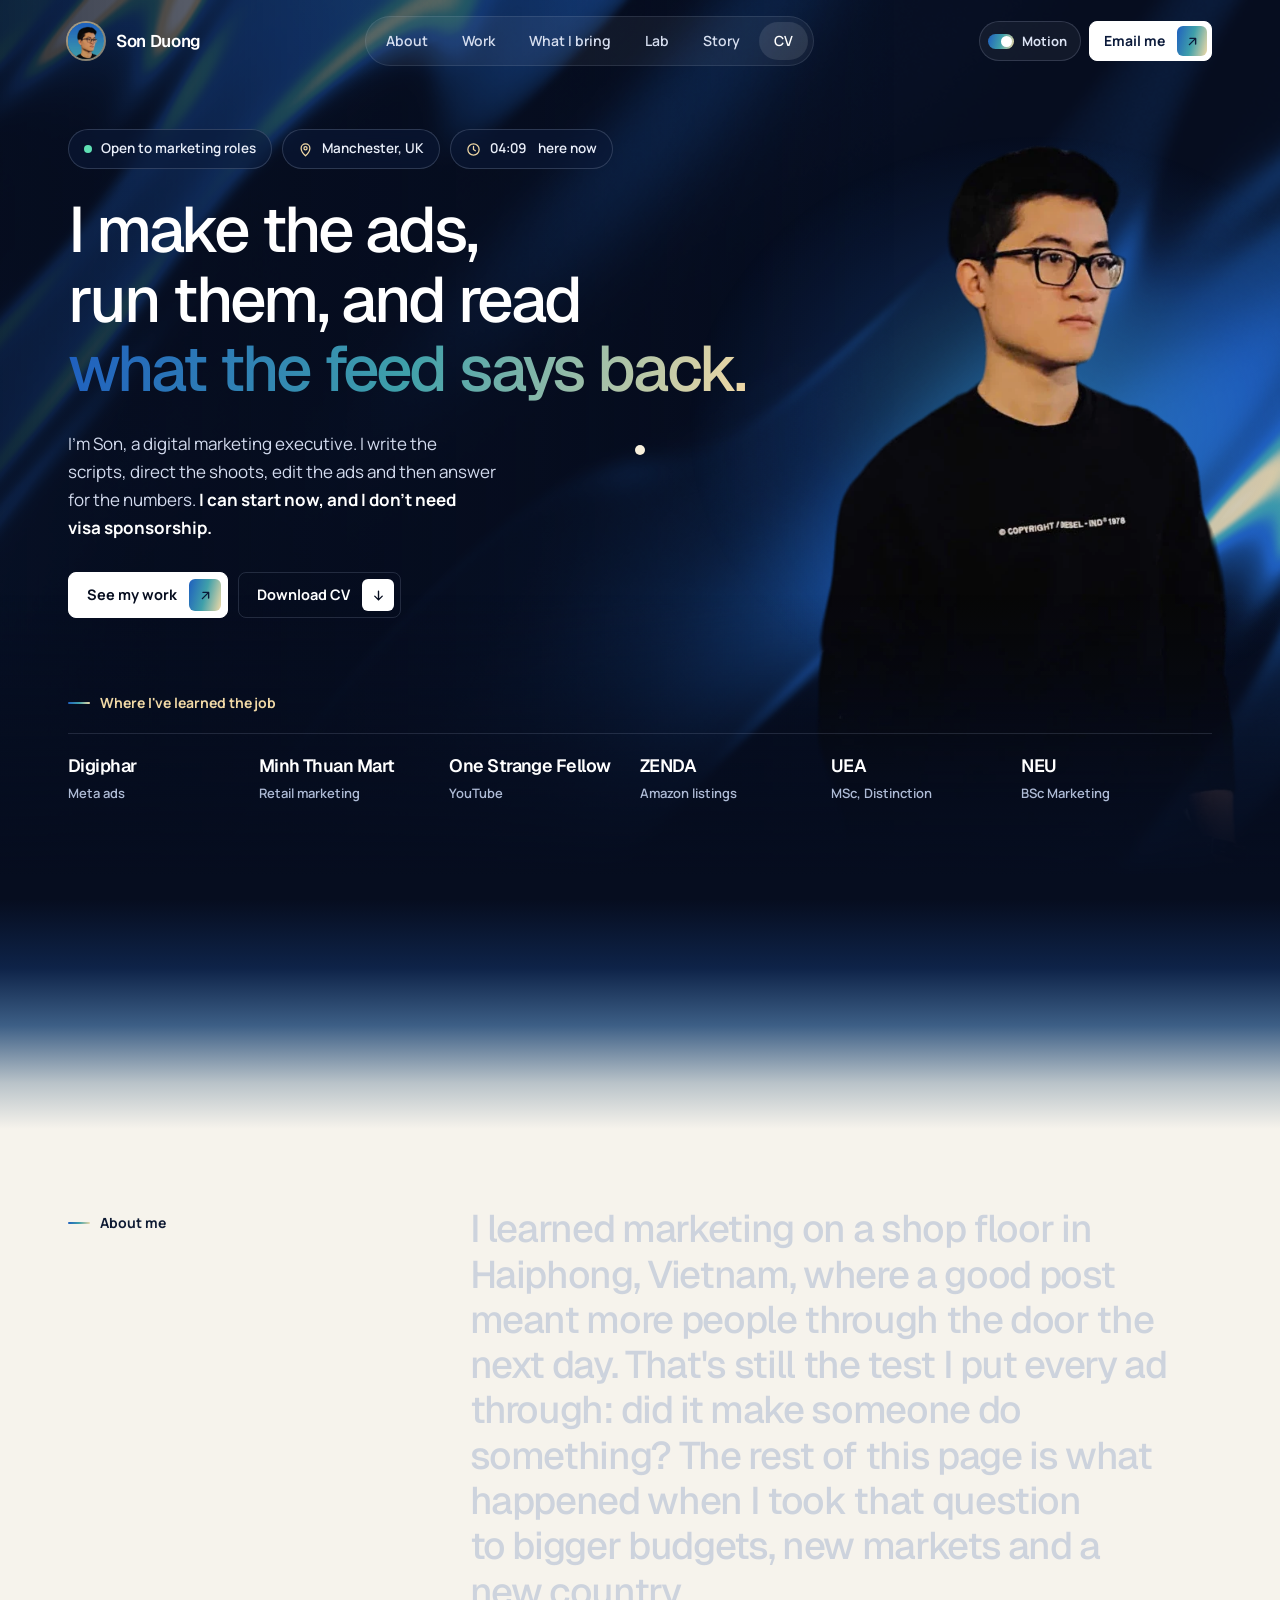
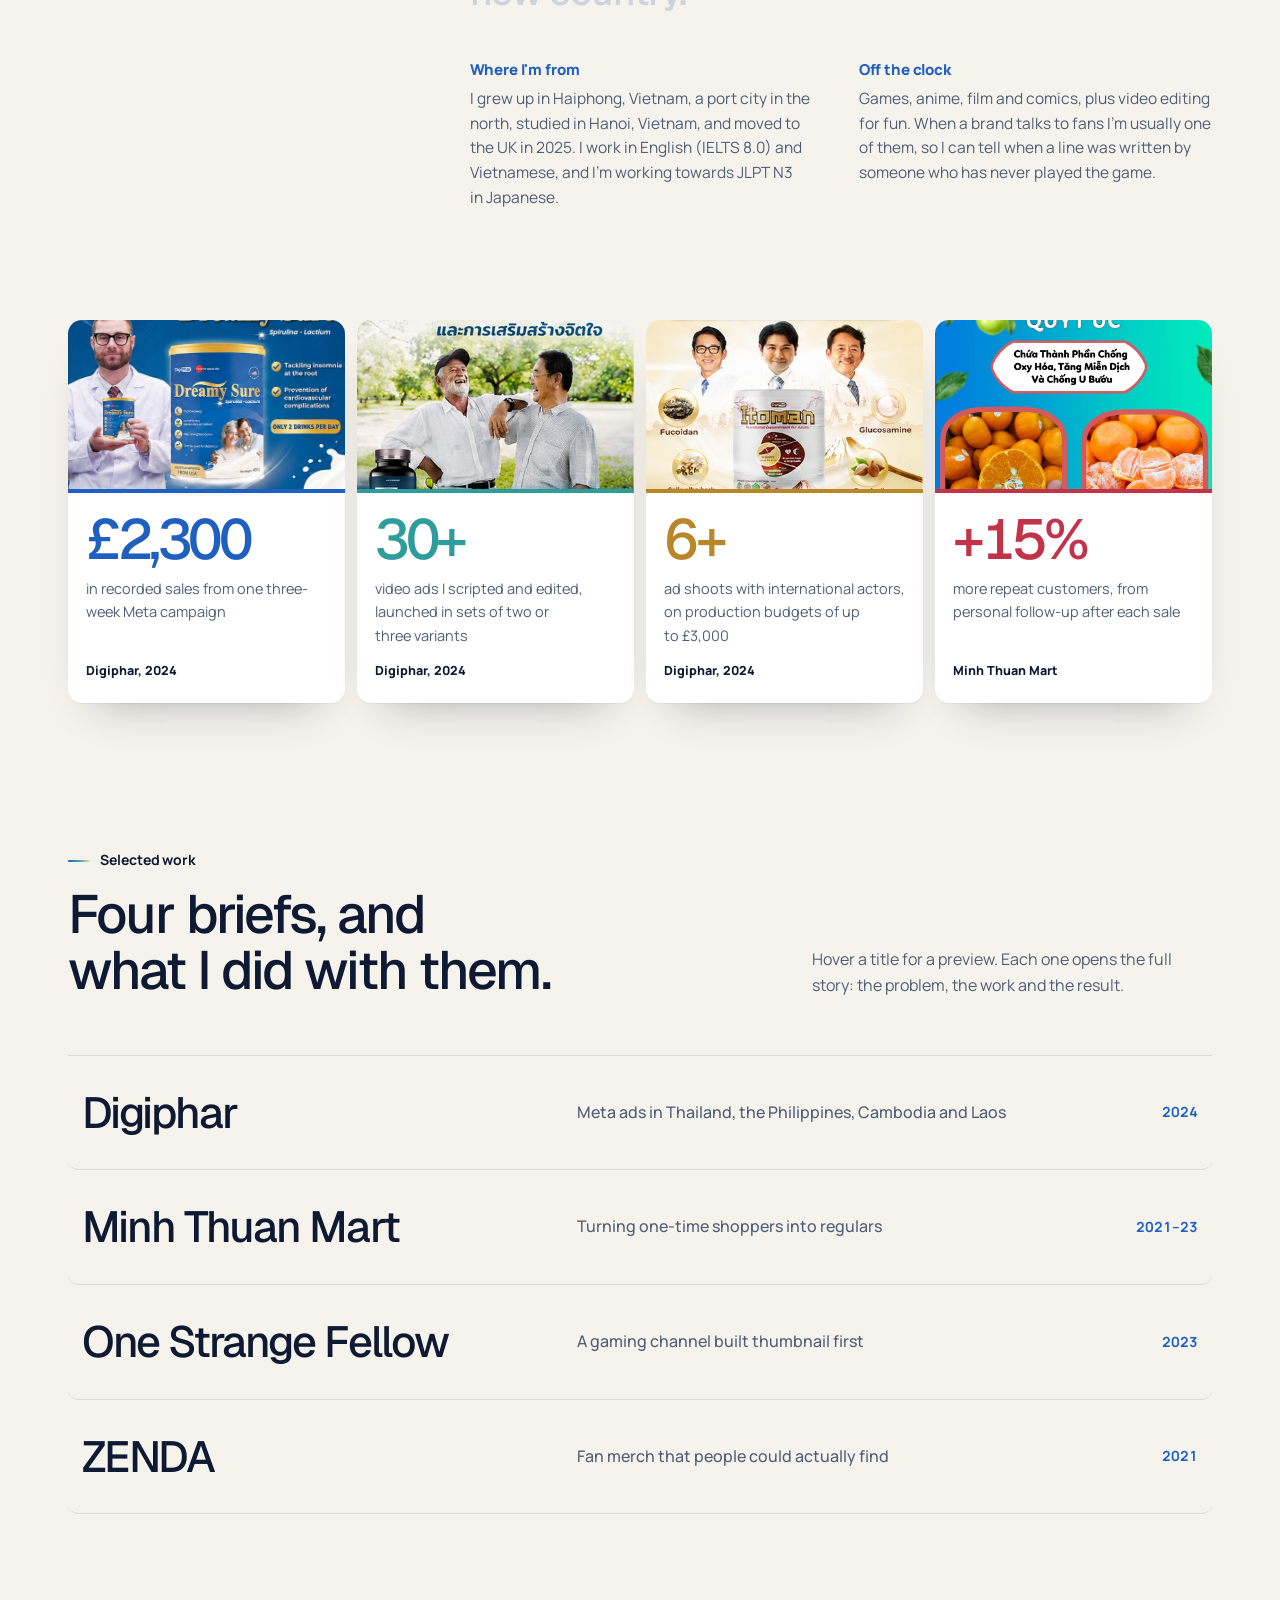
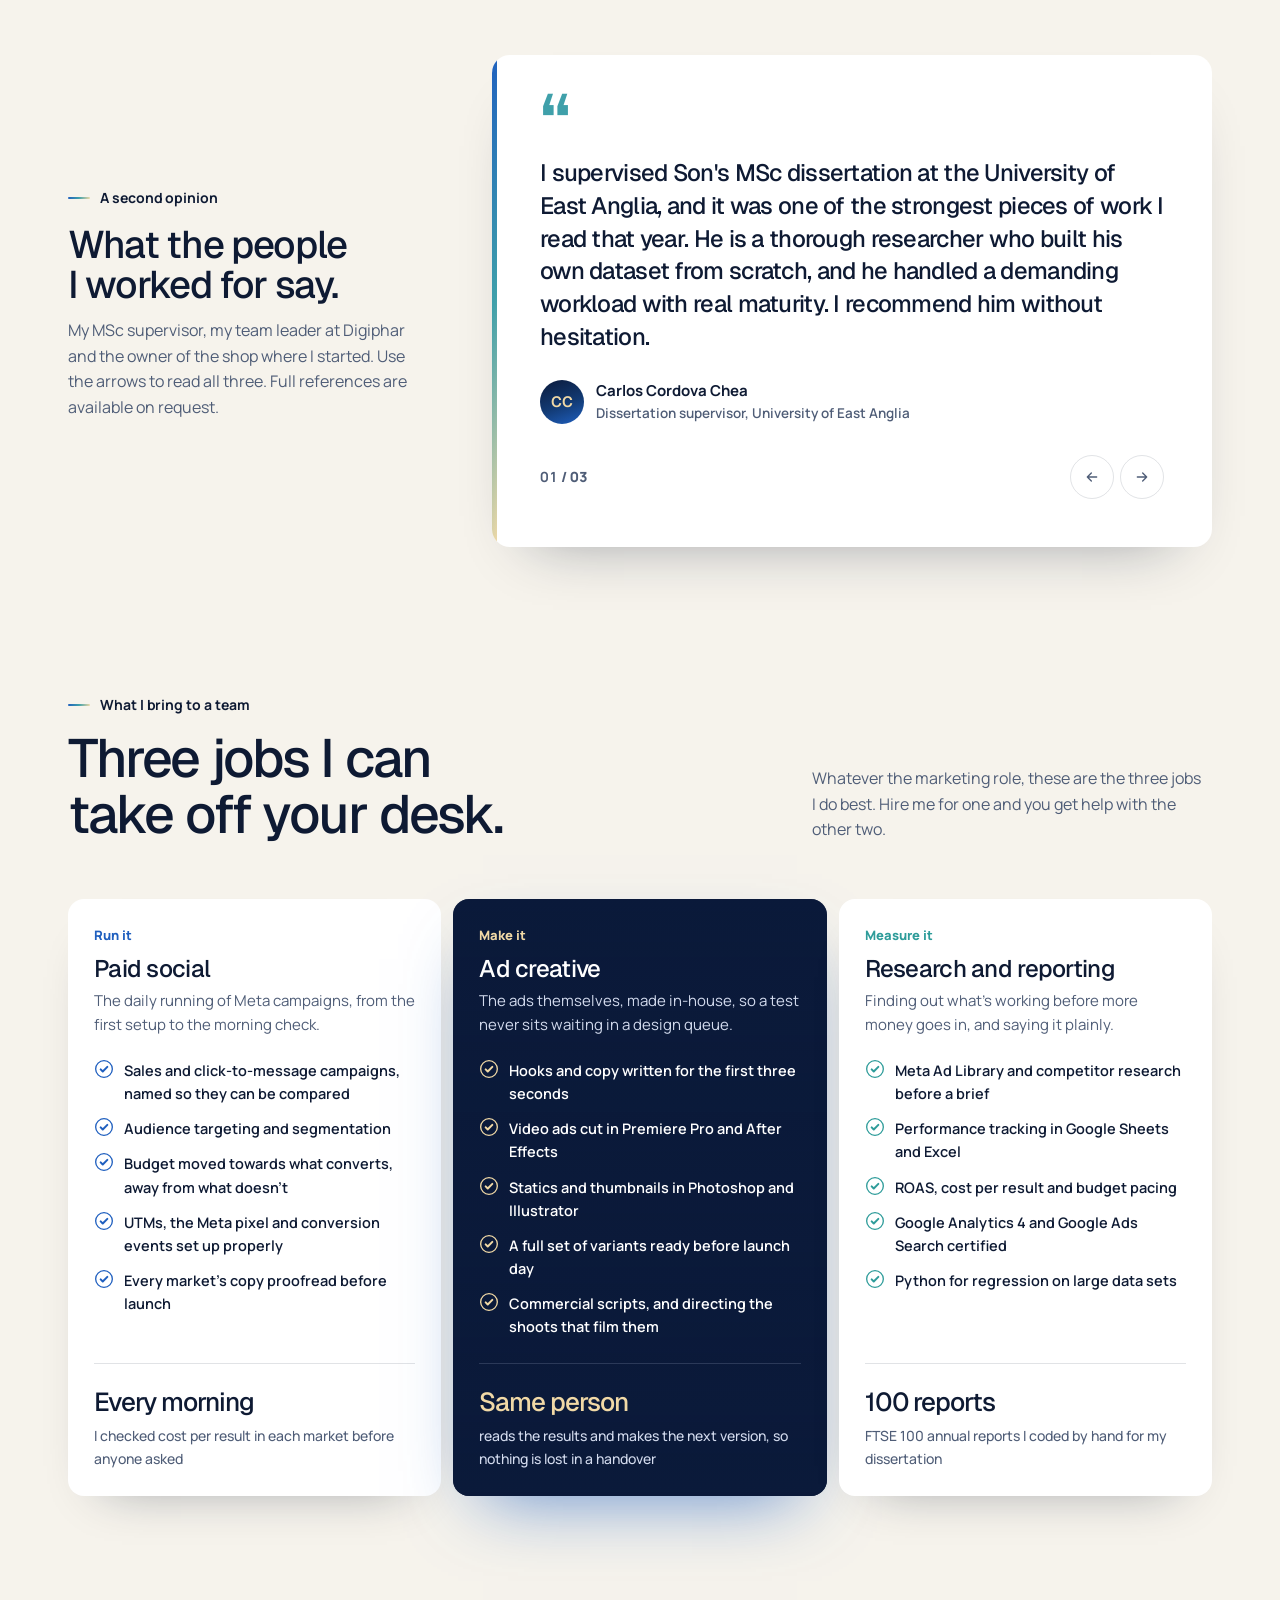
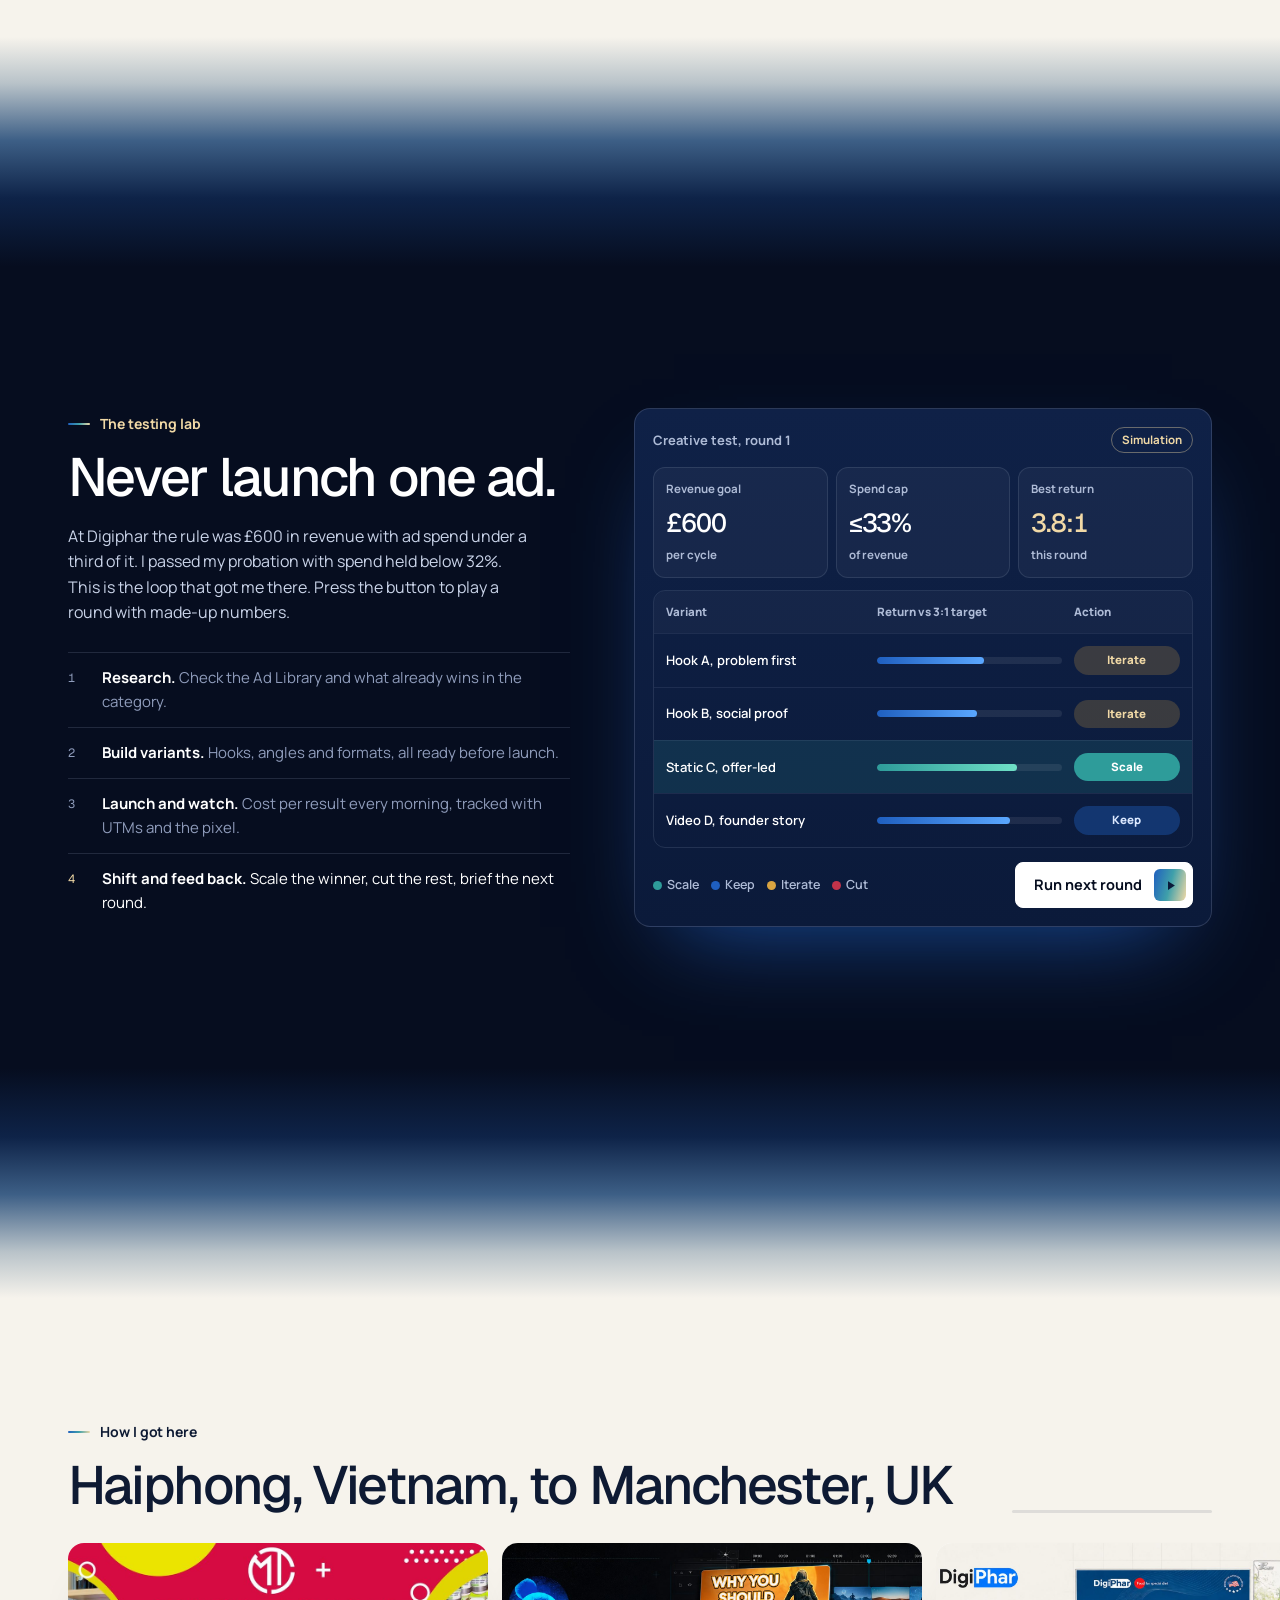
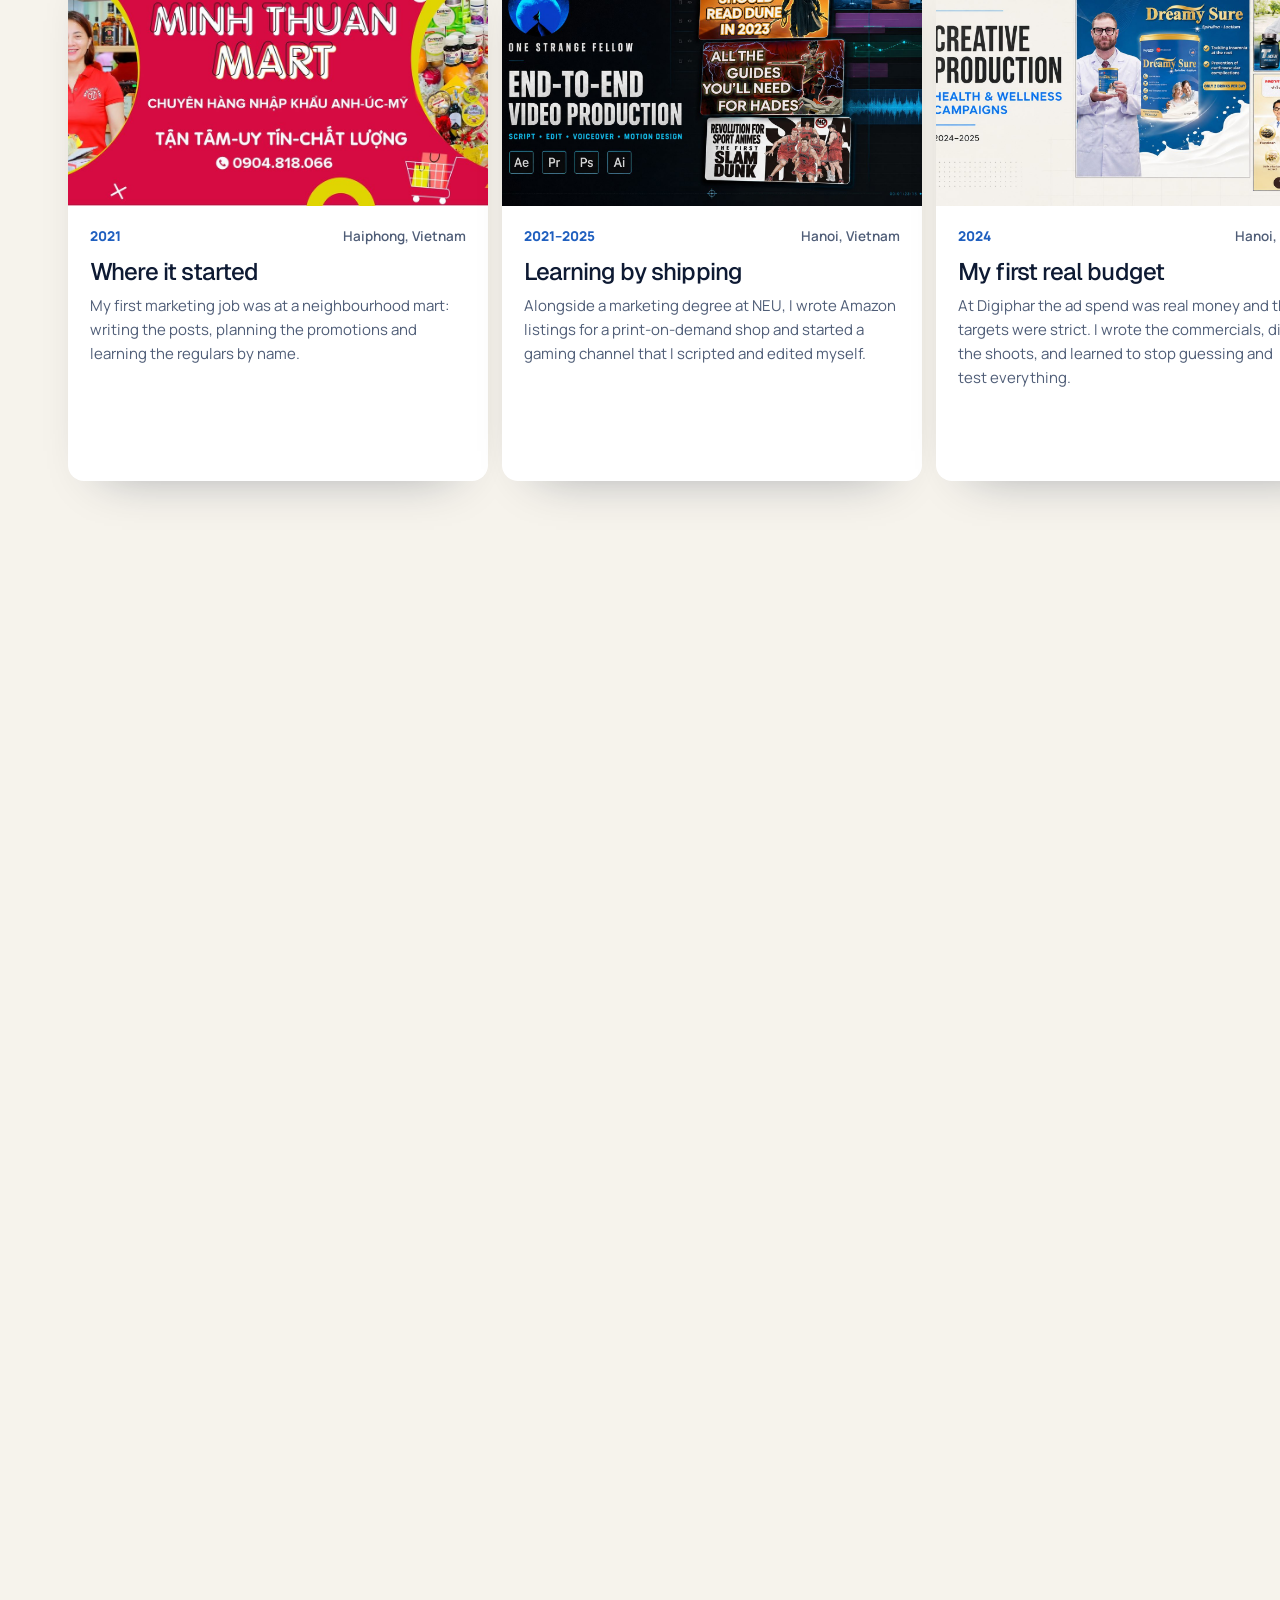
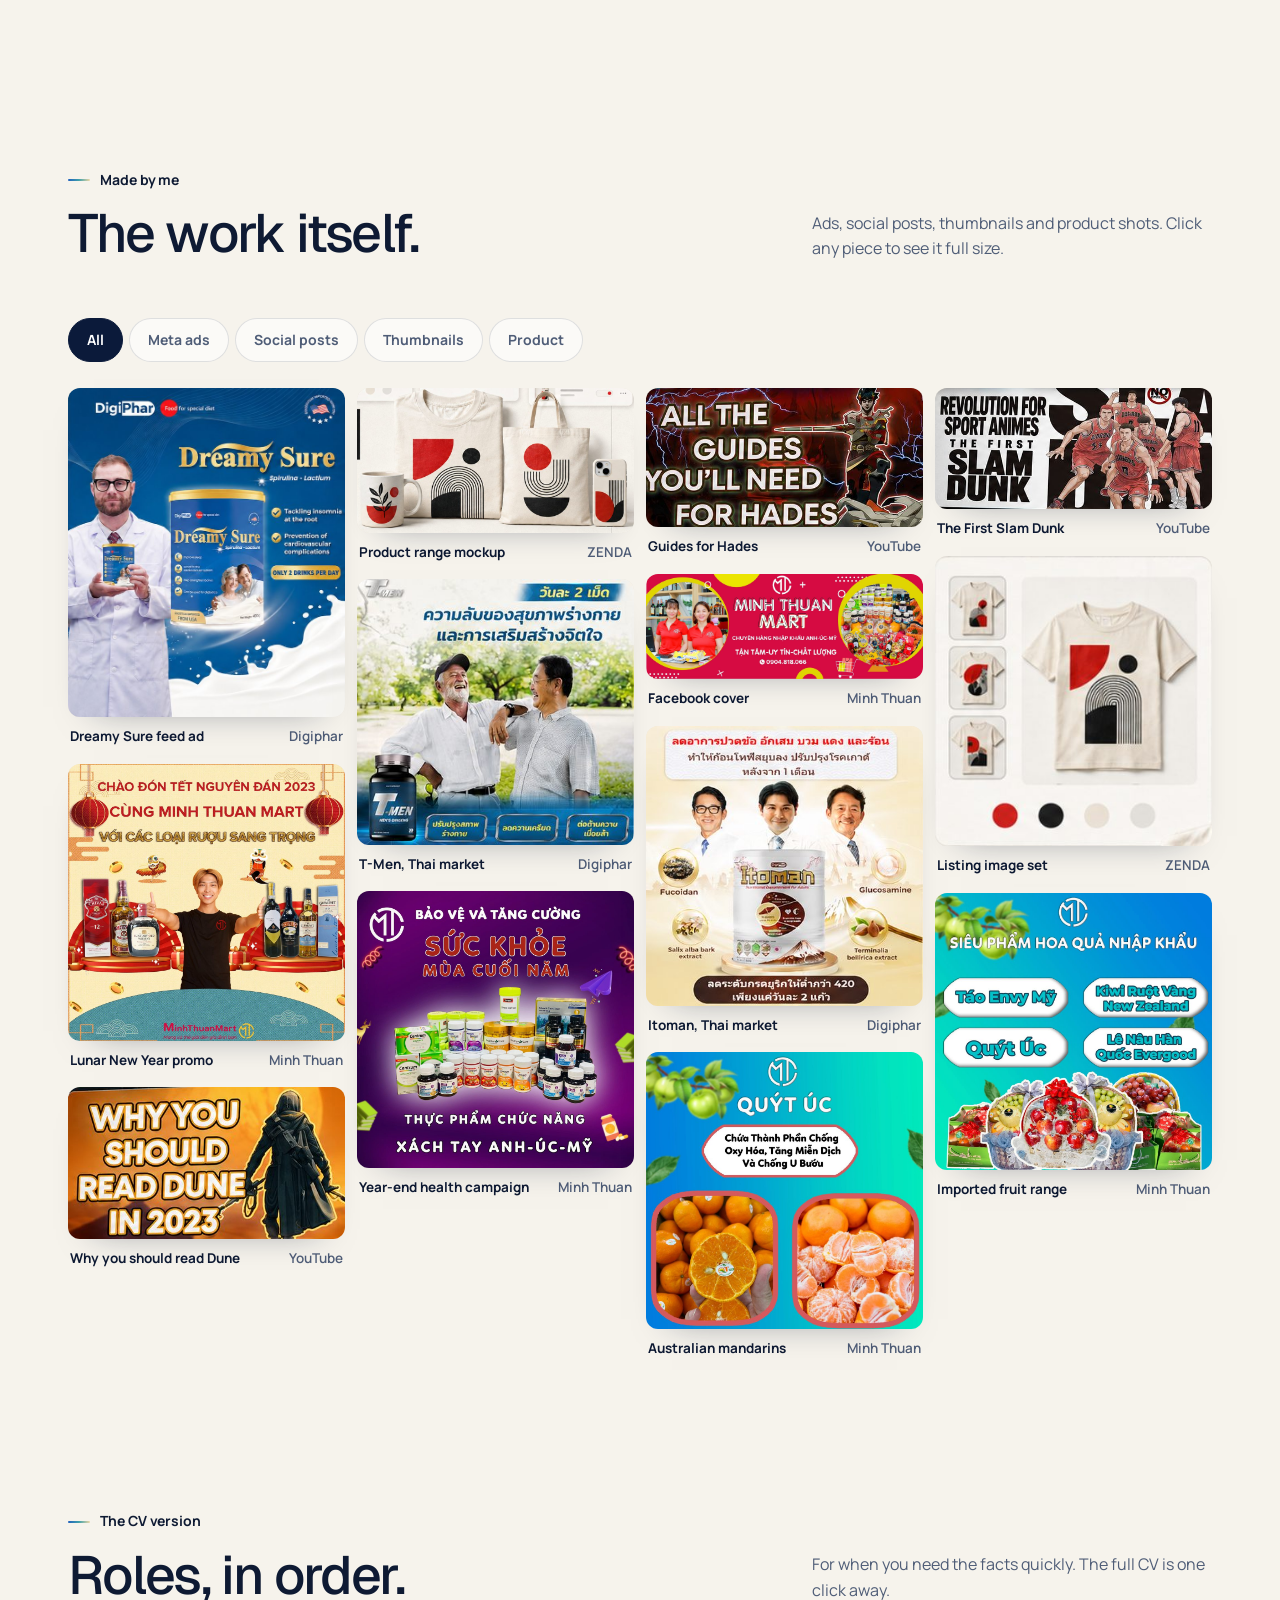
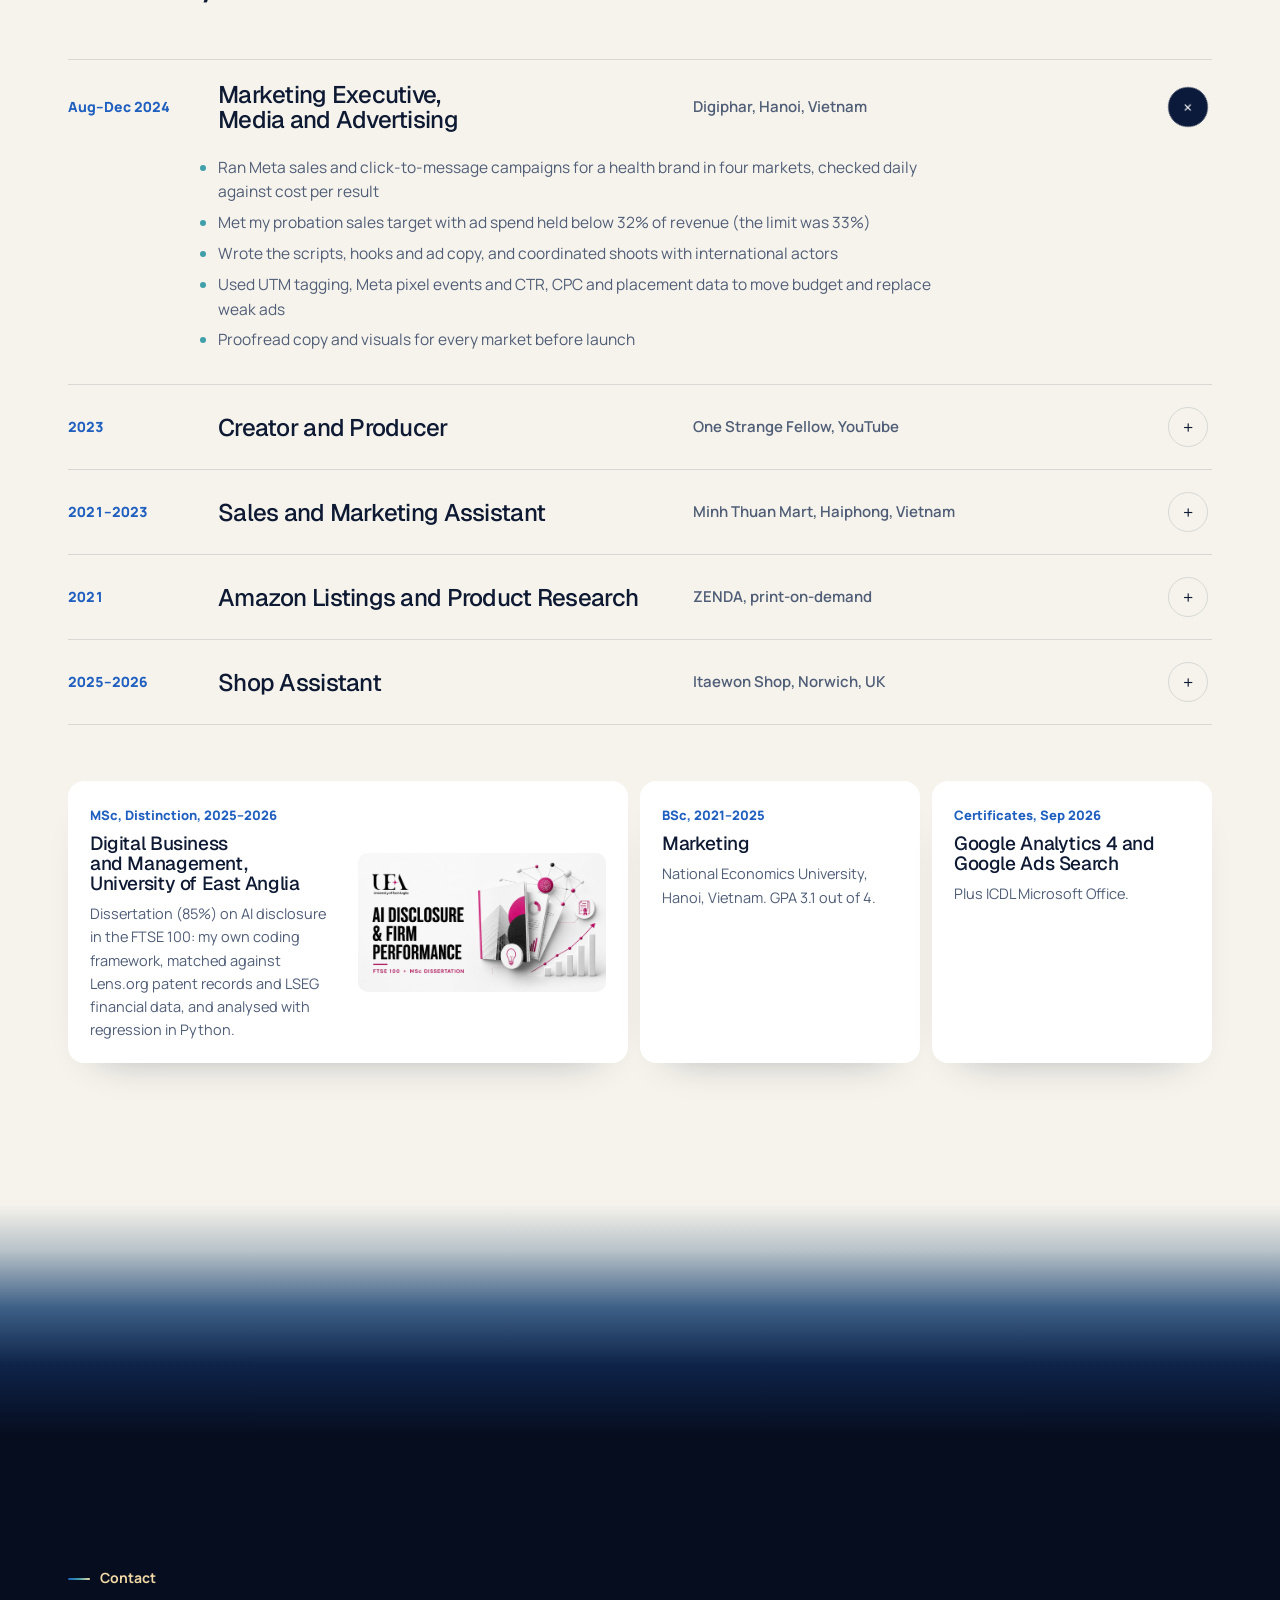
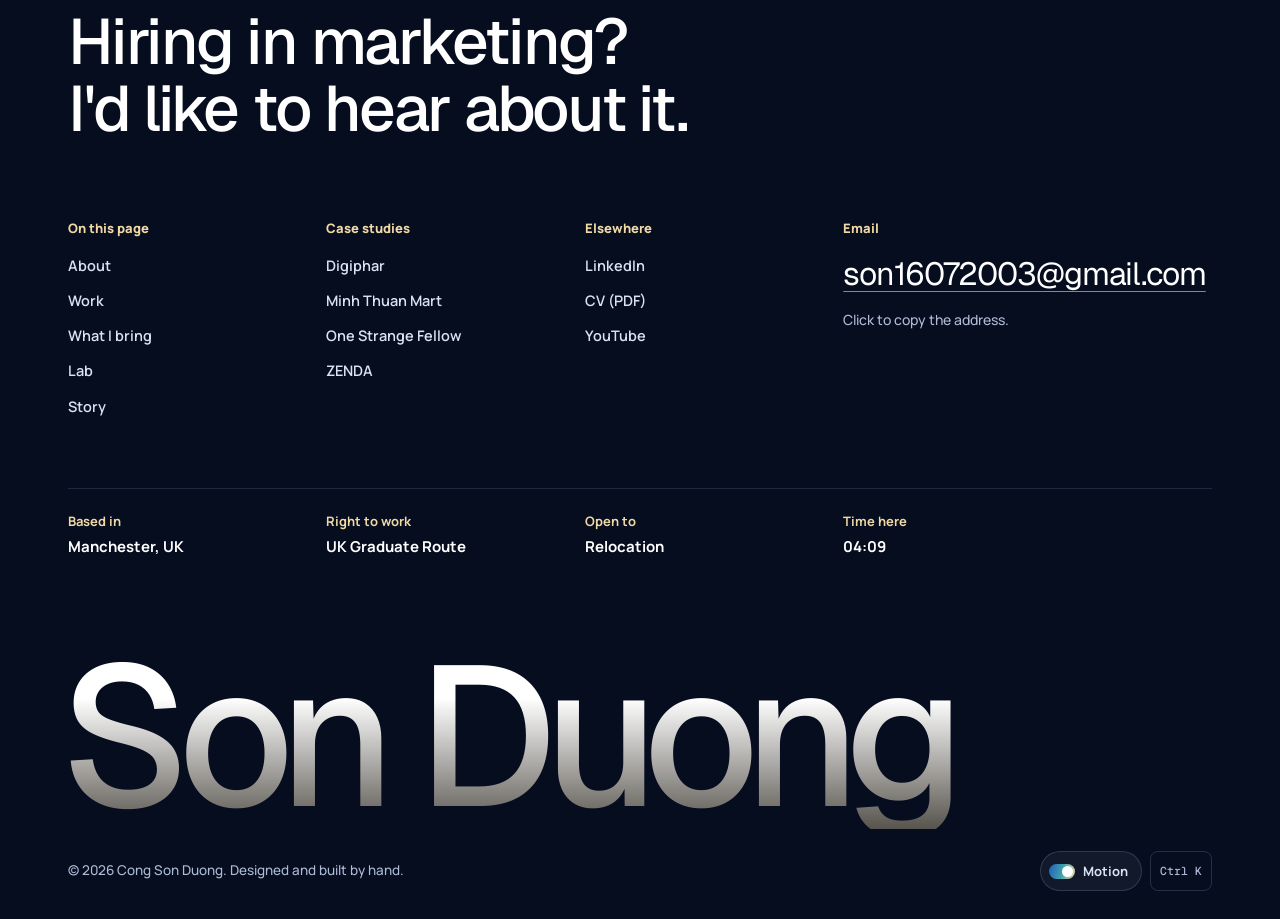
==== index.html @ cede3203 "Publish portfolio site Hand-built portfolio: homepage, four case studies, work gallery and CV.  Co-A" ====
<!doctype html>
<html lang="en">
<head>
  <meta charset="utf-8">
  <meta name="viewport" content="width=device-width, initial-scale=1">
  <title>Son Duong, digital marketing executive</title>
  <meta name="description" content="Son Duong plans Meta campaigns, makes the ad creative and reports on what it earned. Digital marketing executive in Manchester, open to any marketing role and free to work in the UK.">
  <meta name="theme-color" content="#060d1f">
  <meta property="og:type" content="website">
  <meta property="og:title" content="Son Duong, digital marketing executive">
  <meta property="og:description" content="I make the ads, run them, and read what the feed says back. Manchester, UK.">
  <meta name="twitter:card" content="summary_large_image">
  <link rel="icon" href="data:image/svg+xml,%3Csvg xmlns='http://www.w3.org/2000/svg' viewBox='0 0 64 64'%3E%3Cdefs%3E%3ClinearGradient id='g' x1='0' y1='0' x2='1' y2='1'%3E%3Cstop offset='0' stop-color='%231f5fbf'/%3E%3Cstop offset='.55' stop-color='%233fa0aa'/%3E%3Cstop offset='1' stop-color='%23f1d9a6'/%3E%3C/linearGradient%3E%3C/defs%3E%3Crect width='64' height='64' rx='16' fill='url(%23g)'/%3E%3Ctext x='50%25' y='56%25' text-anchor='middle' dominant-baseline='middle' font-family='Arial' font-weight='800' font-size='24' fill='%230b1a3a'%3ESD%3C/text%3E%3C/svg%3E">
  <link rel="preconnect" href="https://fonts.googleapis.com">
  <link rel="preconnect" href="https://fonts.gstatic.com" crossorigin>
  <link href="https://fonts.googleapis.com/css2?family=Geist:wght@400;500;600&family=Geist+Mono:wght@400;500&family=Manrope:wght@400;500;600;700;800&display=swap" rel="stylesheet">
  <link rel="preload" as="image" href="assets/img/me-nobg.webp">
  <link rel="stylesheet" href="css/style.css">
  <script>
    (function () {
      var d = document.documentElement, m = null;
      try { m = localStorage.getItem("motion"); } catch (e) {}
      if (m ? m === "off" : matchMedia("(prefers-reduced-motion: reduce)").matches) d.classList.add("calm");
    })();
  </script>
  <script type="application/ld+json">
  {
    "@context": "https://schema.org",
    "@type": "Person",
    "name": "Cong Son Duong",
    "alternateName": "Dương Công Sơn",
    "jobTitle": "Digital Marketing Executive",
    "address": { "@type": "PostalAddress", "addressLocality": "Manchester", "addressCountry": "UK" },
    "alumniOf": ["University of East Anglia", "National Economics University"],
    "sameAs": ["https://www.linkedin.com/in/cong-son-duong"],
    "knowsAbout": ["Meta Ads", "Paid Social", "A/B Testing", "Google Analytics 4", "Ad Creative"]
  }
  </script>
</head>
<body data-root="" class="loading">
  <a class="skip-link" href="#main">Skip to content</a>
  <div class="progress" aria-hidden="true"></div>
  <div class="cursor" aria-hidden="true"><span>View case</span></div>
  <div class="cursor-dot" aria-hidden="true"></div>

  <div class="preloader" aria-hidden="true">
    <div class="pre-row">
      <div class="pre-name"><span>Son Duong</span></div>
      <div class="pre-count">000</div>
    </div>
    <div class="pre-bar"><i></i></div>
  </div>
  <header class="nav">
    <div class="container nav-inner">
      <a href="#top" class="logo"><span class="logo-mark"><img src="assets/img/avatar.webp" alt="" width="36" height="36"></span>Son Duong</a>
      <nav class="nav-links" aria-label="Main">
        <a href="#about">About</a>
        <a href="#work">Work</a>
        <a href="#bring">What I bring</a>
        <a href="#lab">Lab</a>
        <a href="#story">Story</a>
        <a href="#experience">CV</a>
      </nav>
      <div class="nav-cta">
        <button class="motion-toggle" type="button" aria-pressed="true" title="Turn animations on or off"><i></i>Motion</button>
        <a class="btn magnetic" href="#contact"><span class="btn-label">Email me</span><span class="arr"><svg viewBox="0 0 24 24" fill="none" stroke="currentColor" stroke-width="2.2" stroke-linecap="round" stroke-linejoin="round" aria-hidden="true"><path d="M7 17 17 7M8 7h9v9"/></svg></span></a>
        <button class="menu-toggle" aria-label="Open menu" aria-expanded="false"><svg width="20" height="20" viewBox="0 0 24 24" fill="none" stroke="currentColor" stroke-width="2" stroke-linecap="round" aria-hidden="true"><path d="M4 9h16M4 15h16"/></svg></button>
      </div>
    </div>
  </header>

  <main id="main">
    <section class="hero" id="top">
      <div class="chrome-fallback" aria-hidden="true"></div>
      <canvas class="chrome" data-chrome="hero" aria-hidden="true"></canvas>
      <div class="hero-photo" aria-hidden="true">
        <div class="halo"></div>
        <img src="assets/img/me-nobg.webp" alt="" width="558" height="942">
      </div>

      <div class="container hero-content">
        <div class="hero-meta">
          <span class="chip"><span class="dot" aria-hidden="true"></span>Open to marketing roles</span>
          <span class="chip"><svg viewBox="0 0 24 24" fill="none" stroke="currentColor" stroke-width="2" stroke-linecap="round" stroke-linejoin="round" aria-hidden="true"><path d="M12 22s7-6.1 7-12a7 7 0 1 0-14 0c0 5.9 7 12 7 12z"/><circle cx="12" cy="10" r="2.5"/></svg>Manchester, UK</span>
          <span class="chip"><svg viewBox="0 0 24 24" fill="none" stroke="currentColor" stroke-width="2" stroke-linecap="round" aria-hidden="true"><circle cx="12" cy="12" r="9"/><path d="M12 7v5l3 2"/></svg><span class="clock">--:--</span>&nbsp;here now</span>
        </div>
        <h1 aria-label="I make the ads, run them, and read what the feed says back.">
          <span class="line"><span>I make the ads,</span></span>
          <span class="line"><span>run them, and read</span></span>
          <span class="line"><span class="gt">what the feed says back.</span></span>
        </h1>
        <p class="hero-sub">I'm Son, a digital marketing executive. I write the scripts, direct the shoots, edit the ads and then answer for the numbers. <b>I can start now, and I don't need visa sponsorship.</b></p>
        <div class="hero-actions">
          <a class="btn magnetic" href="#work"><span class="btn-label">See my work</span><span class="arr"><svg viewBox="0 0 24 24" fill="none" stroke="currentColor" stroke-width="2.2" stroke-linecap="round" stroke-linejoin="round" aria-hidden="true"><path d="M7 17 17 7M8 7h9v9"/></svg></span></a>
          <a class="btn ghost magnetic" href="assets/Cong-Son-Duong-CV.pdf" target="_blank" rel="noopener"><span class="btn-label">Download CV</span><span class="arr"><svg viewBox="0 0 24 24" fill="none" stroke="currentColor" stroke-width="2.2" stroke-linecap="round" stroke-linejoin="round" aria-hidden="true"><path d="M12 5v14M6 13l6 6 6-6"/></svg></span></a>
        </div>
      </div>

      <div class="container trusted">
        <span class="label">Where I've learned the job</span>
        <div class="marks">
          <div class="mark"><b>Digiphar</b><span>Meta ads</span></div>
          <div class="mark"><b>Minh Thuan Mart</b><span>Retail marketing</span></div>
          <div class="mark"><b>One Strange Fellow</b><span>YouTube</span></div>
          <div class="mark"><b>ZENDA</b><span>Amazon listings</span></div>
          <div class="mark"><b>UEA</b><span>MSc, Distinction</span></div>
          <div class="mark"><b>NEU</b><span>BSc Marketing</span></div>
        </div>
      </div>
    </section>
    <div class="dissolve" aria-hidden="true"></div>
    <section class="section on-light" id="about" style="padding-top:clamp(40px,6vw,80px)">
      <div class="container">
        <div class="split-head">
          <div><span class="label">About me</span></div>
          <div>
            <p class="statement" data-lit>I learned marketing on a shop floor in Haiphong, Vietnam, where a good post meant more people through the door the next day. That's still the test I put every ad through: did it make someone do something? <span class="soft">The rest of this page is what happened when I took that question to bigger budgets, new markets and a new country.</span></p>
            <div class="about-cols">
              <div>
                <h3>Where I'm from</h3>
                <p>I grew up in Haiphong, Vietnam, a port city in the north, studied in Hanoi, Vietnam, and moved to the UK in 2025. I work in English (IELTS 8.0) and Vietnamese, and I'm working towards JLPT N3 in Japanese.</p>
              </div>
              <div>
                <h3>Off the clock</h3>
                <p>Games, anime, film and comics, plus video editing for fun. When a brand talks to fans I'm usually one of them, so I can tell when a line was written by someone who has never played the game.</p>
              </div>
            </div>
          </div>
        </div>

        <div class="stat-strip" aria-label="Results">
          <div class="stat-card">
            <div class="pic"><img src="assets/work/ad-dreamy-sure.jpg" alt="" loading="lazy"></div>
            <div class="body"><div class="stat-num">£<span data-count="2300">2,300</span></div><p>in recorded sales from one three-week Meta campaign</p><small>Digiphar, 2024</small></div>
          </div>
          <div class="stat-card c-teal">
            <div class="pic"><img src="assets/work/ad-tmen.jpg" alt="" loading="lazy"></div>
            <div class="body"><div class="stat-num"><span data-count="30">30</span>+</div><p>video ads I scripted and edited, launched in sets of two or three variants</p><small>Digiphar, 2024</small></div>
          </div>
          <div class="stat-card c-gold">
            <div class="pic"><img src="assets/work/ad-itoman.jpg" alt="" loading="lazy"></div>
            <div class="body"><div class="stat-num"><span data-count="6">6</span>+</div><p>ad shoots with international actors, on production budgets of up to £3,000</p><small>Digiphar, 2024</small></div>
          </div>
          <div class="stat-card c-red">
            <div class="pic"><img src="assets/work/mtm-quyt-uc.jpg" alt="" loading="lazy"></div>
            <div class="body"><div class="stat-num">+<span data-count="15">15</span>%</div><p>more repeat customers, from personal follow-up after each sale</p><small>Minh Thuan Mart</small></div>
          </div>
        </div>
      </div>
    </section>
    <section class="section on-light" id="work" style="padding-top:0">
      <div class="container">
        <div class="head-row">
          <div>
            <span class="label">Selected work</span>
            <h2>Four briefs, and what I did with them.</h2>
          </div>
          <p>Hover a title for a preview. Each one opens the full story: the problem, the work and the result.</p>
        </div>
        <div class="work-list">
          <a class="work-row" href="work/digiphar.html" data-preview="0" data-cursor="view">
            <div class="thumb-m"><img src="assets/work/cover-digiphar.jpg" alt="" loading="lazy"></div>
            <h3>Digiphar</h3><span class="what">Meta ads in Thailand, the Philippines, Cambodia and Laos</span><span class="yr">2024</span>
          </a>
          <a class="work-row" href="work/minh-thuan-mart.html" data-preview="1" data-cursor="view">
            <div class="thumb-m"><img src="assets/work/cover-minh-thuan.jpg" alt="" loading="lazy"></div>
            <h3>Minh Thuan Mart</h3><span class="what">Turning one-time shoppers into regulars</span><span class="yr">2021–23</span>
          </a>
          <a class="work-row" href="work/one-strange-fellow.html" data-preview="2" data-cursor="view">
            <div class="thumb-m"><img src="assets/work/cover-osf.jpg" alt="" loading="lazy"></div>
            <h3>One Strange Fellow</h3><span class="what">A gaming channel built thumbnail first</span><span class="yr">2023</span>
          </a>
          <a class="work-row" href="work/zenda.html" data-preview="3" data-cursor="view">
            <div class="thumb-m"><img src="assets/work/cover-zenda.jpg" alt="" loading="lazy"></div>
            <h3>ZENDA</h3><span class="what">Fan merch that people could actually find</span><span class="yr">2021</span>
          </a>
        </div>
      </div>
    </section>
    <div class="preview" aria-hidden="true">
      <img src="assets/work/cover-digiphar.jpg" alt=""><img src="assets/work/cover-minh-thuan.jpg" alt=""><img src="assets/work/cover-osf.jpg" alt=""><img src="assets/work/cover-zenda.jpg" alt="">
    </div>
    <section class="section on-light" id="words" style="padding-top:0">
      <div class="container quote-wrap">
        <div class="quote-side">
          <span class="label">A second opinion</span>
          <h2>What the people I worked for say.</h2>
          <p>My MSc supervisor, my team leader at Digiphar and the owner of the shop where I started. Use the arrows to read all three. Full references are available on request.</p>
        </div>
        <div class="quote-card">
          <span class="quote-mark" aria-hidden="true">“</span>
          <div class="slides" aria-live="polite">
            <figure class="slide on">
              <blockquote>I supervised Son's MSc dissertation at the University of East Anglia, and it was one of the strongest pieces of work I read that year. He is a thorough researcher who built his own dataset from scratch, and he handled a demanding workload with real maturity. I recommend him without hesitation.</blockquote>
              <figcaption><cite><span class="ini" aria-hidden="true">CC</span><b>Carlos Cordova Chea<span>Dissertation supervisor, University of East Anglia</span></b></cite></figcaption>
            </figure>
            <figure class="slide">
              <blockquote>Son is smart and catches on to new things quickly, but creative is where he really stands out. He comes to the table with ideas, writes them up and turns them into ads that are ready to test.</blockquote>
              <figcaption><cite><span class="ini" aria-hidden="true">DP</span><b>Team Leader, Media and Advertising<span>Digiphar, Hanoi, Vietnam</span></b></cite></figcaption>
            </figure>
            <figure class="slide">
              <blockquote>Son brought a professionalism our local shop didn't have before. He built us a proper system for our social media, one we could keep running ourselves after he moved on.</blockquote>
              <figcaption><cite><span class="ini" aria-hidden="true">MT</span><b>Owner, Minh Thuan Mart<span>Haiphong, Vietnam. Translated from Vietnamese.</span></b></cite></figcaption>
            </figure>
          </div>
          <div class="quote-nav">
            <span><b class="cur">01</b> / <span class="tot">01</span></span>
            <div class="arrows">
              <button class="icon-btn prev" type="button" aria-label="Previous quote"><svg viewBox="0 0 24 24" fill="none" stroke="currentColor" stroke-width="2" stroke-linecap="round" stroke-linejoin="round" aria-hidden="true"><path d="M19 12H5M11 18l-6-6 6-6"/></svg></button>
              <button class="icon-btn next" type="button" aria-label="Next quote"><svg viewBox="0 0 24 24" fill="none" stroke="currentColor" stroke-width="2" stroke-linecap="round" stroke-linejoin="round" aria-hidden="true"><path d="M5 12h14M13 6l6 6-6 6"/></svg></button>
            </div>
          </div>
        </div>
      </div>
    </section>
    <section class="section on-light" id="bring" style="padding-top:0">
      <div class="container">
        <div class="head-row">
          <div>
            <span class="label">What I bring to a team</span>
            <h2>Three jobs I can take off your desk.</h2>
          </div>
          <p>Whatever the marketing role, these are the three jobs I do best. Hire me for one and you get help with the other two.</p>
        </div>
        <div class="bring">
          <article class="offer">
            <span class="tagline">Run it</span>
            <h3>Paid social</h3>
            <p class="lede">The daily running of Meta campaigns, from the first setup to the morning check.</p>
            <ul>
              <li><svg viewBox="0 0 24 24" fill="none" stroke="currentColor" stroke-width="2.4" stroke-linecap="round" stroke-linejoin="round" aria-hidden="true"><circle cx="12" cy="12" r="10" stroke-width="1.6"/><path d="m8 12.5 2.5 2.5L16 9.5"/></svg>Sales and click-to-message campaigns, named so they can be compared</li>
              <li><svg viewBox="0 0 24 24" fill="none" stroke="currentColor" stroke-width="2.4" stroke-linecap="round" stroke-linejoin="round" aria-hidden="true"><circle cx="12" cy="12" r="10" stroke-width="1.6"/><path d="m8 12.5 2.5 2.5L16 9.5"/></svg>Audience targeting and segmentation</li>
              <li><svg viewBox="0 0 24 24" fill="none" stroke="currentColor" stroke-width="2.4" stroke-linecap="round" stroke-linejoin="round" aria-hidden="true"><circle cx="12" cy="12" r="10" stroke-width="1.6"/><path d="m8 12.5 2.5 2.5L16 9.5"/></svg>Budget moved towards what converts, away from what doesn't</li>
              <li><svg viewBox="0 0 24 24" fill="none" stroke="currentColor" stroke-width="2.4" stroke-linecap="round" stroke-linejoin="round" aria-hidden="true"><circle cx="12" cy="12" r="10" stroke-width="1.6"/><path d="m8 12.5 2.5 2.5L16 9.5"/></svg>UTMs, the Meta pixel and conversion events set up properly</li>
              <li><svg viewBox="0 0 24 24" fill="none" stroke="currentColor" stroke-width="2.4" stroke-linecap="round" stroke-linejoin="round" aria-hidden="true"><circle cx="12" cy="12" r="10" stroke-width="1.6"/><path d="m8 12.5 2.5 2.5L16 9.5"/></svg>Every market's copy proofread before launch</li>
            </ul>
            <div class="proof"><b>Every morning</b>I checked cost per result in each market before anyone asked</div>
          </article>
          <article class="offer feature">
            <canvas class="chrome" data-chrome="card" aria-hidden="true"></canvas>
            <span class="tagline">Make it</span>
            <h3>Ad creative</h3>
            <p class="lede">The ads themselves, made in-house, so a test never sits waiting in a design queue.</p>
            <ul>
              <li><svg viewBox="0 0 24 24" fill="none" stroke="currentColor" stroke-width="2.4" stroke-linecap="round" stroke-linejoin="round" aria-hidden="true"><circle cx="12" cy="12" r="10" stroke-width="1.6"/><path d="m8 12.5 2.5 2.5L16 9.5"/></svg>Hooks and copy written for the first three seconds</li>
              <li><svg viewBox="0 0 24 24" fill="none" stroke="currentColor" stroke-width="2.4" stroke-linecap="round" stroke-linejoin="round" aria-hidden="true"><circle cx="12" cy="12" r="10" stroke-width="1.6"/><path d="m8 12.5 2.5 2.5L16 9.5"/></svg>Video ads cut in Premiere Pro and After Effects</li>
              <li><svg viewBox="0 0 24 24" fill="none" stroke="currentColor" stroke-width="2.4" stroke-linecap="round" stroke-linejoin="round" aria-hidden="true"><circle cx="12" cy="12" r="10" stroke-width="1.6"/><path d="m8 12.5 2.5 2.5L16 9.5"/></svg>Statics and thumbnails in Photoshop and Illustrator</li>
              <li><svg viewBox="0 0 24 24" fill="none" stroke="currentColor" stroke-width="2.4" stroke-linecap="round" stroke-linejoin="round" aria-hidden="true"><circle cx="12" cy="12" r="10" stroke-width="1.6"/><path d="m8 12.5 2.5 2.5L16 9.5"/></svg>A full set of variants ready before launch day</li>
              <li><svg viewBox="0 0 24 24" fill="none" stroke="currentColor" stroke-width="2.4" stroke-linecap="round" stroke-linejoin="round" aria-hidden="true"><circle cx="12" cy="12" r="10" stroke-width="1.6"/><path d="m8 12.5 2.5 2.5L16 9.5"/></svg>Commercial scripts, and directing the shoots that film them</li>
            </ul>
            <div class="proof"><b>Same person</b>reads the results and makes the next version, so nothing is lost in a handover</div>
          </article>
          <article class="offer c-teal">
            <span class="tagline">Measure it</span>
            <h3>Research and reporting</h3>
            <p class="lede">Finding out what's working before more money goes in, and saying it plainly.</p>
            <ul>
              <li><svg viewBox="0 0 24 24" fill="none" stroke="currentColor" stroke-width="2.4" stroke-linecap="round" stroke-linejoin="round" aria-hidden="true"><circle cx="12" cy="12" r="10" stroke-width="1.6"/><path d="m8 12.5 2.5 2.5L16 9.5"/></svg>Meta Ad Library and competitor research before a brief</li>
              <li><svg viewBox="0 0 24 24" fill="none" stroke="currentColor" stroke-width="2.4" stroke-linecap="round" stroke-linejoin="round" aria-hidden="true"><circle cx="12" cy="12" r="10" stroke-width="1.6"/><path d="m8 12.5 2.5 2.5L16 9.5"/></svg>Performance tracking in Google Sheets and Excel</li>
              <li><svg viewBox="0 0 24 24" fill="none" stroke="currentColor" stroke-width="2.4" stroke-linecap="round" stroke-linejoin="round" aria-hidden="true"><circle cx="12" cy="12" r="10" stroke-width="1.6"/><path d="m8 12.5 2.5 2.5L16 9.5"/></svg>ROAS, cost per result and budget pacing</li>
              <li><svg viewBox="0 0 24 24" fill="none" stroke="currentColor" stroke-width="2.4" stroke-linecap="round" stroke-linejoin="round" aria-hidden="true"><circle cx="12" cy="12" r="10" stroke-width="1.6"/><path d="m8 12.5 2.5 2.5L16 9.5"/></svg>Google Analytics 4 and Google Ads Search certified</li>
              <li><svg viewBox="0 0 24 24" fill="none" stroke="currentColor" stroke-width="2.4" stroke-linecap="round" stroke-linejoin="round" aria-hidden="true"><circle cx="12" cy="12" r="10" stroke-width="1.6"/><path d="m8 12.5 2.5 2.5L16 9.5"/></svg>Python for regression on large data sets</li>
            </ul>
            <div class="proof"><b>100 reports</b>FTSE 100 annual reports I coded by hand for my dissertation</div>
          </article>
        </div>
      </div>
    </section>
    <div class="dissolve up" aria-hidden="true"></div>
    <section class="section on-dark" id="lab">
      <div class="container lab">
        <div class="lab-copy">
          <span class="label">The testing lab</span>
          <h2>Never launch one ad.</h2>
          <p>At Digiphar the rule was £600 in revenue with ad spend under a third of it. I passed my probation with spend held below 32%. This is the loop that got me there. Press the button to play a round with made-up numbers.</p>
          <ol class="loop">
            <li><span><b>Research.</b> Check the Ad Library and what already wins in the category.</span></li>
            <li><span><b>Build variants.</b> Hooks, angles and formats, all ready before launch.</span></li>
            <li><span><b>Launch and watch.</b> Cost per result every morning, tracked with UTMs and the pixel.</span></li>
            <li><span><b>Shift and feed back.</b> Scale the winner, cut the rest, brief the next round.</span></li>
          </ol>
        </div>
        <div class="dash" data-tilt>
          <div class="dash-top"><span>Creative test, round <b class="round">1</b></span><span class="dash-tag">Simulation</span></div>
          <div class="dash-kpis">
            <div class="kpi"><span>Revenue goal</span><b>£600</b><small>per cycle</small></div>
            <div class="kpi"><span>Spend cap</span><b>≤33%</b><small>of revenue</small></div>
            <div class="kpi k-gold" aria-live="polite"><span>Best return</span><b class="best">–</b><small>this round</small></div>
          </div>
          <div class="dash-table">
            <div class="dash-row head"><span>Variant</span><span>Return vs 3:1 target</span><span>Action</span></div>
            <div class="dash-row" data-v><span class="name">Hook A, problem first</span><div class="bar"><span></span></div><span class="pill">waiting</span></div>
            <div class="dash-row" data-v><span class="name">Hook B, social proof</span><div class="bar"><span></span></div><span class="pill">waiting</span></div>
            <div class="dash-row" data-v><span class="name">Static C, offer-led</span><div class="bar"><span></span></div><span class="pill">waiting</span></div>
            <div class="dash-row" data-v><span class="name">Video D, founder story</span><div class="bar"><span></span></div><span class="pill">waiting</span></div>
          </div>
          <div class="dash-foot">
            <span class="legend"><span><i style="background:var(--d-teal)"></i>Scale</span><span><i style="background:var(--d-blue)"></i>Keep</span><span><i style="background:var(--d-gold)"></i>Iterate</span><span><i style="background:var(--d-red)"></i>Cut</span></span>
            <button class="btn run-btn magnetic" type="button"><span class="btn-label">Run the test</span><span class="arr"><svg viewBox="0 0 24 24" fill="currentColor" aria-hidden="true"><path d="M8 5v14l11-7z"/></svg></span></button>
          </div>
        </div>
      </div>
    </section>
    <div class="dissolve" aria-hidden="true"></div>
    <section class="story" id="story">
      <div class="story-pin">
        <div class="container story-head">
          <div>
            <span class="label">How I got here</span>
            <h2>Haiphong, Vietnam, to Manchester, UK</h2>
          </div>
          <div class="story-progress" aria-hidden="true"><i></i></div>
        </div>
        <div class="story-track">
          <article class="chapter">
            <div class="pic"><img src="assets/work/mtm-banner.jpg" alt="Minh Thuan Mart Facebook banner" loading="lazy"></div>
            <div class="txt"><div class="when"><span>2021</span><span>Haiphong, Vietnam</span></div>
              <h3>Where it started</h3>
              <p>My first marketing job was at a neighbourhood mart: writing the posts, planning the promotions and learning the regulars by name.</p></div>
          </article>
          <article class="chapter">
            <div class="pic"><img src="assets/work/cover-osf.jpg" alt="One Strange Fellow thumbnails" loading="lazy"></div>
            <div class="txt"><div class="when"><span>2021–2025</span><span>Hanoi, Vietnam</span></div>
              <h3>Learning by shipping</h3>
              <p>Alongside a marketing degree at NEU, I wrote Amazon listings for a print-on-demand shop and started a gaming channel that I scripted and edited myself.</p></div>
          </article>
          <article class="chapter">
            <div class="pic"><img src="assets/work/cover-digiphar.jpg" alt="Digiphar campaign creative" loading="lazy"></div>
            <div class="txt"><div class="when"><span>2024</span><span>Hanoi, Vietnam</span></div>
              <h3>My first real budget</h3>
              <p>At Digiphar the ad spend was real money and the targets were strict. I wrote the commercials, directed the shoots, and learned to stop guessing and test everything.</p></div>
          </article>
          <article class="chapter">
            <div class="pic"><img src="assets/img/me-london.jpg" alt="Son in London at night, Big Ben behind him" loading="lazy" style="object-position:center 38%"></div>
            <div class="txt"><div class="when"><span>2025–2026</span><span>Norwich, UK</span></div>
              <h3>A new country, a harder degree</h3>
              <p>I moved to the UK for an MSc at UEA, finished it with a Distinction, and worked part-time in a busy shop alongside it.</p></div>
          </article>
          <article class="chapter last">
            <div class="pic"><img src="assets/img/me-manchester.jpg" alt="Son at Manchester Cathedral" loading="lazy"></div>
            <div class="txt"><div class="when"><span>Now</span><span>Manchester, UK</span></div>
              <h3>The next chapter needs a marketing team</h3>
              <p>I'm open to any marketing role, and happiest where I can plan campaigns and make the content for them. I can start straight away.</p>
              <a class="btn magnetic" href="#contact"><span class="btn-label">Email me</span><span class="arr"><svg viewBox="0 0 24 24" fill="none" stroke="currentColor" stroke-width="2.2" stroke-linecap="round" stroke-linejoin="round" aria-hidden="true"><path d="M7 17 17 7M8 7h9v9"/></svg></span></a>
            </div>
          </article>
        </div>
      </div>
    </section>
    <section class="section on-light" id="creative">
      <div class="container">
        <div class="head-row">
          <div>
            <span class="label">Made by me</span>
            <h2>The work itself.</h2>
          </div>
          <p>Ads, social posts, thumbnails and product shots. Click any piece to see it full size.</p>
        </div>
        <div class="filters" role="group" aria-label="Filter creative">
          <button class="filter active" data-filter="all" aria-pressed="true">All</button>
          <button class="filter" data-filter="ads" aria-pressed="false">Meta ads</button>
          <button class="filter" data-filter="social" aria-pressed="false">Social posts</button>
          <button class="filter" data-filter="thumbs" aria-pressed="false">Thumbnails</button>
          <button class="filter" data-filter="product" aria-pressed="false">Product</button>
        </div>
        <div class="gallery">
          <figure class="g-item" data-cat="ads"><div class="media"><img src="assets/work/ad-dreamy-sure.jpg" alt="Digiphar Meta ad for Dreamy Sure with a doctor presenting the product" loading="lazy"></div><figcaption><span>Dreamy Sure feed ad</span><span>Digiphar</span></figcaption></figure>
          <figure class="g-item" data-cat="social"><div class="media"><img src="assets/work/mtm-tet.jpg" alt="Minh Thuan Mart Lunar New Year post for premium spirits" loading="lazy"></div><figcaption><span>Lunar New Year promo</span><span>Minh Thuan</span></figcaption></figure>
          <figure class="g-item" data-cat="thumbs"><div class="media"><img src="assets/work/thumb-dune.jpg" alt="YouTube thumbnail: Why you should read Dune in 2023" loading="lazy"></div><figcaption><span>Why you should read Dune</span><span>YouTube</span></figcaption></figure>
          <figure class="g-item" data-cat="product"><div class="media"><img src="assets/work/zenda-range.jpg" alt="ZENDA mockups of a tee, tote, mug and phone case" loading="lazy"></div><figcaption><span>Product range mockup</span><span>ZENDA</span></figcaption></figure>
          <figure class="g-item" data-cat="ads"><div class="media"><img src="assets/work/ad-tmen.jpg" alt="Digiphar Thai-language Meta ad for T-Men" loading="lazy"></div><figcaption><span>T-Men, Thai market</span><span>Digiphar</span></figcaption></figure>
          <figure class="g-item" data-cat="social"><div class="media"><img src="assets/work/mtm-suc-khoe.jpg" alt="Minh Thuan Mart post promoting imported health supplements" loading="lazy"></div><figcaption><span>Year-end health campaign</span><span>Minh Thuan</span></figcaption></figure>
          <figure class="g-item" data-cat="thumbs"><div class="media"><img src="assets/work/thumb-hades.jpg" alt="YouTube thumbnail: All the guides you'll need for Hades" loading="lazy"></div><figcaption><span>Guides for Hades</span><span>YouTube</span></figcaption></figure>
          <figure class="g-item" data-cat="social"><div class="media"><img src="assets/work/mtm-banner.jpg" alt="Minh Thuan Mart Facebook cover banner" loading="lazy"></div><figcaption><span>Facebook cover</span><span>Minh Thuan</span></figcaption></figure>
          <figure class="g-item" data-cat="ads"><div class="media"><img src="assets/work/ad-itoman.jpg" alt="Digiphar Thai-language Meta ad for Itoman" loading="lazy"></div><figcaption><span>Itoman, Thai market</span><span>Digiphar</span></figcaption></figure>
          <figure class="g-item" data-cat="social"><div class="media"><img src="assets/work/mtm-quyt-uc.jpg" alt="Minh Thuan Mart post for imported Australian mandarins" loading="lazy"></div><figcaption><span>Australian mandarins</span><span>Minh Thuan</span></figcaption></figure>
          <figure class="g-item" data-cat="thumbs"><div class="media"><img src="assets/work/thumb-slam-dunk.jpg" alt="YouTube thumbnail: The First Slam Dunk" loading="lazy"></div><figcaption><span>The First Slam Dunk</span><span>YouTube</span></figcaption></figure>
          <figure class="g-item" data-cat="product"><div class="media"><img src="assets/work/zenda-listing.jpg" alt="ZENDA Amazon listing image set" loading="lazy"></div><figcaption><span>Listing image set</span><span>ZENDA</span></figcaption></figure>
          <figure class="g-item" data-cat="social"><div class="media"><img src="assets/work/mtm-hoa-qua.jpg" alt="Minh Thuan Mart post for its imported fruit range" loading="lazy"></div><figcaption><span>Imported fruit range</span><span>Minh Thuan</span></figcaption></figure>
        </div>
      </div>
    </section>
    <section class="section on-light" id="experience" style="padding-top:0">
      <div class="container">
        <div class="head-row">
          <div>
            <span class="label">The CV version</span>
            <h2>Roles, in order.</h2>
          </div>
          <p>For when you need the facts quickly. The full CV is one click away.</p>
        </div>
        <div class="xp">
          <div class="xp-item open">
            <button class="xp-head" aria-expanded="true"><span class="d">Aug–Dec 2024</span><h3>Marketing Executive, Media and Advertising</h3><span class="co">Digiphar, Hanoi, Vietnam</span><span class="plus" aria-hidden="true"></span></button>
            <div class="xp-body"><div><ul>
              <li>Ran Meta sales and click-to-message campaigns for a health brand in four markets, checked daily against cost per result</li>
              <li>Met my probation sales target with ad spend held below 32% of revenue (the limit was 33%)</li>
              <li>Wrote the scripts, hooks and ad copy, and coordinated shoots with international actors</li>
              <li>Used UTM tagging, Meta pixel events and CTR, CPC and placement data to move budget and replace weak ads</li>
              <li>Proofread copy and visuals for every market before launch</li>
            </ul></div></div>
          </div>
          <div class="xp-item">
            <button class="xp-head" aria-expanded="false"><span class="d">2023</span><h3>Creator and Producer</h3><span class="co">One Strange Fellow, YouTube</span><span class="plus" aria-hidden="true"></span></button>
            <div class="xp-body"><div><ul>
              <li>Researched, scripted, voiced and edited around 20 long-form videos, reaching 2,000+ views from a standing start</li>
              <li>Designed every thumbnail in Photoshop and wrote every title, testing hooks against what already worked in the category</li>
              <li><a href="https://www.youtube.com/@OneStrangeFellow" target="_blank" rel="noopener" style="color:var(--royal);font-weight:700">Watch the channel on YouTube</a></li>
            </ul></div></div>
          </div>
          <div class="xp-item">
            <button class="xp-head" aria-expanded="false"><span class="d">2021–2023</span><h3>Sales and Marketing Assistant</h3><span class="co">Minh Thuan Mart, Haiphong, Vietnam</span><span class="plus" aria-hidden="true"></span></button>
            <div class="xp-body"><div><ul>
              <li>Grew the Facebook page by 1,000 followers in six months with a content calendar, Canva visuals and small paid campaigns</li>
              <li>Raised average daily sales by 12% through personalised recommendations, email and direct follow-up</li>
              <li>Worked with the in-store sales team to turn customers' questions into posts and promotions</li>
            </ul></div></div>
          </div>
          <div class="xp-item">
            <button class="xp-head" aria-expanded="false"><span class="d">2021</span><h3>Amazon Listings and Product Research</h3><span class="co">ZENDA, print-on-demand</span><span class="plus" aria-hidden="true"></span></button>
            <div class="xp-body"><div><ul>
              <li>Built keyword research into Amazon titles, bullet points, descriptions and backend search terms</li>
              <li>Turned design-trend research into new product ideas, mock-ups and Seller Central listings</li>
            </ul></div></div>
          </div>
          <div class="xp-item">
            <button class="xp-head" aria-expanded="false"><span class="d">2025–2026</span><h3>Shop Assistant</h3><span class="co">Itaewon Shop, Norwich, UK</span><span class="plus" aria-hidden="true"></span></button>
            <div class="xp-body"><div><ul>
              <li>Customer service and sales, stock intake, supplier orders and in-store promotions, part-time alongside the MSc</li>
            </ul></div></div>
          </div>
        </div>
        <div class="creds">
          <div class="cred wide">
            <div>
              <span class="k">MSc, Distinction, 2025–2026</span>
              <h3>Digital Business and Management, University of East Anglia</h3>
              <p style="margin:0">Dissertation (85%) on AI disclosure in the FTSE 100: my own coding framework, matched against Lens.org patent records and LSEG financial data, and analysed with regression in Python.</p>
            </div>
            <img src="assets/work/cover-dissertation.jpg" alt="Dissertation cover: AI disclosure and firm performance in the FTSE 100" loading="lazy">
          </div>
          <div class="cred"><span class="k">BSc, 2021–2025</span><h3>Marketing</h3><p style="margin:0">National Economics University, Hanoi, Vietnam. GPA 3.1 out of 4.</p></div>
          <div class="cred"><span class="k">Certificates, Sep 2026</span><h3>Google Analytics 4 and Google Ads Search</h3><p style="margin:0">Plus ICDL Microsoft Office.</p></div>
        </div>
      </div>
    </section>
    <div class="dissolve up" aria-hidden="true"></div>
  </main>
  <footer class="footer" id="contact">
    <canvas class="chrome" data-chrome="footer" aria-hidden="true"></canvas>
    <div class="container footer-inner">
      <span class="label">Contact</span>
      <h2 class="foot-cta">Hiring in marketing? I'd like to hear about it.</h2>
      <div class="foot-grid">
        <div><h4>On this page</h4><ul><li><a href="#about">About</a></li><li><a href="#work">Work</a></li><li><a href="#bring">What I bring</a></li><li><a href="#lab">Lab</a></li><li><a href="#story">Story</a></li></ul></div>
        <div><h4>Case studies</h4><ul><li><a href="work/digiphar.html">Digiphar</a></li><li><a href="work/minh-thuan-mart.html">Minh Thuan Mart</a></li><li><a href="work/one-strange-fellow.html">One Strange Fellow</a></li><li><a href="work/zenda.html">ZENDA</a></li></ul></div>
        <div><h4>Elsewhere</h4><ul><li><a href="https://www.linkedin.com/in/cong-son-duong" target="_blank" rel="noopener">LinkedIn</a></li><li><a href="assets/Cong-Son-Duong-CV.pdf" target="_blank" rel="noopener">CV (PDF)</a></li><li><a href="https://www.youtube.com/@OneStrangeFellow" target="_blank" rel="noopener">YouTube</a></li></ul></div>
        <div>
          <h4>Email</h4>
          <button class="big-mail copy-email" type="button"><span class="idle">son16072003@gmail.com</span><span class="done">Copied to your clipboard</span></button>
          <p class="foot-note">Click to copy the address.</p>
        </div>
      </div>
      <div class="foot-meta">
        <div><b>Based in</b>Manchester, UK</div>
        <div><b>Right to work</b>UK Graduate Route</div>
        <div><b>Open to</b>Relocation</div>
        <div><b>Time here</b><span class="clock">--:--</span></div>
      </div>
      <div class="wordmark" aria-hidden="true">Son Duong</div>
      <div class="foot-bottom">
        <span>© <span data-year>2026</span> Cong Son Duong. Designed and built by hand.</span>
        <span class="tools"><button class="motion-toggle" type="button" aria-pressed="true"><i></i>Motion</button><button class="kbd-hint" data-open-palette><span class="kbd-key">Ctrl K</span></button></span>
      </div>
    </div>
  </footer>

  <div class="lightbox" aria-hidden="true"><img alt=""></div>
  <div class="palette" role="dialog" aria-modal="true" aria-label="Quick menu">
    <div class="palette-box">
      <input type="text" placeholder="Jump to… try 'case', 'cv' or 'email'" aria-label="Search">
      <ul role="listbox"></ul>
      <div class="palette-foot"><span>↑↓ move</span><span>↵ open</span><span>esc close</span></div>
    </div>
  </div>

  <script src="js/main.js" defer></script>
</body>
</html>
---- css/style.css ----
/* ==========================================================================
   Son Duong — Portfolio v4 ("harbour" palette)
   Colours pulled from the work itself: Digiphar's ocean blue, the sand and
   champagne of the covers, Minh Thuan's brick red, a sea teal for data.
   Headlines in Geist, everything small in Manrope.
   ========================================================================== */

:root {
  /* Dark ramp */
  --abyss: #060d1f;
  --navy: #0b1a3a;
  --ocean: #123a73;
  --royal: #1f5fbf;
  --teal: #3fa0aa;
  --sand: #f1d9a6;
  --sand-deep: #d9a441;
  --crimson: #c2334a;

  /* Light ramp */
  --paper: #f6f3ec;
  --paper-2: #ece6da;
  --ink: #0e1a33;
  --slate: #4f5d77;
  --mist: #aebbd6;

  /* Signature gradients */
  --grad: linear-gradient(105deg, #1f5fbf 0%, #3fa0aa 50%, #f1d9a6 100%);
  --grad-deep: linear-gradient(160deg, #0b1a3a 0%, #123a73 55%, #1f5fbf 100%);
  --glow-paper: radial-gradient(60% 50% at 85% 0%, rgba(63, 160, 170, 0.14), transparent 70%), radial-gradient(50% 45% at 0% 100%, rgba(241, 217, 166, 0.45), transparent 70%);

  /* Data colours (dashboard, stats) */
  --d-blue: #1f5fbf;
  --d-teal: #2e9c9a;
  --d-gold: #d9a441;
  --d-red: #c2334a;

  --bg: var(--abyss);
  --fg: #fff;
  --muted: var(--mist);
  --line: rgba(174, 187, 214, 0.18);

  --font-display: "Geist", "Helvetica Neue", Arial, sans-serif;
  --font: "Manrope", "Segoe UI", system-ui, sans-serif;
  --mono: "Geist Mono", ui-monospace, Consolas, monospace;

  --container: 1240px;
  --gutter: clamp(16px, 4vw, 48px);
  --radius: 8px;
  --ease: cubic-bezier(0.22, 1, 0.36, 1);
}

*, *::before, *::after { box-sizing: border-box; }
html { -webkit-text-size-adjust: 100%; }
body { margin: 0; background: var(--abyss); color: #fff; font-family: var(--font); font-size: 16px; line-height: 1.6; -webkit-font-smoothing: antialiased; overflow-x: hidden; }
img, video, canvas { max-width: 100%; display: block; }
a { color: inherit; text-decoration: none; }
button { font: inherit; color: inherit; }
::selection { background: var(--sand); color: var(--navy); }
:focus-visible { outline: 2px solid var(--sand); outline-offset: 3px; border-radius: 4px; }
.on-light :focus-visible, .story :focus-visible, .case-page main :focus-visible { outline-color: var(--royal); }
.container { width: 100%; max-width: var(--container); margin: 0 auto; padding: 0 var(--gutter); }
.skip-link { position: absolute; left: -999px; top: 12px; background: var(--sand); color: var(--navy); padding: 8px 14px; z-index: 400; }
.skip-link:focus { left: 12px; }

h1, h2, h3, h4 { font-family: var(--font-display); font-weight: 500; letter-spacing: -0.035em; line-height: 1.05; margin: 0; text-wrap: balance; }
p { margin: 0 0 1em; text-wrap: pretty; }

/* Light sections: sand paper with soft sea and sand glows */
.on-light { background: var(--glow-paper), var(--paper); color: var(--ink); --fg: var(--ink); --bg: var(--paper); --muted: var(--slate); --line: rgba(14, 26, 51, 0.12); }
.on-dark { background: var(--abyss); color: #fff; }

/* Small label: Manrope, a short gradient tick, readable size */
.label { display: inline-flex; align-items: center; gap: 10px; font-size: 14px; font-weight: 700; color: var(--fg); letter-spacing: -0.005em; }
.label::before { content: ""; width: 22px; height: 2px; border-radius: 2px; background: var(--grad); }
.on-dark .label, .hero .label, .footer .label { color: var(--sand); }

/* ---------- Buttons ---------- */

.btn { display: inline-flex; align-items: center; gap: 12px; min-height: 46px; padding: 6px 6px 6px 18px; border-radius: var(--radius); background: var(--fg); color: var(--bg); font-size: 14.5px; font-weight: 700; border: 1px solid var(--fg); cursor: pointer; will-change: transform; transition: box-shadow 0.4s var(--ease); }
.btn .arr { width: 32px; height: 32px; border-radius: 6px; display: grid; place-items: center; background: var(--grad); color: var(--navy); transition: transform 0.4s var(--ease); flex: none; }
.btn .arr svg { width: 15px; height: 15px; }
.btn:hover .arr { transform: rotate(-45deg); }
.btn:hover { box-shadow: 0 10px 30px -10px rgba(63, 160, 170, 0.6); }
.btn.ghost { background: transparent; color: var(--fg); border-color: var(--line); }
.btn.ghost .arr { background: var(--fg); color: var(--bg); }
.btn .btn-label { display: inline-block; }

/* ---------- Cursor ---------- */

.cursor, .cursor-dot { position: fixed; top: 0; left: 0; pointer-events: none; z-index: 500; border-radius: 50%; translate: -50% -50%; }
.cursor-dot { width: 6px; height: 6px; background: var(--teal); }
.cursor { width: 34px; height: 34px; border: 1px solid rgba(63, 160, 170, 0.85); display: grid; place-items: center; transition: width 0.35s var(--ease), height 0.35s var(--ease), background 0.3s, border-color 0.3s; }
.cursor span { font-size: 12px; font-weight: 800; color: var(--navy); opacity: 0; transition: opacity 0.2s; }
.cursor.link { width: 54px; height: 54px; background: rgba(63, 160, 170, 0.16); }
.cursor.view { width: 86px; height: 86px; background: var(--grad); border-color: transparent; }
.cursor.view span { opacity: 1; }
.cursor.hide, .cursor-dot.hide { opacity: 0; }
@media (hover: none), (pointer: coarse) { .cursor, .cursor-dot { display: none; } }
@media (hover: hover) and (pointer: fine) { body.has-cursor, body.has-cursor a, body.has-cursor button { cursor: none; } }

/* ---------- Preloader ---------- */

.preloader { position: fixed; inset: 0; z-index: 450; background: var(--grad-deep); color: #fff; display: flex; flex-direction: column; justify-content: flex-end; padding: var(--gutter); transition: transform 1s cubic-bezier(0.76, 0, 0.24, 1); }
.preloader.done { transform: translateY(-100%); }
.pre-row { display: flex; justify-content: space-between; align-items: flex-end; gap: 20px; }
.pre-name { font-family: var(--font-display); font-size: clamp(44px, 9vw, 140px); font-weight: 500; letter-spacing: -0.055em; line-height: 0.9; overflow: hidden; padding-bottom: 0.05em; }
.pre-name span { display: inline-block; animation: preRise 1s var(--ease) both; }
@keyframes preRise { from { transform: translateY(105%); } }
.pre-count { font-family: var(--mono); font-size: 14px; color: var(--sand); font-variant-numeric: tabular-nums; }
.pre-bar { height: 2px; background: rgba(255, 255, 255, 0.12); margin-top: 24px; border-radius: 2px; overflow: hidden; }
.pre-bar i { display: block; height: 100%; width: 0; background: var(--grad); }

/* ---------- Nav ---------- */

.nav { position: fixed; top: 0; left: 0; right: 0; z-index: 100; color: #fff; transition: transform 0.5s var(--ease), background 0.4s; }
.nav.scrolled { background: rgba(6, 13, 31, 0.72); backdrop-filter: blur(16px) saturate(140%); -webkit-backdrop-filter: blur(16px) saturate(140%); border-bottom: 1px solid rgba(174, 187, 214, 0.12); }
.nav.hidden { transform: translateY(-100%); }
.nav-inner { display: flex; justify-content: space-between; align-items: center; gap: 24px; padding-top: 16px; padding-bottom: 16px; }
.logo { display: flex; align-items: center; gap: 12px; font-family: var(--font-display); font-size: 17px; font-weight: 600; letter-spacing: -0.02em; }
.logo-mark { width: 36px; height: 36px; border-radius: 10px; background: var(--grad); color: var(--navy); display: grid; place-items: center; font-size: 13px; font-weight: 800; letter-spacing: -0.02em; }
.nav-links { display: flex; gap: 4px; padding: 5px; border-radius: 999px; background: rgba(255, 255, 255, 0.05); border: 1px solid rgba(174, 187, 214, 0.14); }
.nav-links a { font-size: 14px; font-weight: 600; color: #d6deef; padding: 8px 15px; border-radius: 999px; transition: color 0.2s, background 0.2s; }
.nav-links a:hover, .nav-links a.active { color: #fff; background: rgba(255, 255, 255, 0.1); }
.nav-cta { display: flex; align-items: center; gap: 8px; }
.nav .btn { min-height: 40px; font-size: 14px; padding: 4px 4px 4px 14px; background: #fff; color: var(--navy); border-color: #fff; }
.nav .btn .arr { width: 30px; height: 30px; }
.menu-toggle { display: none; width: 44px; height: 44px; border-radius: var(--radius); border: 1px solid rgba(174, 187, 214, 0.25); background: transparent; color: #fff; cursor: pointer; }
@media (max-width: 960px) {
  .nav-links, .nav-cta .btn, .nav-cta .motion-toggle { display: none; }
  .menu-toggle { display: grid; place-items: center; }
  .nav.open { background: var(--abyss); }
  .nav-inner { flex-wrap: wrap; }
  .nav.open .nav-links { display: flex; flex-direction: column; width: 100%; border-radius: 12px; padding: 8px; }
  .nav.open .nav-links a { font-family: var(--font-display); font-size: 26px; padding: 12px 14px; }
}

/* ==========================================================================
   HERO — blue-and-gold silk, portrait on the right
   ========================================================================== */

.hero { position: relative; min-height: 100svh; display: flex; flex-direction: column; justify-content: flex-end; overflow: hidden; padding: 120px 0 0; background: var(--abyss); }
.chrome { position: absolute; inset: 0; width: 100%; height: 100%; }
.chrome-fallback { position: absolute; inset: 0; background: radial-gradient(60% 60% at 75% 30%, rgba(31, 95, 191, 0.55), transparent 65%), radial-gradient(40% 40% at 90% 85%, rgba(241, 217, 166, 0.35), transparent 65%), var(--abyss); }
.hero::before { content: ""; position: absolute; inset: 0; z-index: 1; pointer-events: none; background: linear-gradient(90deg, rgba(6, 13, 31, 0.8) 0%, rgba(6, 13, 31, 0.45) 42%, transparent 70%); }
.hero::after { content: ""; position: absolute; left: 0; right: 0; bottom: 0; height: 34%; background: linear-gradient(transparent, var(--abyss) 92%); pointer-events: none; z-index: 3; }

.hero-photo { position: absolute; z-index: 2; bottom: 0; right: max(0px, calc((100vw - var(--container)) / 2 - 10px)); height: min(84svh, 840px); aspect-ratio: 0.62; pointer-events: none; }
.hero-photo .halo { position: absolute; inset: 6% -14% 0 -14%; border-radius: 50% 50% 0 0; background: radial-gradient(closest-side, rgba(63, 160, 170, 0.5), rgba(31, 95, 191, 0.32) 55%, transparent 80%); filter: blur(30px); }
.hero-photo .halo::after { content: ""; position: absolute; inset: 14% 24% 40% 24%; border-radius: 50%; background: radial-gradient(closest-side, rgba(241, 217, 166, 0.5), transparent); filter: blur(24px); }
.hero-photo img { position: absolute; bottom: 0; left: 50%; translate: -50% 0; height: 100%; width: auto; max-width: none; -webkit-mask-image: linear-gradient(#000 72%, transparent 97%); mask-image: linear-gradient(#000 72%, transparent 97%); filter: drop-shadow(-16px 0 36px rgba(31, 95, 191, 0.4)) drop-shadow(14px -6px 26px rgba(241, 217, 166, 0.22)); }

.hero-content { position: relative; z-index: 4; padding-bottom: 32px; }
.hero-meta { display: flex; gap: 10px; flex-wrap: wrap; margin-bottom: 28px; }
.chip { display: inline-flex; align-items: center; gap: 9px; padding: 8px 15px; border-radius: 999px; background: rgba(11, 26, 58, 0.55); border: 1px solid rgba(174, 187, 214, 0.22); backdrop-filter: blur(10px); -webkit-backdrop-filter: blur(10px); font-size: 13.5px; font-weight: 600; color: #e9eef9; }
.chip .dot { width: 8px; height: 8px; border-radius: 50%; background: #5fe0b4; box-shadow: 0 0 0 0 rgba(95, 224, 180, 0.6); animation: pulse 2s infinite; }
@keyframes pulse { 70% { box-shadow: 0 0 0 9px rgba(95, 224, 180, 0); } 100% { box-shadow: 0 0 0 0 rgba(95, 224, 180, 0); } }
.chip svg { width: 15px; height: 15px; color: var(--sand); }
.chip .clock { font-variant-numeric: tabular-nums; }
.hero h1 { font-size: clamp(38px, 5vw, 70px); font-weight: 500; letter-spacing: -0.045em; line-height: 1.02; }
.hero h1 .line { display: block; overflow: hidden; padding-bottom: 0.07em; }
.hero h1 .line > span { display: inline-block; transform: translateY(105%); }
.ready .hero h1 .line > span { transform: none; transition: transform 1.2s var(--ease); }
.ready .hero h1 .line:nth-child(2) > span { transition-delay: 0.08s; }
.ready .hero h1 .line:nth-child(3) > span { transition-delay: 0.16s; }
@media (min-width: 1000px) { .hero h1 .line { white-space: nowrap; } }
.hero h1 .gt { background: var(--grad); -webkit-background-clip: text; background-clip: text; color: transparent; padding-right: 0.04em; }
.hero-sub { font-size: 17px; line-height: 1.65; color: #d3dbee; max-width: 46ch; margin: 24px 0 30px; }
.hero-sub b { color: #fff; font-weight: 700; }
.hero-actions { display: flex; gap: 10px; flex-wrap: wrap; }

.trusted { position: relative; z-index: 4; padding-top: 36px; padding-bottom: 96px; }
.trusted .label { margin-bottom: 18px; }
.marks { display: grid; grid-template-columns: repeat(6, 1fr); border-top: 1px solid rgba(174, 187, 214, 0.16); }
.mark { padding: 18px 16px 0 0; }
.mark b { display: block; font-family: var(--font-display); font-size: clamp(16px, 1.4vw, 20px); font-weight: 600; letter-spacing: -0.03em; color: #fff; }
.mark span { display: block; font-size: 13px; color: var(--mist); margin-top: 3px; font-weight: 600; }

/* Navy dissolving into sand paper */
.dissolve { height: clamp(140px, 18vw, 260px); background: linear-gradient(180deg, var(--abyss) 0%, #0e2348 30%, #3d5f86 55%, #b9c3c9 80%, var(--paper) 100%); margin-top: -1px; }
.dissolve.up { background: linear-gradient(0deg, var(--abyss) 0%, #0e2348 30%, #3d5f86 55%, #b9c3c9 80%, var(--paper) 100%); margin: 0 0 -1px; }

@media (max-width: 1000px) {
  .hero-photo { height: 62svh; right: -6%; top: 80px; bottom: auto; }
  .hero::before { background: linear-gradient(0deg, rgba(6, 13, 31, 0.94) 32%, rgba(6, 13, 31, 0.2) 72%); }
  .marks { grid-template-columns: repeat(3, 1fr); row-gap: 8px; }
}
@media (max-width: 560px) {
  .hero-photo { right: -20%; height: 52svh; }
  .marks { grid-template-columns: repeat(2, 1fr); }
}

/* ==========================================================================
   ABOUT
   ========================================================================== */

.section { padding: clamp(80px, 11vw, 150px) 0; position: relative; }
.split-head { display: grid; grid-template-columns: 1fr 2.2fr; gap: clamp(24px, 5vw, 64px); }
.statement { font-family: var(--font-display); font-size: clamp(26px, 3vw, 42px); font-weight: 500; letter-spacing: -0.035em; line-height: 1.18; margin: 0; }
.statement .soft { color: #6c7a96; }
.statement .lw { transition: color 0.35s; }
.statement .lw.dim { color: #cdd3dd; }
.about-cols { display: grid; grid-template-columns: 1fr 1fr; gap: 36px; margin-top: 48px; max-width: 820px; }
.about-cols h3 { font-family: var(--font); font-size: 15px; font-weight: 800; letter-spacing: -0.01em; margin-bottom: 8px; color: var(--royal); }
.about-cols p { margin: 0; font-size: 15.5px; color: var(--slate); }
@media (max-width: 860px) { .split-head { grid-template-columns: 1fr; } .about-cols { grid-template-columns: 1fr; } }

/* Numbers: each card carries its own colour from the data set */
.stat-strip { display: grid; grid-template-columns: repeat(4, 1fr); gap: 12px; margin-top: clamp(64px, 9vw, 110px); }
.stat-card { border-radius: 14px; overflow: hidden; display: flex; flex-direction: column; background: #fff; box-shadow: 0 1px 0 rgba(14, 26, 51, 0.05), 0 24px 44px -30px rgba(14, 26, 51, 0.4); --c: var(--d-blue); }
.stat-card .pic { aspect-ratio: 16 / 10; overflow: hidden; position: relative; }
.stat-card .pic img { width: 100%; height: 100%; object-fit: cover; transition: transform 0.9s var(--ease); }
.stat-card:hover .pic img { transform: scale(1.05); }
.stat-card .pic::after { content: ""; position: absolute; left: 0; right: 0; bottom: 0; height: 4px; background: var(--c); }
.stat-card .body { padding: 18px 18px 22px; display: flex; flex-direction: column; flex: 1; }
.stat-num { font-family: var(--font-display); font-size: clamp(40px, 4.4vw, 62px); font-weight: 500; letter-spacing: -0.06em; line-height: 1; color: var(--c); font-variant-numeric: tabular-nums; }
.stat-card p { font-size: 14.5px; color: var(--slate); margin: 10px 0 0; }
.stat-card small { display: block; margin-top: auto; padding-top: 14px; font-size: 12.5px; font-weight: 800; color: var(--ink); }
.stat-card.c-teal { --c: var(--d-teal); }
.stat-card.c-gold { --c: #b9862a; }
.stat-card.c-red { --c: var(--d-red); }
@media (max-width: 900px) { .stat-strip { grid-template-columns: 1fr 1fr; } }
@media (max-width: 480px) { .stat-strip { grid-template-columns: 1fr; } }

/* ==========================================================================
   WORK LIST
   ========================================================================== */

.head-row { display: flex; justify-content: space-between; align-items: end; gap: 28px; margin-bottom: clamp(36px, 5vw, 56px); }
.head-row h2 { font-size: clamp(32px, 4.2vw, 58px); max-width: 17ch; margin-top: 14px; }
.head-row p { color: var(--muted); max-width: 40ch; font-size: 16px; margin: 0; }
@media (max-width: 760px) { .head-row { flex-direction: column; align-items: flex-start; } }
.work-list { border-top: 1px solid var(--line); }
.work-row { display: grid; grid-template-columns: 1.3fr 1.4fr 90px; gap: 24px; align-items: center; padding: clamp(22px, 2.8vw, 34px) 14px; border-bottom: 1px solid var(--line); position: relative; border-radius: 10px; transition: background 0.4s var(--ease); }
.work-row::before { content: ""; position: absolute; left: 0; top: 50%; width: 4px; height: 0; border-radius: 4px; background: var(--grad); transform: translateY(-50%); transition: height 0.4s var(--ease); }
.work-row:hover { background: rgba(255, 255, 255, 0.75); }
.work-row:hover::before { height: 60%; }
.work-row h3 { font-size: clamp(26px, 3.4vw, 46px); letter-spacing: -0.045em; }
.work-row .what { color: var(--slate); font-size: 16px; font-weight: 500; }
.work-row .yr { text-align: right; font-size: 14px; font-weight: 700; color: var(--royal); font-variant-numeric: tabular-nums; }
.work-row .thumb-m { display: none; }
.preview { position: fixed; top: 0; left: 0; width: 400px; aspect-ratio: 16 / 9; border-radius: 12px; overflow: hidden; pointer-events: none; z-index: 90; opacity: 0; transform: scale(0.7) rotate(-3deg); transition: opacity 0.3s var(--ease), transform 0.5s var(--ease); box-shadow: 0 40px 80px -25px rgba(11, 26, 58, 0.55); }
.preview.on { opacity: 1; transform: scale(1) rotate(-1.5deg); }
.preview img { position: absolute; inset: 0; width: 100%; height: 100%; object-fit: cover; opacity: 0; transition: opacity 0.3s; }
.preview img.on { opacity: 1; }
@media (hover: none), (max-width: 860px) {
  .preview { display: none; }
  .work-row { grid-template-columns: 1fr; gap: 10px; padding-left: 0; padding-right: 0; }
  .work-row .thumb-m { display: block; aspect-ratio: 16 / 9; border-radius: 10px; overflow: hidden; }
  .work-row .thumb-m img { width: 100%; height: 100%; object-fit: cover; }
  .work-row .yr { text-align: left; }
}

/* ==========================================================================
   TESTIMONIAL
   ========================================================================== */

.quote-wrap { display: grid; grid-template-columns: 1fr 2fr; gap: clamp(28px, 5vw, 72px); align-items: center; }
.quote-card { background: #fff; border-radius: 18px; padding: clamp(26px, 4vw, 48px); box-shadow: 0 30px 60px -40px rgba(14, 26, 51, 0.45); position: relative; overflow: hidden; }
.quote-card::before { content: ""; position: absolute; left: 0; top: 0; bottom: 0; width: 5px; background: var(--grad); }
.quote-mark { font-family: var(--font-display); font-size: 72px; line-height: 0.5; font-weight: 600; color: var(--teal); display: block; margin-bottom: 18px; }
.slide { display: none; margin: 0; }
.slide.on { display: block; animation: slideIn 0.6s var(--ease); }
@keyframes slideIn { from { opacity: 0; transform: translateY(12px); } }
.slide blockquote { margin: 0; font-family: var(--font-display); font-size: clamp(22px, 2.4vw, 32px); letter-spacing: -0.03em; line-height: 1.24; font-weight: 500; color: var(--ink); }
.slide cite { display: flex; align-items: center; gap: 12px; margin-top: 26px; font-style: normal; font-size: 15px; font-weight: 800; color: var(--ink); }
.slide cite .ini { width: 44px; height: 44px; border-radius: 50%; background: var(--grad-deep); color: var(--sand); display: grid; place-items: center; font-weight: 800; flex: none; }
.slide cite span { color: var(--slate); display: block; font-size: 13.5px; font-weight: 600; }
.quote-nav { display: flex; justify-content: space-between; align-items: center; margin-top: 30px; font-size: 14px; font-weight: 800; color: var(--slate); font-variant-numeric: tabular-nums; }
.quote-nav .arrows { display: flex; gap: 6px; }
.icon-btn { width: 44px; height: 44px; border-radius: 50%; border: 1px solid var(--line); background: transparent; display: grid; place-items: center; cursor: pointer; color: inherit; transition: background 0.2s, color 0.2s; }
.icon-btn:hover { background: var(--navy); color: #fff; }
.icon-btn[disabled] { opacity: 0.35; pointer-events: none; }
.icon-btn svg { width: 16px; height: 16px; }
.quote-side h2 { font-size: clamp(28px, 3vw, 40px); margin: 14px 0 14px; }
.quote-side p { color: var(--slate); font-size: 16px; margin: 0; }
@media (max-width: 860px) { .quote-wrap { grid-template-columns: 1fr; } }

/* ==========================================================================
   WHAT I BRING
   ========================================================================== */

.bring { display: grid; grid-template-columns: repeat(3, 1fr); gap: 12px; }
.offer { border-radius: 16px; background: #fff; padding: 26px; display: flex; flex-direction: column; min-height: 480px; position: relative; overflow: hidden; box-shadow: 0 24px 50px -36px rgba(14, 26, 51, 0.45); --tick: var(--royal); }
.offer .tagline { font-size: 13px; font-weight: 800; color: var(--tick); margin-bottom: 10px; display: block; }
.offer h3 { font-size: 24px; letter-spacing: -0.03em; margin-bottom: 8px; }
.offer .lede { font-size: 15px; color: var(--slate); margin: 0 0 22px; }
.offer ul { list-style: none; padding: 0; margin: 0 0 24px; display: grid; gap: 12px; font-size: 14.5px; font-weight: 600; }
.offer li { display: grid; grid-template-columns: 20px 1fr; gap: 10px; align-items: start; }
.offer li svg { width: 20px; height: 20px; color: var(--tick); }
.offer .proof { margin-top: auto; padding-top: 18px; border-top: 1px solid var(--line); font-size: 14px; color: var(--slate); font-weight: 500; }
.offer .proof b { display: block; font-family: var(--font-display); font-size: 26px; color: var(--ink); font-weight: 500; letter-spacing: -0.04em; margin-bottom: 2px; }
.offer.feature { background: var(--navy); color: #fff; --fg: #fff; --bg: var(--navy); --line: rgba(174, 187, 214, 0.2); --tick: var(--sand); box-shadow: 0 30px 70px -30px rgba(31, 95, 191, 0.7); }
.offer.feature .chrome { opacity: 0.8; }
.offer.feature::after { content: ""; position: absolute; inset: 0; background: linear-gradient(180deg, rgba(11, 26, 58, 0.55), rgba(11, 26, 58, 0.85)); }
.offer.feature > *:not(canvas) { position: relative; z-index: 1; }
.offer.feature .lede, .offer.feature .proof { color: #d3dbee; }
.offer.feature .proof b { color: var(--sand); }
.offer.c-teal { --tick: var(--d-teal); }
@media (max-width: 900px) { .bring { grid-template-columns: 1fr; } .offer { min-height: 0; } }

/* ==========================================================================
   LAB (dashboard uses the data palette)
   ========================================================================== */

.lab { display: grid; grid-template-columns: 1fr 1.15fr; gap: clamp(32px, 5vw, 72px); align-items: center; }
.lab h2 { font-size: clamp(32px, 4.2vw, 58px); margin: 14px 0 18px; }
.lab-copy p { color: #c9d3e8; max-width: 46ch; font-size: 16px; }
.loop { list-style: none; padding: 0; margin: 26px 0 0; counter-reset: s; }
.loop li { display: grid; grid-template-columns: 34px 1fr; padding: 13px 0; border-top: 1px solid rgba(174, 187, 214, 0.16); counter-increment: s; color: #8f9cbb; font-size: 15px; transition: color 0.3s; }
.loop li::before { content: counter(s); font-family: var(--mono); font-size: 12px; padding-top: 3px; }
.loop li b { color: #fff; font-weight: 700; }
.loop li.on { color: #fff; }
.loop li.on::before { color: var(--sand); }
.dash { background: linear-gradient(180deg, #0f2147, #0b1a3a); border: 1px solid rgba(174, 187, 214, 0.2); border-radius: 16px; padding: 18px; font-size: 13px; box-shadow: 0 40px 90px -40px rgba(31, 95, 191, 0.8); transform: perspective(1400px) rotateY(var(--ry, 0deg)) rotateX(var(--rx, 0deg)); transition: transform 0.3s var(--ease); }
.dash-top { display: flex; justify-content: space-between; align-items: center; margin-bottom: 14px; color: var(--mist); font-weight: 700; }
.dash-tag { border: 1px solid rgba(241, 217, 166, 0.4); color: var(--sand); padding: 3px 10px; border-radius: 99px; font-size: 11.5px; }
.dash-kpis { display: grid; grid-template-columns: repeat(3, 1fr); gap: 8px; margin-bottom: 12px; }
.kpi { border-radius: 12px; padding: 12px; background: rgba(255, 255, 255, 0.04); border: 1px solid rgba(174, 187, 214, 0.14); }
.kpi span, .kpi small { display: block; color: var(--mist); font-size: 11.5px; font-weight: 700; }
.kpi b { display: block; font-family: var(--font-display); font-size: 26px; font-weight: 500; letter-spacing: -0.04em; margin: 4px 0 2px; font-variant-numeric: tabular-nums; }
.kpi.k-gold b { color: var(--sand); }
.dash-table { border: 1px solid rgba(174, 187, 214, 0.14); border-radius: 12px; overflow: hidden; }
.dash-row { display: grid; grid-template-columns: 1.5fr 1.4fr 0.8fr; gap: 12px; align-items: center; padding: 12px; border-top: 1px solid rgba(174, 187, 214, 0.1); transition: background 0.4s; }
.dash-row:first-child { border-top: 0; }
.dash-row.head { color: var(--mist); font-size: 11.5px; font-weight: 800; background: rgba(255, 255, 255, 0.03); }
.dash-row.winner { background: rgba(46, 156, 154, 0.16); }
.dash-row .name { white-space: nowrap; overflow: hidden; text-overflow: ellipsis; font-weight: 600; }
.bar { height: 7px; background: rgba(255, 255, 255, 0.08); border-radius: 99px; overflow: hidden; }
.bar > span { display: block; height: 100%; width: var(--w, 0%); background: linear-gradient(90deg, var(--d-blue), #5aa7ff); border-radius: inherit; transition: width 1.2s var(--ease); }
.dash-row.winner .bar > span { background: linear-gradient(90deg, var(--d-teal), #6fe0c6); }
.dash-row.lost .bar > span { background: linear-gradient(90deg, #8a2a3b, var(--d-red)); }
.pill { text-align: center; font-size: 11.5px; font-weight: 800; padding: 5px 6px; border-radius: 99px; background: rgba(255, 255, 255, 0.07); color: var(--mist); }
.pill.win { background: var(--d-teal); color: #fff; }
.pill.keep { background: rgba(31, 95, 191, 0.4); color: #dbe8ff; }
.pill.iter { background: rgba(217, 164, 65, 0.22); color: var(--sand); }
.pill.cut { background: rgba(194, 51, 74, 0.28); color: #ffc0ca; }
.dash-foot { display: flex; justify-content: space-between; align-items: center; gap: 10px; margin-top: 14px; color: var(--mist); flex-wrap: wrap; font-size: 12.5px; font-weight: 600; }
.legend { display: flex; gap: 12px; flex-wrap: wrap; }
.legend i { display: inline-block; width: 9px; height: 9px; border-radius: 50%; margin-right: 5px; vertical-align: middle; }
.run-btn[disabled] { opacity: 0.5; pointer-events: none; }
@media (max-width: 900px) { .lab { grid-template-columns: 1fr; } }
@media (max-width: 520px) { .dash-row { grid-template-columns: 1.3fr 1fr 0.8fr; } .kpi b { font-size: 20px; } }

/* ==========================================================================
   STORY (horizontal)
   ========================================================================== */

.story { position: relative; background: var(--glow-paper), var(--paper); color: var(--ink); --fg: var(--ink); --bg: var(--paper); --muted: var(--slate); --line: rgba(14, 26, 51, 0.12); }
.story-pin { position: sticky; top: 0; height: 100vh; overflow: hidden; display: flex; flex-direction: column; justify-content: center; }
.story-head { display: flex; justify-content: space-between; align-items: end; gap: 24px; margin-bottom: 30px; }
.story-head h2 { font-size: clamp(32px, 4.2vw, 58px); margin-top: 14px; }
.story-progress { width: 200px; height: 3px; border-radius: 3px; background: rgba(14, 26, 51, 0.1); flex: none; overflow: hidden; }
.story-progress i { display: block; height: 100%; width: 0; background: var(--grad); }
.story-track { display: flex; gap: 14px; padding-left: max(var(--gutter), calc((100vw - var(--container)) / 2 + var(--gutter))); will-change: transform; }
.chapter { flex: none; width: min(420px, 80vw); background: #fff; border-radius: 16px; overflow: hidden; display: flex; flex-direction: column; box-shadow: 0 24px 50px -36px rgba(14, 26, 51, 0.45); }
.chapter .pic { aspect-ratio: 16 / 10; overflow: hidden; }
.chapter .pic img { width: 100%; height: 100%; object-fit: cover; transition: transform 0.9s var(--ease); }
.chapter:hover .pic img { transform: scale(1.05); }
.chapter .txt { padding: 20px 22px 24px; display: flex; flex-direction: column; flex: 1; }
.chapter .when { display: flex; justify-content: space-between; gap: 10px; margin-bottom: 12px; font-size: 13.5px; font-weight: 800; }
.chapter .when span:first-child { color: var(--royal); }
.chapter .when span:last-child { color: var(--slate); font-weight: 600; }
.chapter h3 { font-size: 24px; letter-spacing: -0.035em; margin-bottom: 10px; }
.chapter p { font-size: 15px; color: var(--slate); margin: 0; }
.chapter.last { background: var(--grad-deep); color: #fff; --fg: #fff; --bg: var(--navy); }
.chapter.last .when span:first-child { color: var(--sand); }
.chapter.last .when span:last-child, .chapter.last p { color: #d3dbee; }
.chapter.last .btn { margin-top: auto; align-self: flex-start; }
.chapter.last .txt p { margin-bottom: 20px; }
.calm .story, .story.static { height: auto !important; }
.calm .story-pin, .story.static .story-pin { position: relative; height: auto; padding: 100px 0; }
.calm .story-track, .story.static .story-track { transform: none !important; overflow-x: auto; scroll-snap-type: x mandatory; padding-right: var(--gutter); padding-bottom: 24px; scrollbar-width: none; }
.calm .chapter, .story.static .chapter { scroll-snap-align: start; }
.calm .story-progress, .story.static .story-progress { display: none; }

/* ==========================================================================
   GALLERY (full colour)
   ========================================================================== */

.filters { display: flex; gap: 6px; flex-wrap: wrap; margin-bottom: 26px; }
.filter { min-height: 44px; font-size: 14px; font-weight: 700; padding: 8px 18px; border-radius: 999px; border: 1px solid var(--line); background: rgba(255, 255, 255, 0.6); color: var(--slate); cursor: pointer; transition: all 0.25s; }
.filter:hover { color: var(--ink); border-color: var(--ink); }
.filter.active { background: var(--navy); color: #fff; border-color: var(--navy); }
.gallery { columns: 4 230px; column-gap: 12px; }
.g-item { break-inside: avoid; margin: 0 0 12px; }
.g-item.hide { display: none; }
.g-item figcaption { display: flex; justify-content: space-between; gap: 10px; font-size: 13.5px; font-weight: 700; color: var(--ink); padding: 9px 2px 4px; }
.g-item figcaption span:last-child { color: var(--slate); font-weight: 600; }
.media { position: relative; margin: 0; border-radius: 12px; overflow: hidden; background: var(--paper-2); box-shadow: 0 16px 34px -26px rgba(14, 26, 51, 0.5); }
.media img { width: 100%; height: auto; transition: transform 0.8s var(--ease); }
.media:hover img { transform: scale(1.03); }
.media.has-img { cursor: zoom-in; }
.lightbox { position: fixed; inset: 0; z-index: 400; background: rgba(6, 13, 31, 0.92); display: none; place-items: center; padding: 24px; cursor: zoom-out; }
.lightbox.open { display: grid; }
.lightbox img { max-height: 88vh; max-width: min(1100px, 92vw); object-fit: contain; border-radius: 8px; }
.media-grid { display: grid; grid-template-columns: repeat(3, 1fr); gap: 12px; margin-top: 28px; align-items: start; }
.media-grid.two { grid-template-columns: repeat(2, 1fr); }
@media (max-width: 720px) { .media-grid, .media-grid.two { grid-template-columns: 1fr 1fr; } }

/* ==========================================================================
   EXPERIENCE
   ========================================================================== */

.xp { border-top: 1px solid var(--line); }
.xp-item { border-bottom: 1px solid var(--line); }
.xp-head { width: 100%; display: grid; grid-template-columns: 130px 1fr 1fr 44px; gap: 20px; align-items: center; padding: 22px 0; background: none; border: 0; text-align: left; cursor: pointer; color: inherit; }
.xp-head .d { font-size: 14px; font-weight: 800; color: var(--royal); font-variant-numeric: tabular-nums; }
.xp-head h3 { font-size: clamp(19px, 1.9vw, 24px); letter-spacing: -0.03em; }
.xp-head .co { color: var(--slate); font-size: 15px; font-weight: 600; }
.xp-head .plus { width: 40px; height: 40px; border: 1px solid var(--line); border-radius: 50%; display: grid; place-items: center; transition: transform 0.45s var(--ease), background 0.3s, color 0.3s; }
.xp-head .plus::before { content: "+"; font-size: 18px; line-height: 1; }
.xp-item.open .plus { transform: rotate(45deg); background: var(--navy); color: #fff; border-color: var(--navy); }
.xp-body { display: grid; grid-template-rows: 0fr; transition: grid-template-rows 0.55s var(--ease); }
.xp-item.open .xp-body { grid-template-rows: 1fr; }
.xp-body > div { overflow: hidden; }
.xp-body ul { margin: 0; padding: 0 0 26px 150px; color: var(--slate); max-width: 900px; font-size: 15.5px; }
.xp-body li { margin-bottom: 6px; }
.xp-body li::marker { color: var(--teal); }
@media (max-width: 760px) {
  .xp-head { grid-template-columns: 1fr 44px; gap: 4px 14px; }
  .xp-head .plus { grid-column: 2; grid-row: 1 / span 3; }
  .xp-body ul { padding-left: 18px; }
}
.creds { display: grid; grid-template-columns: 2fr 1fr 1fr; gap: 12px; margin-top: 56px; }
.cred { background: #fff; border-radius: 16px; padding: 22px; font-size: 14.5px; color: var(--slate); box-shadow: 0 20px 40px -32px rgba(14, 26, 51, 0.45); }
.cred h3 { font-size: 19px; color: var(--ink); letter-spacing: -0.02em; margin: 8px 0 8px; }
.cred .k { font-size: 13px; font-weight: 800; color: var(--royal); }
.cred.wide { display: grid; grid-template-columns: 1fr 1fr; gap: 20px; align-items: center; }
.cred.wide img { border-radius: 10px; }
@media (max-width: 900px) { .creds { grid-template-columns: 1fr; } .cred.wide { grid-template-columns: 1fr; } }

/* ==========================================================================
   FOOTER / CONTACT
   ========================================================================== */

.footer { position: relative; overflow: hidden; background: var(--abyss); color: #fff; padding: clamp(80px, 10vw, 130px) 0 28px; }
.footer .chrome { opacity: 0.6; }
.footer-inner { position: relative; z-index: 2; }
.foot-cta { font-size: clamp(34px, 5vw, 68px); max-width: 17ch; margin: 18px 0 clamp(48px, 7vw, 80px); }
.foot-grid { display: grid; grid-template-columns: repeat(3, 1fr) 1.6fr; gap: 28px; font-size: 14.5px; }
.foot-grid h4 { font-family: var(--font); font-size: 13px; font-weight: 800; color: var(--sand); margin-bottom: 12px; letter-spacing: 0; }
.foot-grid a, .foot-grid li { color: #dbe3f3; display: block; padding: 3px 0; font-weight: 600; }
.foot-grid ul { list-style: none; padding: 0; margin: 0; }
.foot-grid a:hover { color: #fff; }
.big-mail { font-family: var(--font-display); font-size: clamp(22px, 2.5vw, 34px); letter-spacing: -0.035em; text-decoration: underline; text-decoration-color: rgba(241, 217, 166, 0.6); text-underline-offset: 6px; text-decoration-thickness: 1px; background: none; border: 0; color: #fff; cursor: pointer; padding: 0; text-align: left; }
.big-mail .done { display: none; }
.big-mail.copied .done { display: inline; }
.big-mail.copied .idle { display: none; }
.foot-note { color: var(--mist); font-size: 14px; margin-top: 10px; font-weight: 500; }
.foot-meta { display: grid; grid-template-columns: repeat(3, 1fr) 1.6fr; gap: 28px; margin-top: 64px; padding-top: 22px; border-top: 1px solid rgba(174, 187, 214, 0.16); font-size: 15px; font-weight: 700; color: #fff; }
.foot-meta b { font-weight: 700; color: var(--sand); display: block; font-size: 13px; margin-bottom: 3px; }
.wordmark { font-family: var(--font-display); font-size: clamp(64px, 15.5vw, 240px); font-weight: 500; letter-spacing: -0.07em; line-height: 0.82; margin: clamp(56px, 8vw, 96px) 0 22px -0.04em; white-space: nowrap; background: linear-gradient(180deg, #fff 25%, rgba(241, 217, 166, 0.35) 100%); -webkit-background-clip: text; background-clip: text; color: transparent; padding-bottom: 0.06em; }
.foot-bottom { display: flex; justify-content: space-between; gap: 16px; flex-wrap: wrap; font-size: 13.5px; font-weight: 500; color: var(--mist); align-items: center; }
.foot-bottom .tools { display: flex; gap: 8px; align-items: center; }
@media (max-width: 860px) { .foot-grid, .foot-meta { grid-template-columns: 1fr 1fr; } }

/* ---------- Motion switch, palette, progress ---------- */

.motion-toggle { display: inline-flex; align-items: center; gap: 8px; min-height: 40px; background: rgba(255, 255, 255, 0.05); border: 1px solid rgba(174, 187, 214, 0.2); border-radius: 999px; padding: 4px 13px 4px 8px; color: #dbe3f3; font-size: 13px; font-weight: 700; cursor: pointer; }
.motion-toggle:hover { color: #fff; border-color: rgba(255, 255, 255, 0.5); }
.motion-toggle i { width: 26px; height: 15px; border-radius: 99px; background: #2a3a5e; position: relative; }
.motion-toggle i::after { content: ""; position: absolute; top: 2px; left: 2px; width: 11px; height: 11px; border-radius: 50%; background: #fff; transition: transform 0.3s var(--ease); }
.motion-toggle[aria-pressed="true"] i { background: var(--grad); }
.motion-toggle[aria-pressed="true"] i::after { transform: translateX(11px); }
.kbd-hint { font-family: var(--mono); font-size: 11.5px; color: var(--mist); border: 1px solid rgba(174, 187, 214, 0.2); border-radius: 8px; padding: 5px 9px; background: transparent; cursor: pointer; min-height: 40px; }

.palette { position: fixed; inset: 0; z-index: 420; background: rgba(6, 13, 31, 0.55); backdrop-filter: blur(6px); -webkit-backdrop-filter: blur(6px); display: none; justify-content: center; align-items: flex-start; padding: 14vh 16px 16px; }
.palette.open { display: flex; }
.palette-box { width: 100%; max-width: 540px; background: var(--navy); border: 1px solid rgba(174, 187, 214, 0.2); border-radius: 16px; overflow: hidden; color: #fff; }
.palette input { width: 100%; background: transparent; border: 0; border-bottom: 1px solid rgba(174, 187, 214, 0.16); padding: 16px 18px; font-size: 16px; color: #fff; font-family: inherit; outline: none; }
.palette ul { list-style: none; margin: 0; padding: 6px; max-height: 50vh; overflow-y: auto; }
.palette li { display: flex; justify-content: space-between; padding: 11px 12px; border-radius: 8px; cursor: pointer; font-size: 14.5px; font-weight: 600; color: #cfd8ec; }
.palette li.sel { background: rgba(255, 255, 255, 0.08); color: #fff; }
.palette li small { color: var(--mist); font-weight: 500; }
.palette-foot { display: flex; gap: 16px; padding: 9px 14px; border-top: 1px solid rgba(174, 187, 214, 0.16); font-family: var(--mono); font-size: 11px; color: var(--mist); }
.progress { position: fixed; top: 0; left: 0; height: 3px; background: var(--grad); width: 0; z-index: 110; }

/* ==========================================================================
   CASE STUDY PAGES
   ========================================================================== */

.case-page { background: var(--glow-paper), var(--paper); color: var(--ink); }
.case-page main { --fg: var(--ink); --bg: var(--paper); --muted: var(--slate); --line: rgba(14, 26, 51, 0.12); }
.case-hero { position: relative; overflow: hidden; background: var(--abyss); color: #fff; padding: 160px 0 80px; }
.case-hero::before { content: ""; position: absolute; inset: 0; z-index: 1; background: linear-gradient(90deg, rgba(6, 13, 31, 0.78), rgba(6, 13, 31, 0.2) 72%); }
.case-hero .container { position: relative; z-index: 2; }
.hero-grid-bg { display: none; }
.back { display: flex; width: fit-content; align-items: center; gap: 8px; color: #dbe3f3; font-size: 14px; font-weight: 700; margin-bottom: 36px; transition: gap 0.3s var(--ease); }
.back:hover { gap: 12px; color: #fff; }
.back svg { width: 16px; height: 16px; }
.case-hero .eyebrow { font-size: 14px; font-weight: 800; color: var(--sand) !important; }
.case-hero h1 { font-size: clamp(42px, 6.4vw, 92px); font-weight: 500; letter-spacing: -0.055em; line-height: 0.98; max-width: 16ch; margin: 16px 0 24px; }
.case-hero h1 .accent { color: var(--sand); }
.case-hero .lede { font-size: clamp(17px, 1.4vw, 19px); color: #d3dbee; max-width: 56ch; }
.case-facts { display: grid; grid-template-columns: repeat(4, 1fr); margin-top: 52px; border-top: 1px solid rgba(174, 187, 214, 0.2); }
.case-facts div { padding: 18px 18px 0 0; }
.case-facts span { display: block; font-size: 13px; font-weight: 800; color: var(--sand); margin-bottom: 6px; }
.case-facts b { font-weight: 700; font-size: 15px; }
@media (max-width: 720px) { .case-facts { grid-template-columns: 1fr 1fr; row-gap: 8px; } }
.case-cover { border-radius: 16px; overflow: hidden; aspect-ratio: 16 / 9; position: relative; background: var(--paper-2); margin-top: clamp(48px, 7vw, 80px); box-shadow: 0 40px 80px -50px rgba(14, 26, 51, 0.6); }
.case-cover .mini { display: none; }
.cover-img { position: absolute; inset: 0; width: 100%; height: 100%; object-fit: cover; }
.case-body { display: grid; grid-template-columns: 220px 1fr; gap: clamp(28px, 6vw, 96px); padding: clamp(56px, 8vw, 100px) 0; border-bottom: 1px solid rgba(14, 26, 51, 0.1); }
.case-body h2 { font-family: var(--font); font-size: 14px; font-weight: 800; color: var(--slate); position: sticky; top: 100px; align-self: start; letter-spacing: 0; }
.case-body h2 b { color: var(--royal); font-weight: 800; margin-right: 8px; font-variant-numeric: tabular-nums; }
.case-content { max-width: 720px; }
.case-content .big-text { font-family: var(--font-display); font-size: clamp(24px, 2.6vw, 34px); font-weight: 500; letter-spacing: -0.035em; line-height: 1.2; margin-bottom: 24px; color: var(--ink); }
.case-content .big-text .accent { color: var(--royal); }
.case-content p { color: var(--slate); font-size: 17px; }
.case-content p strong { color: var(--ink); font-weight: 800; }
@media (max-width: 880px) { .case-body { grid-template-columns: 1fr; gap: 16px; } .case-body h2 { position: static; } }
.steps-list { display: grid; gap: 10px; margin-top: 26px; }
.card { background: #fff; border-radius: 14px; box-shadow: 0 18px 40px -32px rgba(14, 26, 51, 0.45); }
.steps-list .card { padding: 20px 22px; display: grid; grid-template-columns: 36px 1fr; gap: 14px; }
.steps-list .i { font-family: var(--mono); font-size: 12px; font-weight: 500; color: var(--royal); padding-top: 4px; }
.steps-list h4 { font-size: 19px; margin-bottom: 4px; letter-spacing: -0.02em; color: var(--ink); }
.steps-list p { font-size: 15.5px; margin: 0; }
.metric-row { display: grid; grid-template-columns: repeat(3, 1fr); gap: 10px; }
.metric { padding: 22px; }
.metric b { display: block; font-family: var(--font-display); font-size: clamp(36px, 4.4vw, 56px); font-weight: 500; letter-spacing: -0.06em; line-height: 1; margin-bottom: 8px; color: var(--royal); }
.metric:nth-child(2) b { color: var(--d-teal); }
.metric:nth-child(3) b { color: #b9862a; }
.metric span { color: var(--slate); font-size: 14.5px; }
@media (max-width: 720px) { .metric-row { grid-template-columns: 1fr; } }
.callout { border-left: 3px solid var(--teal); padding: 4px 0 4px 22px; margin: 30px 0; font-family: var(--font-display); font-size: clamp(21px, 2.2vw, 27px); letter-spacing: -0.03em; line-height: 1.3; color: var(--ink); }
.tags { display: flex; flex-wrap: wrap; gap: 6px; margin-top: 18px; }
.tag { font-size: 12.5px; font-weight: 700; padding: 4px 10px; border-radius: 99px; border: 1px solid rgba(14, 26, 51, 0.15); color: var(--slate); }
.next-case { display: block; background: var(--abyss); color: #fff; padding: clamp(70px, 10vw, 130px) 0; position: relative; overflow: hidden; }
.next-case .container { position: relative; z-index: 2; }
.next-case span { font-size: 14px; font-weight: 800; color: var(--sand); }
.next-case h2 { font-size: clamp(44px, 8vw, 120px); font-weight: 500; letter-spacing: -0.06em; margin-top: 12px; transition: transform 0.6s var(--ease); }
.next-case:hover h2 { transform: translateX(16px); }
.footer-mini { background: var(--abyss); color: var(--mist); padding: 24px 0; font-size: 13.5px; font-weight: 500; border-top: 1px solid rgba(174, 187, 214, 0.14); }
.footer-mini .container { display: flex; justify-content: space-between; gap: 16px; flex-wrap: wrap; align-items: center; }
.footer-mini a { color: #dbe3f3; margin-left: 18px; font-weight: 700; }

/* ---------- Motion off ---------- */

.calm *, .calm *::before, .calm *::after { animation-duration: 0.001ms !important; animation-iteration-count: 1 !important; transition-duration: 0.001ms !important; }
.calm .hero h1 .line > span { transform: none; }
.calm .statement .lw.dim { color: inherit; }

/* One continuous glow across stacked light sections (no seams where a section restarts its background) */
.on-light, .story, .case-page { background-attachment: fixed, scroll; }
@media (max-width: 1000px) { .hero-photo .halo { display: none; } .hero-photo img { filter: none; } }

/* Portrait glow: a pure gradient (no blur filter), so it can't be clipped into a visible box */
.hero-photo .halo { inset: -12% -45% -6% -45%; filter: none; border-radius: 0; background: radial-gradient(closest-side at 50% 42%, rgba(63, 160, 170, 0.34), rgba(31, 95, 191, 0.16) 50%, rgba(31, 95, 191, 0) 78%); }
.hero-photo .halo::after { display: none; }
.hero-photo img { filter: none; }

/* ---------- Cursor v2: one dot that inverts what's under it, a ring on links, a pill on case studies ---------- */
.cursor-dot { display: none !important; }
.cursor { width: 10px; height: 10px; border: 0; border-radius: 999px; background: #fff; mix-blend-mode: difference; display: flex; align-items: center; justify-content: center; white-space: nowrap; transition: width 0.4s var(--ease), height 0.4s var(--ease), padding 0.4s var(--ease), background 0.3s, opacity 0.3s; }
.cursor span { font-family: var(--font); font-size: 13px; font-weight: 700; color: var(--navy); opacity: 0; transition: opacity 0.2s; }
.cursor.link { width: 40px; height: 40px; background: #fff; }
.cursor.view { width: 116px; height: 38px; background: var(--sand); mix-blend-mode: normal; box-shadow: 0 10px 30px -10px rgba(6, 13, 31, 0.5); }
.cursor.view span { opacity: 1; }
.cursor.press { width: 7px; height: 7px; }
.cursor.link.press { width: 32px; height: 32px; }

/* Logo: your face instead of initials */
.logo-mark { overflow: hidden; border-radius: 50%; box-shadow: 0 0 0 2px rgba(241, 217, 166, 0.55); }
.logo-mark img { width: 100%; height: 100%; object-fit: cover; }

/* Testimonial initials in the display face, capitals */
.slide cite .ini { font-family: var(--font-display); font-size: 15px; font-weight: 600; letter-spacing: 0.02em; }
.slide blockquote { font-size: clamp(19px, 1.85vw, 25px); line-height: 1.38; }

/* Seamless light sections: the sand-and-glow surface is painted once, fixed behind the page,
   and the light sections let it show through. Dark sections keep their own backgrounds. */
body:not(.case-page) { background: var(--glow-paper), var(--paper); background-attachment: fixed; }
.on-light, .story { background: transparent; }
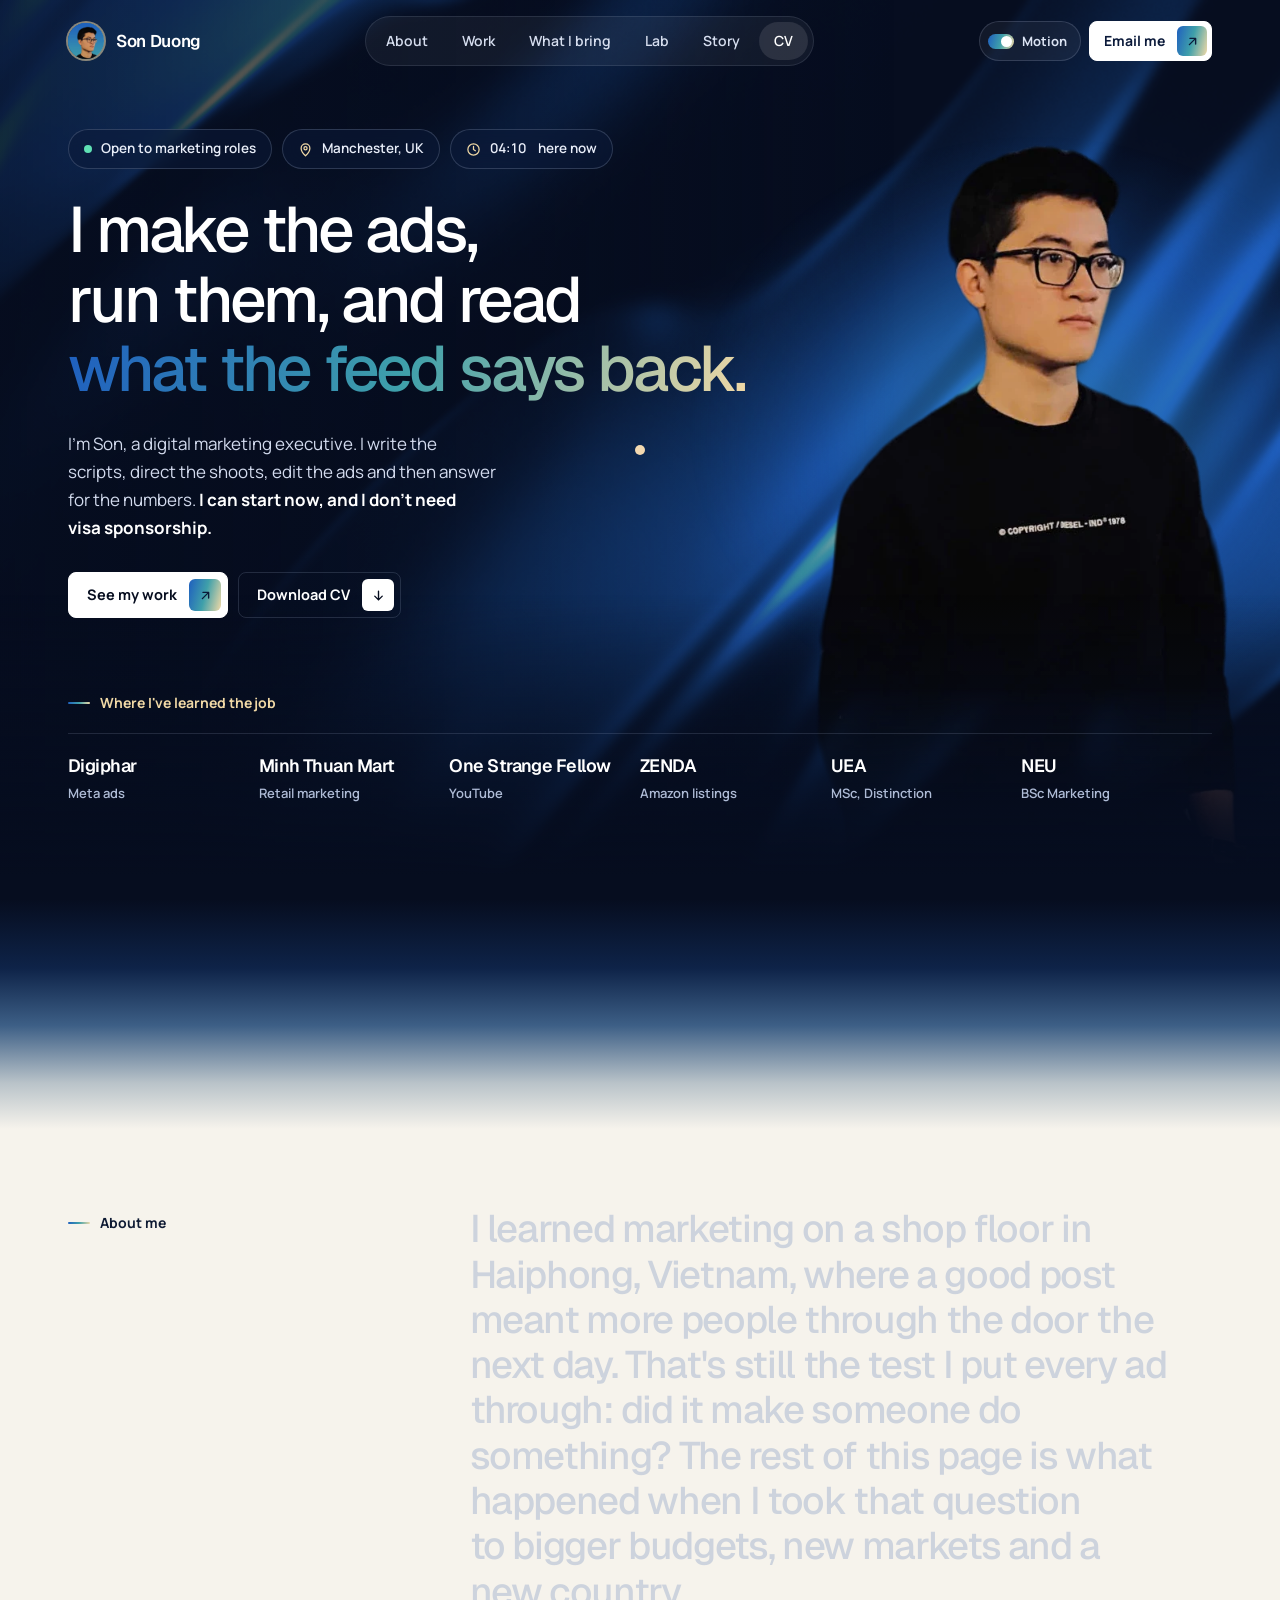
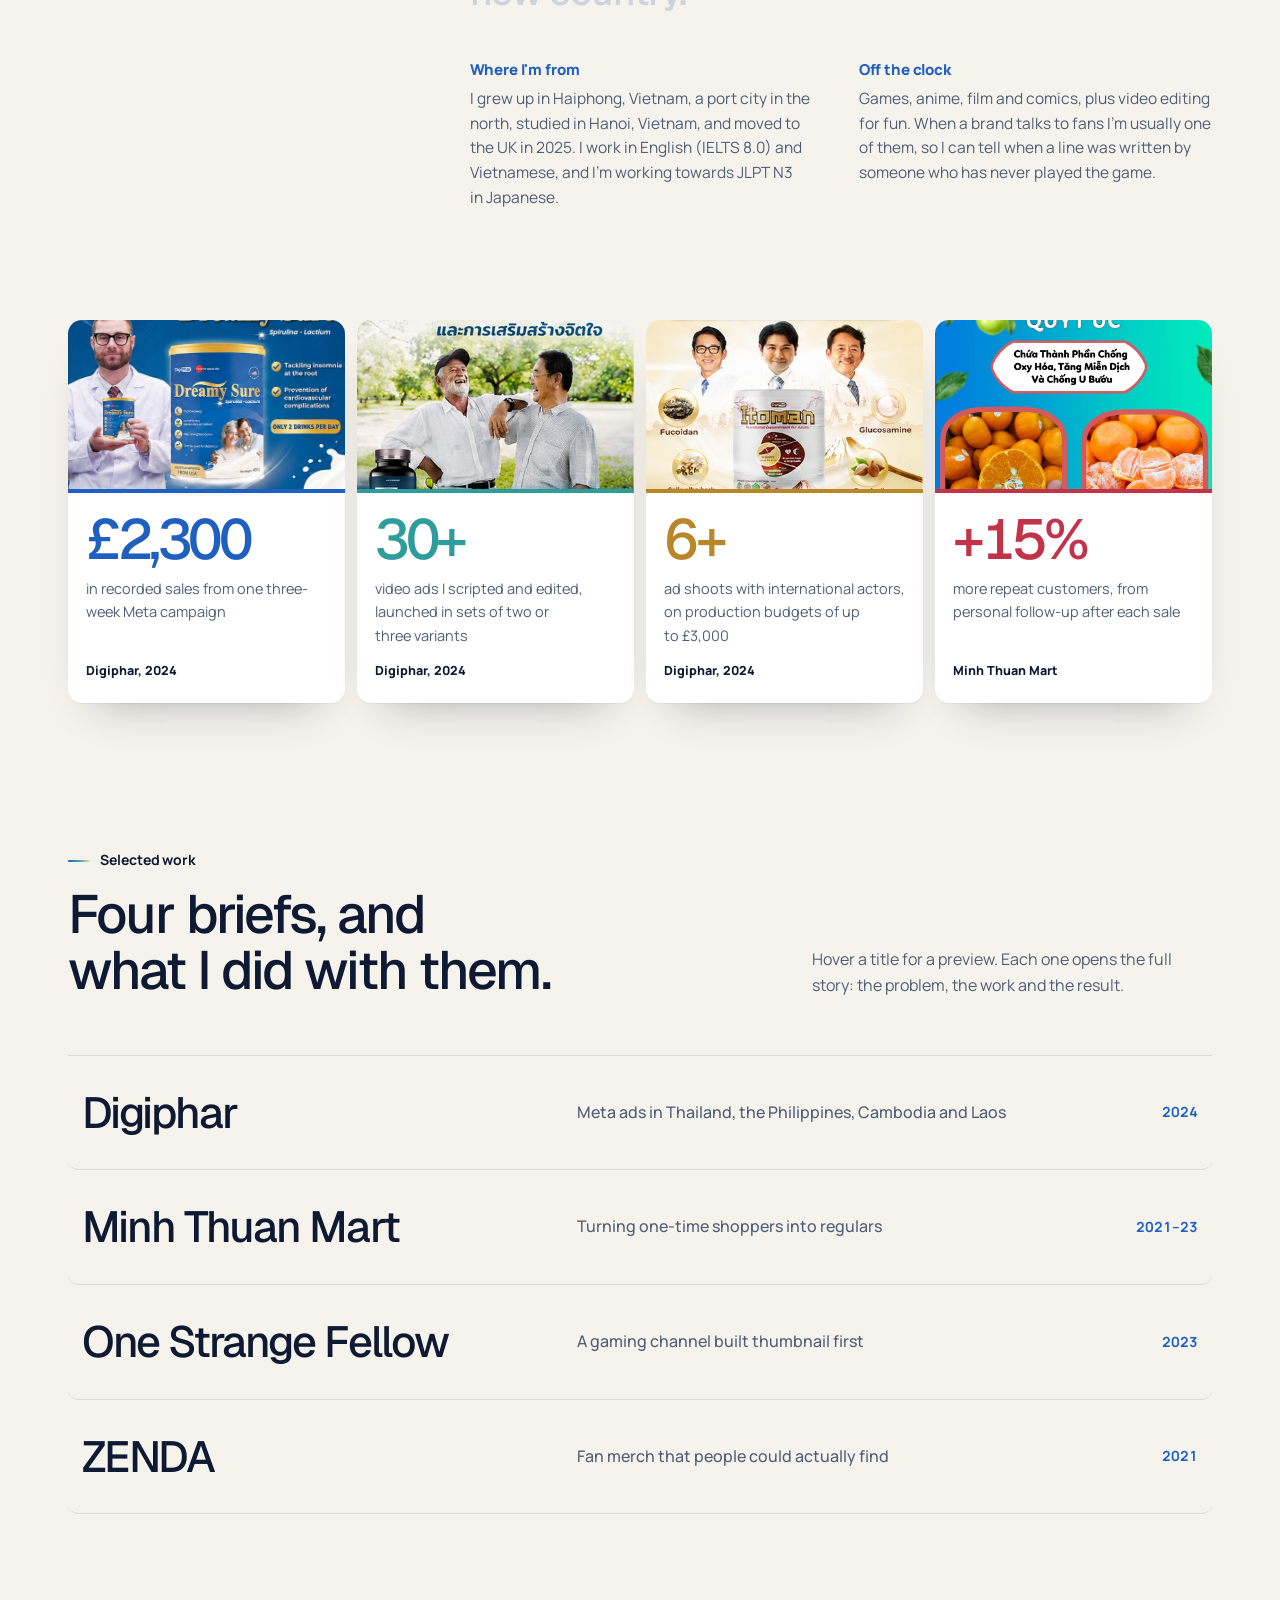
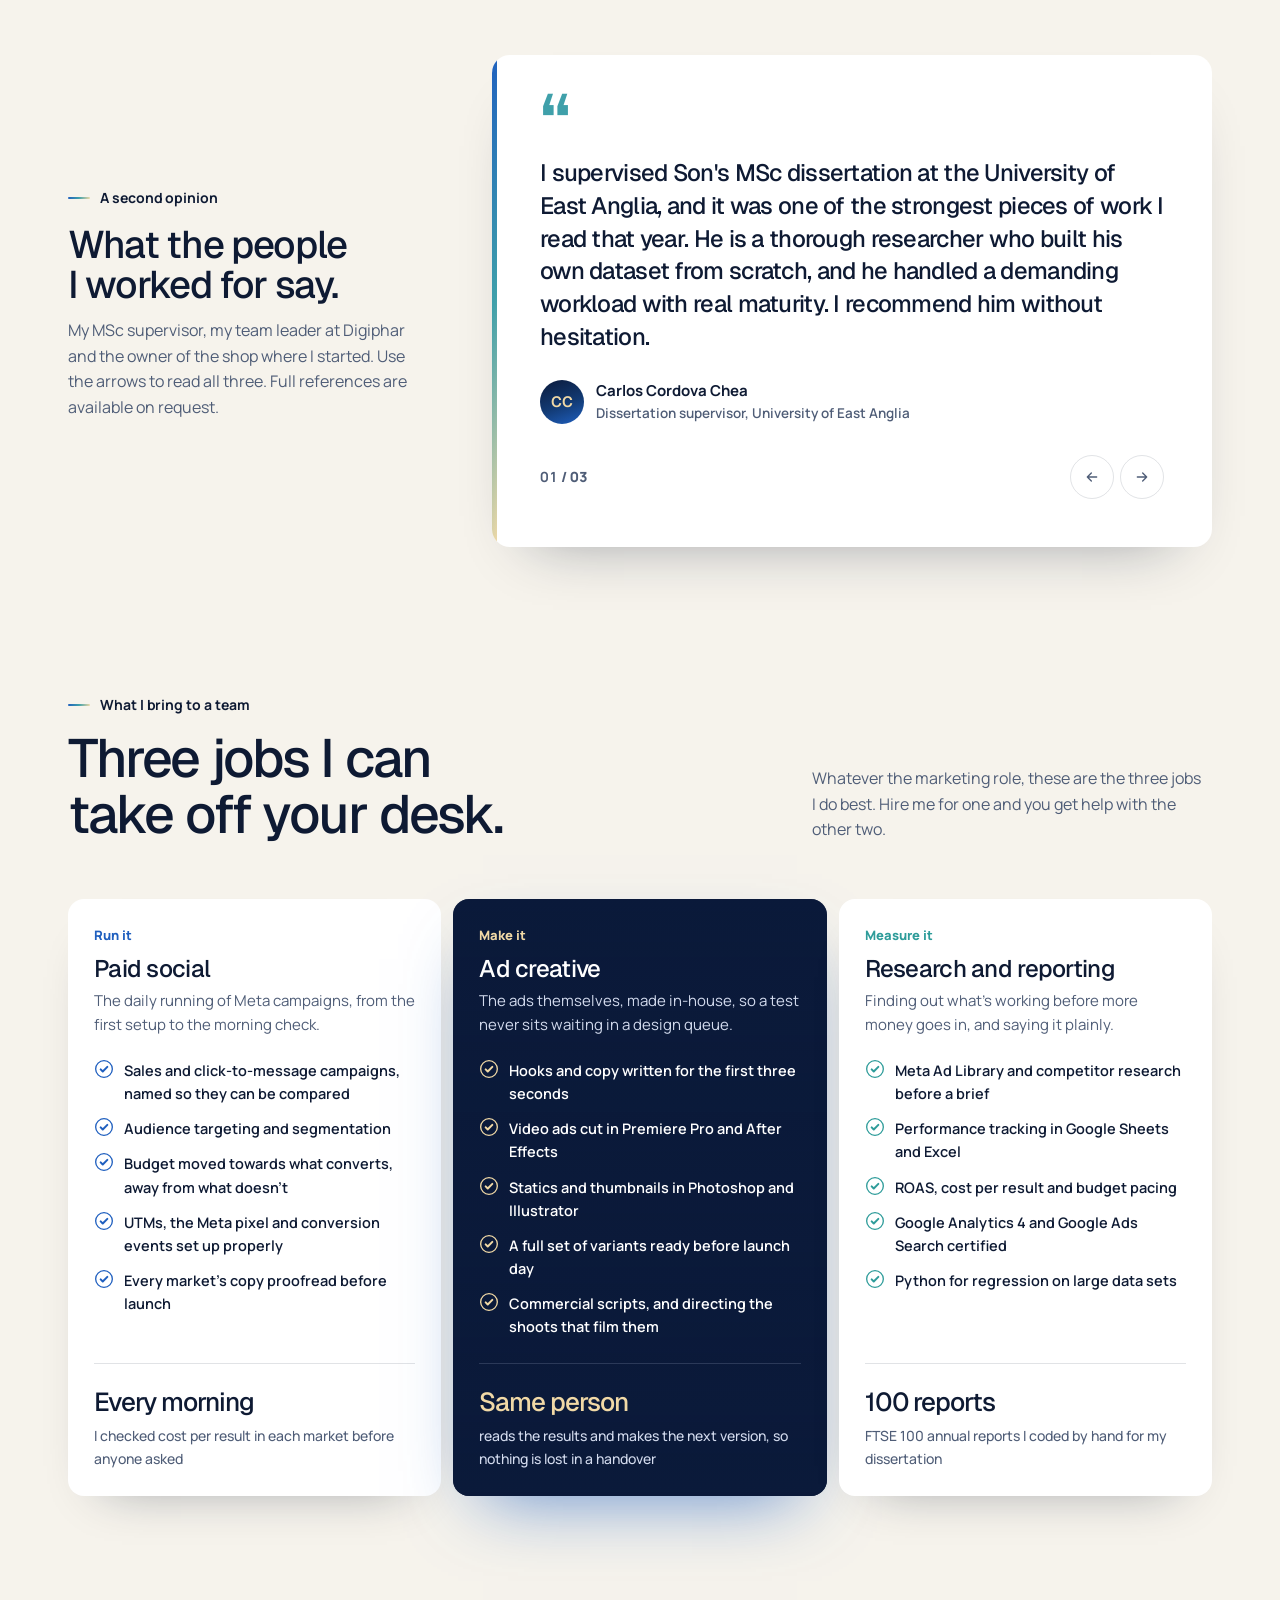
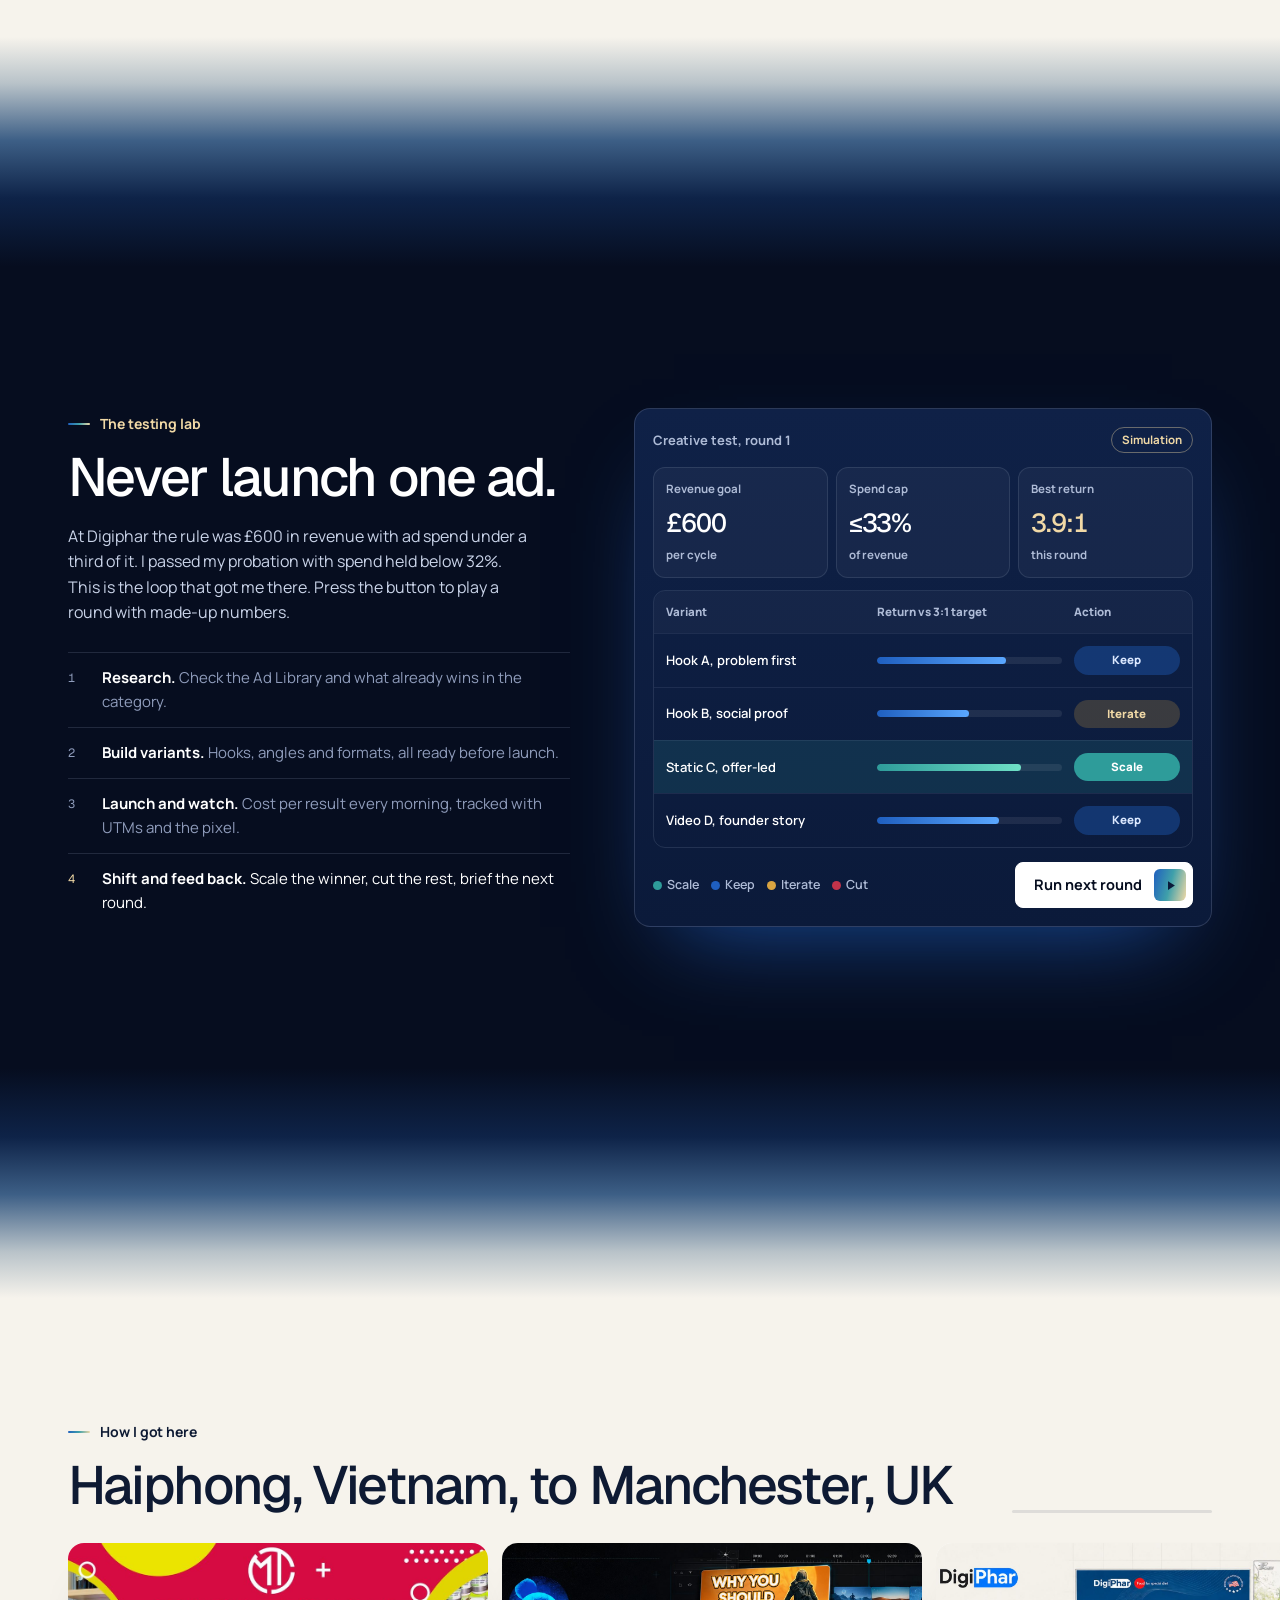
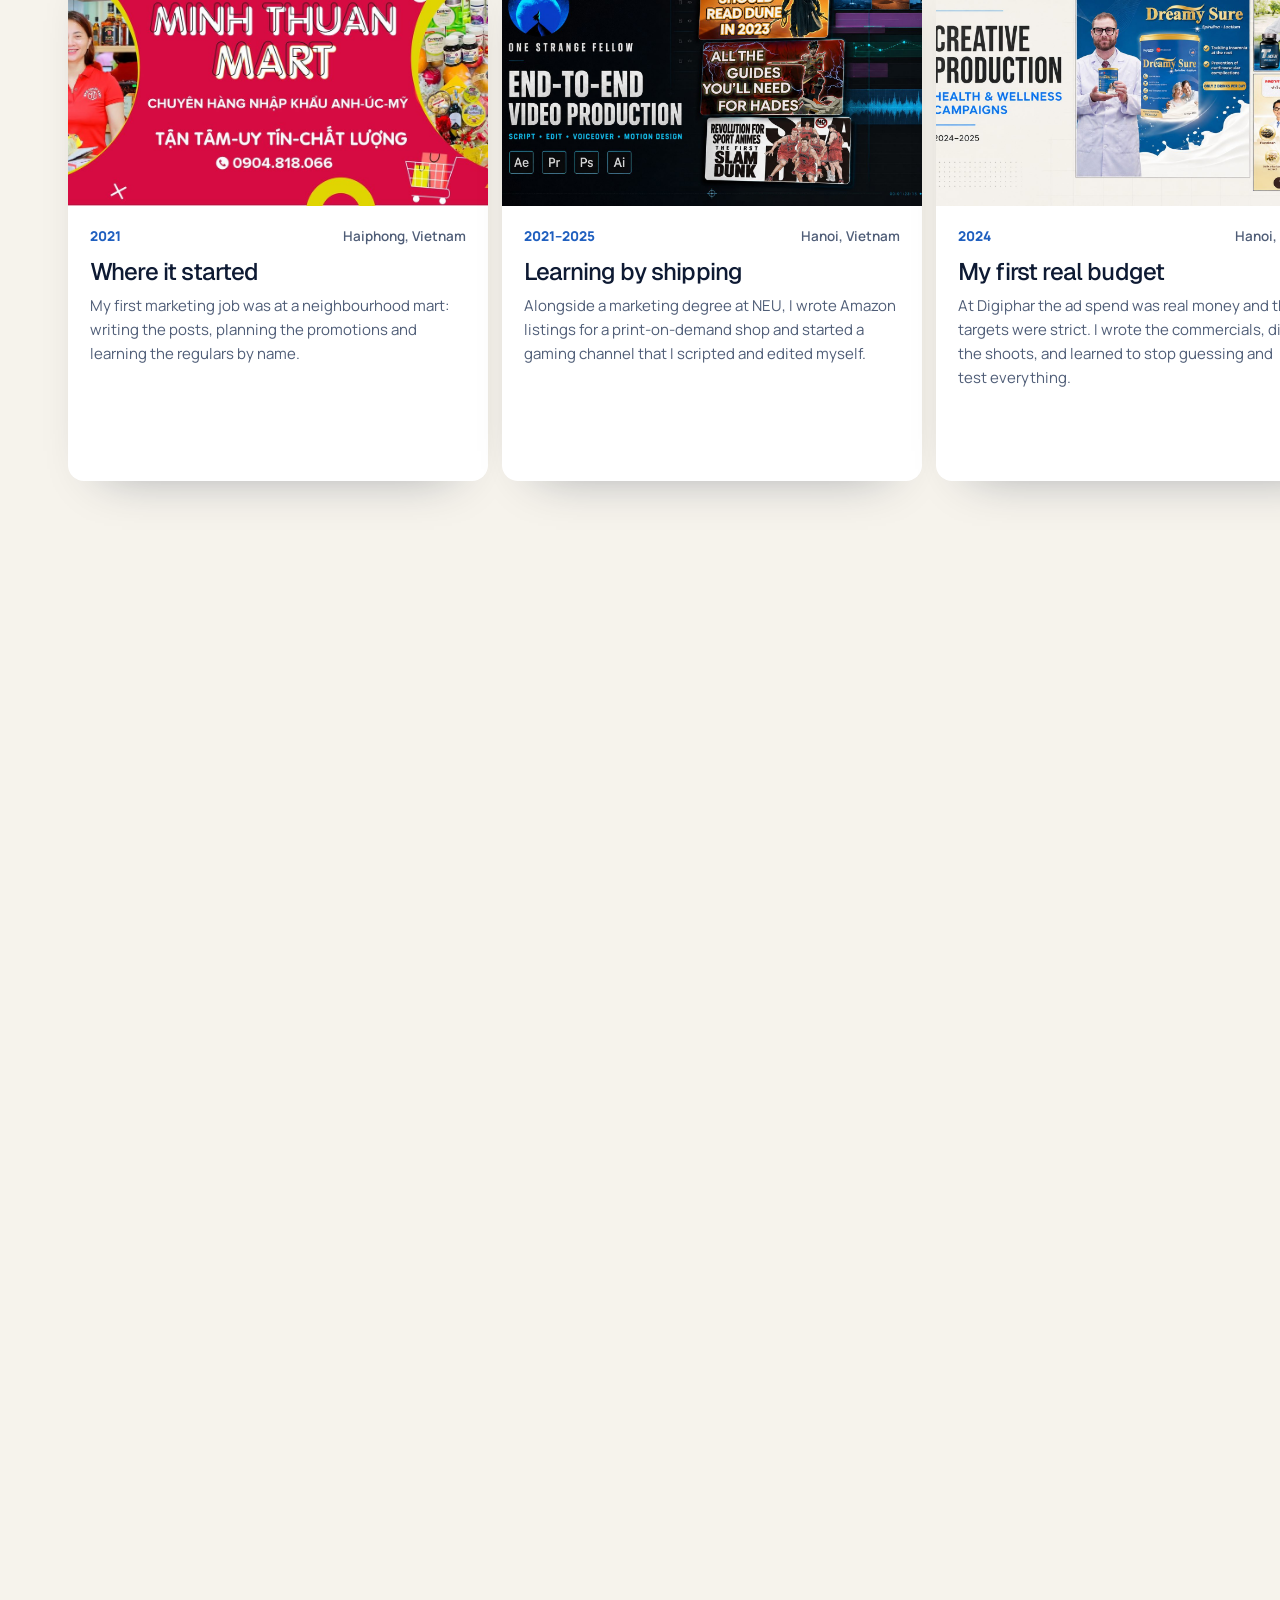
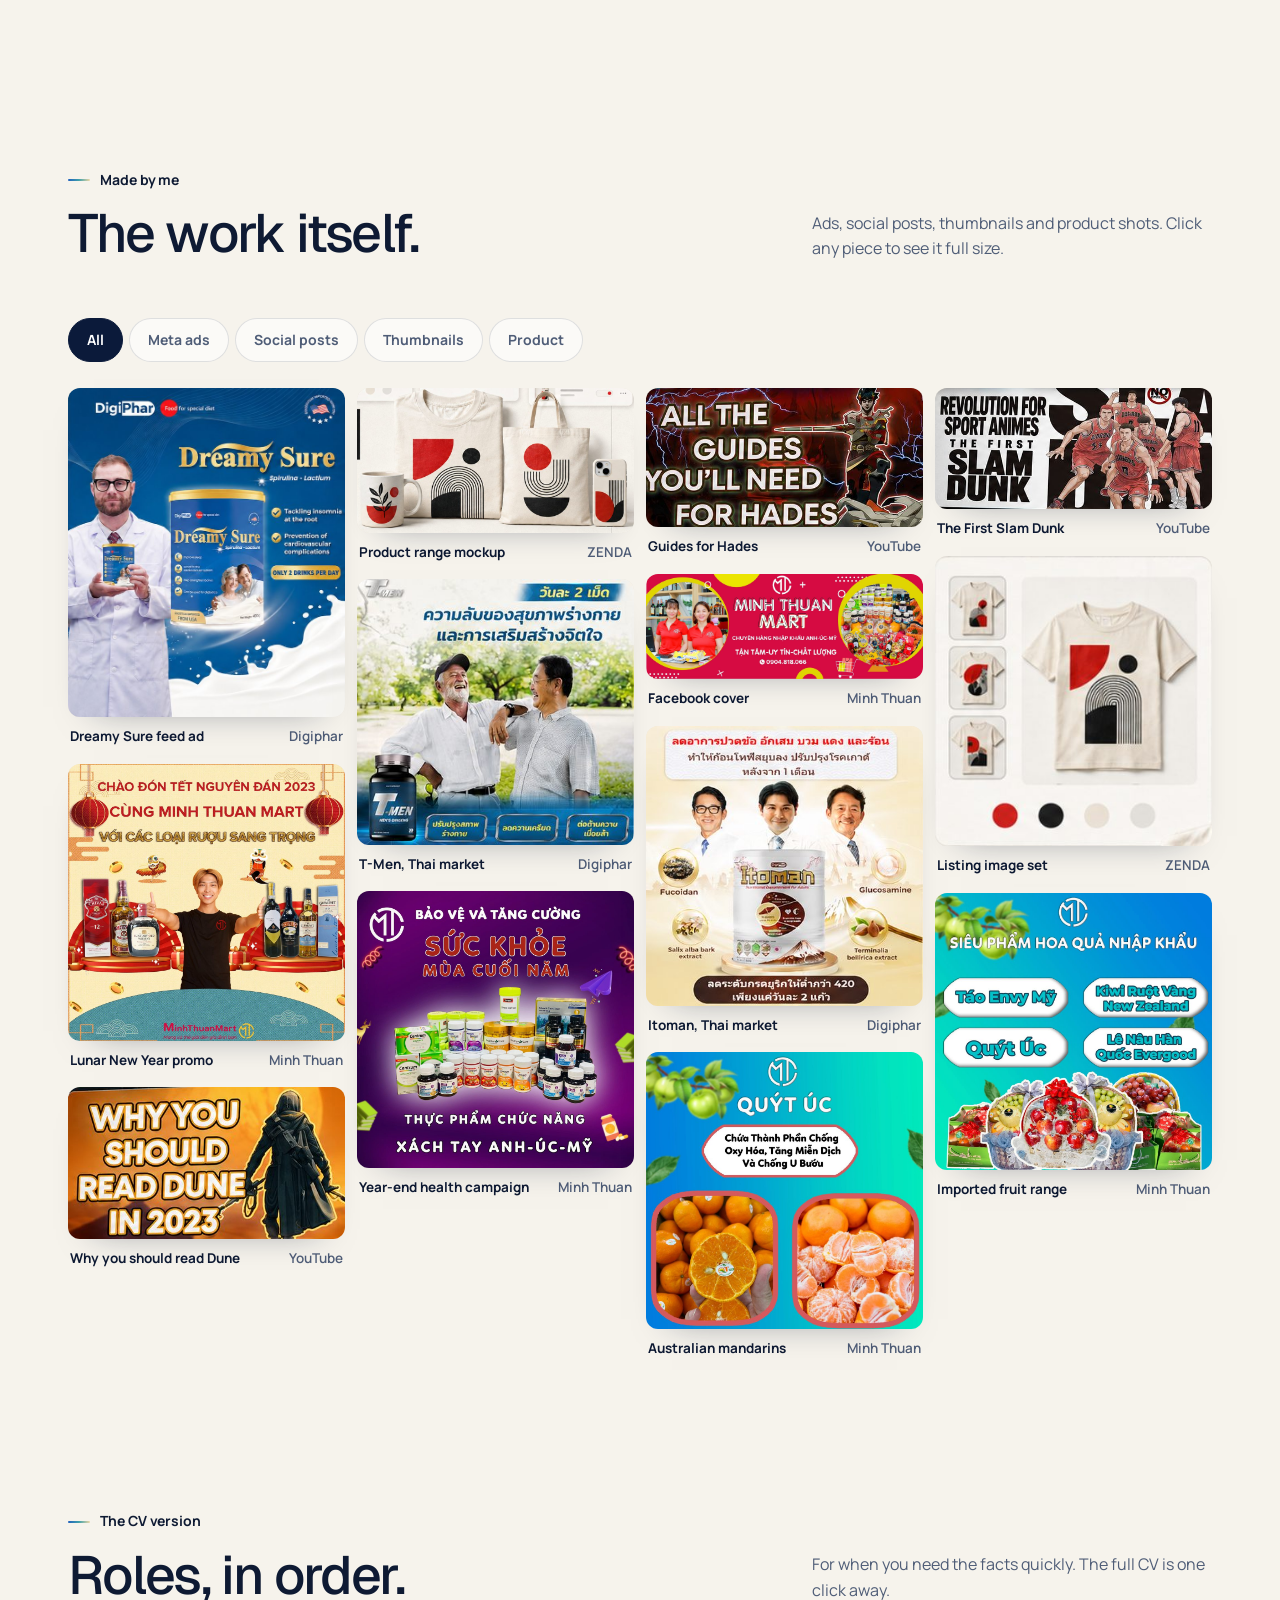
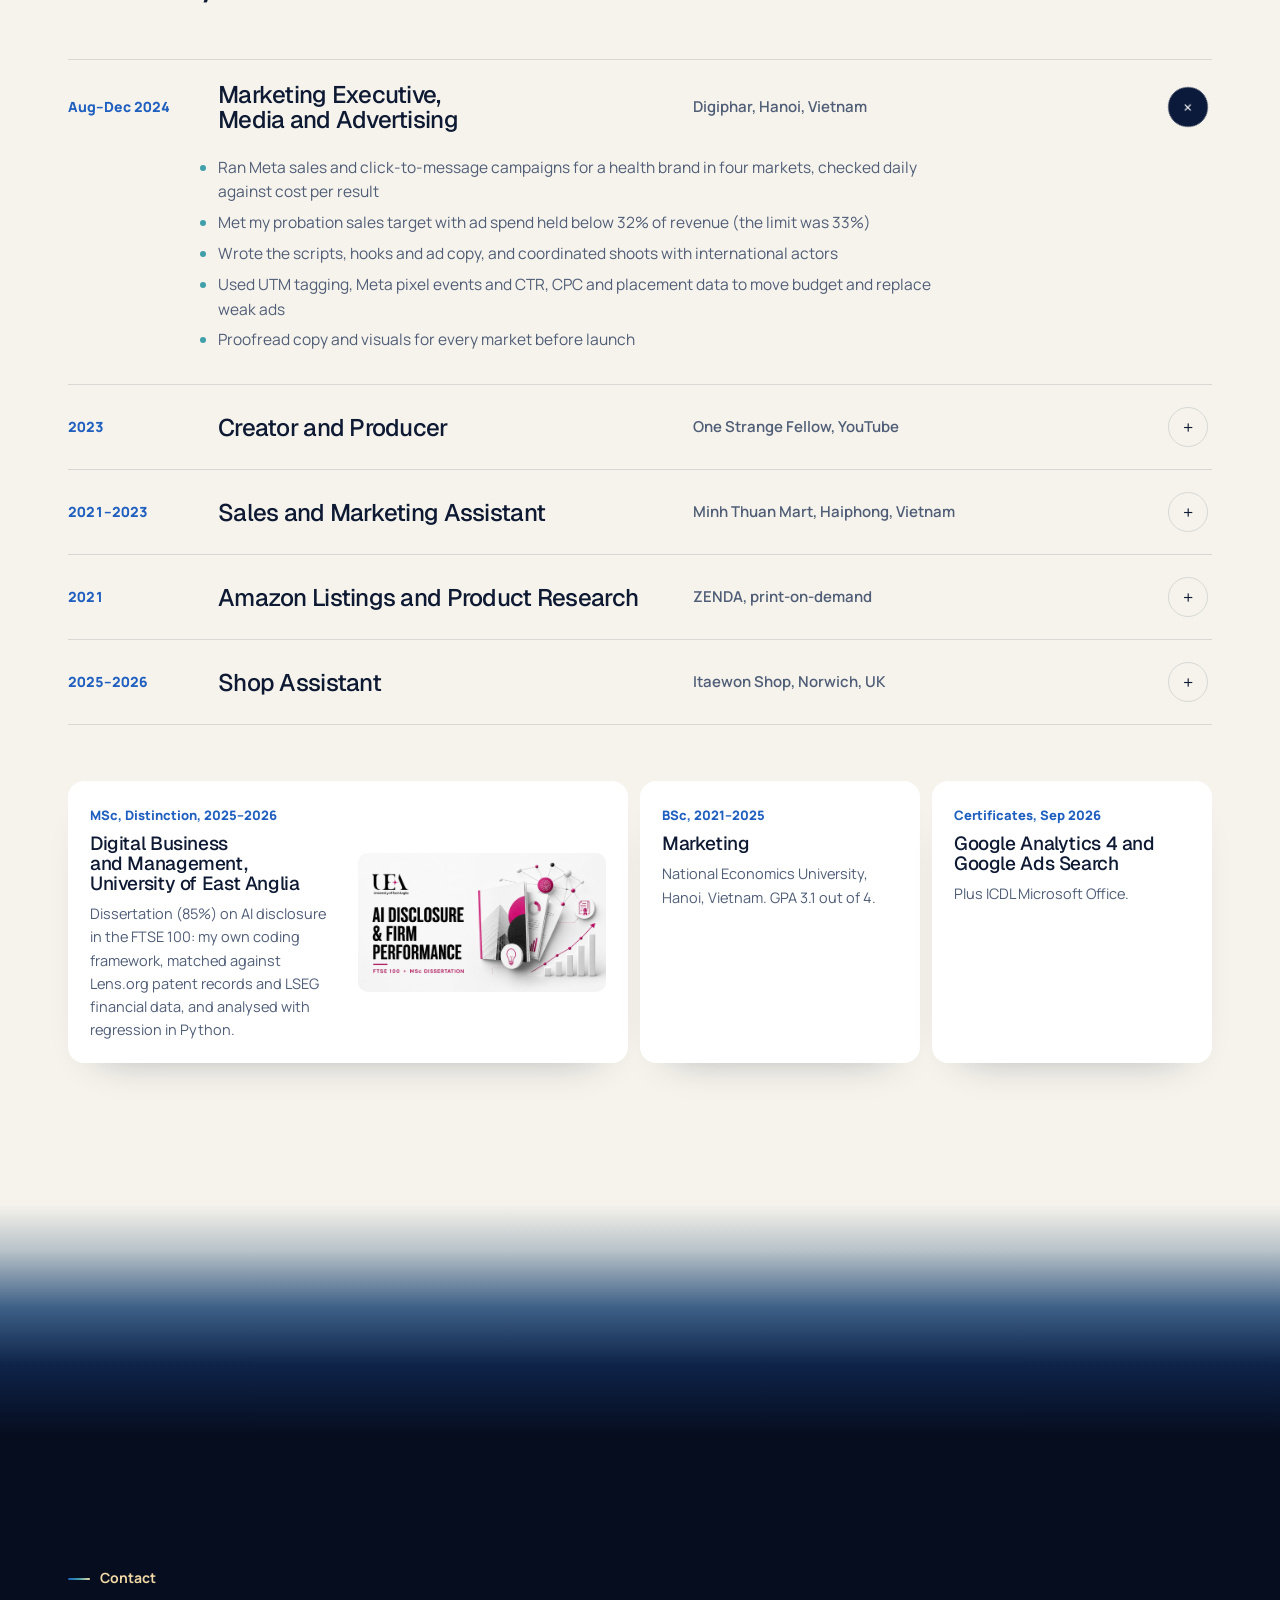
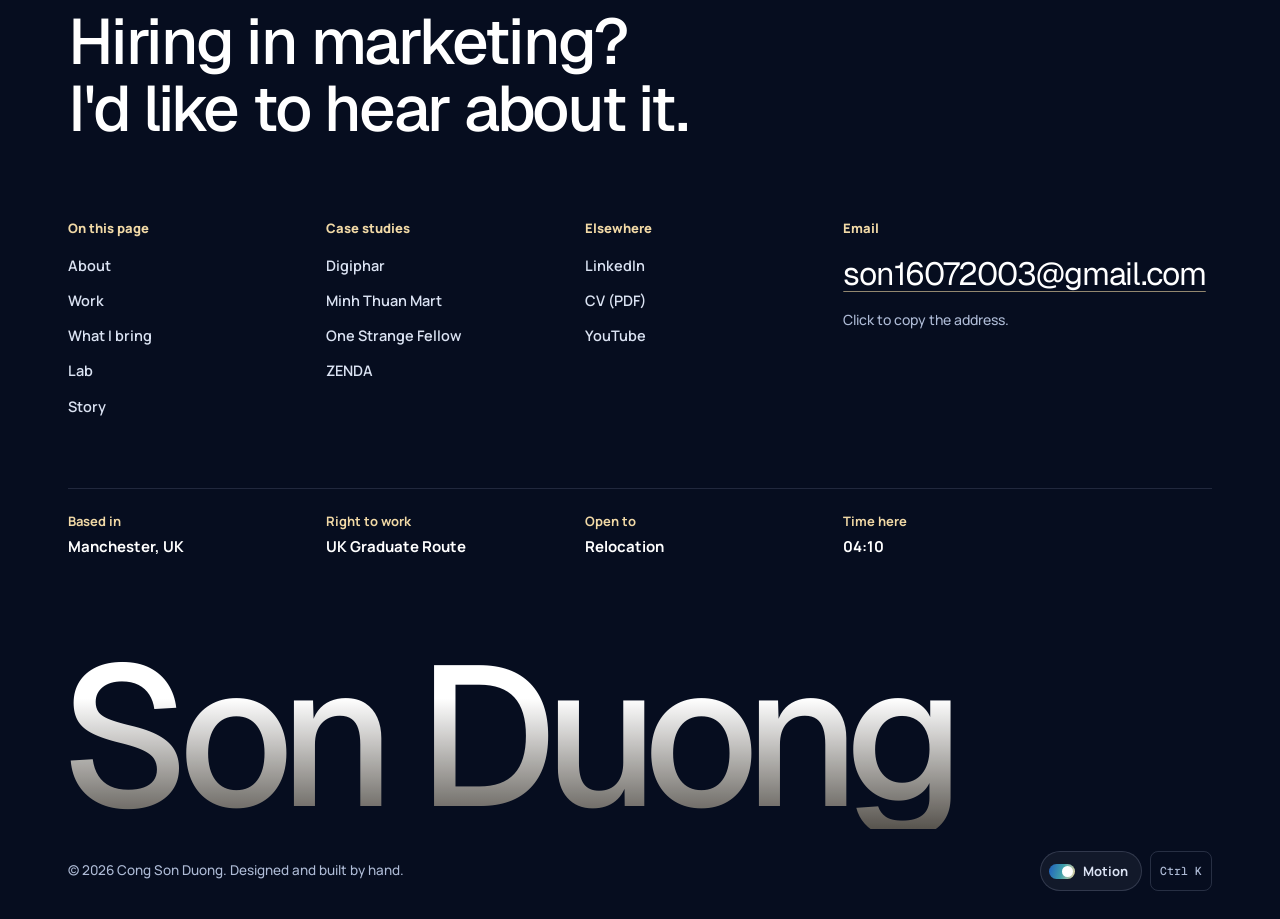
==== commit 4228898b: "Turn motion on by default" ====
--- a/index.html
+++ b/index.html
@@ -20,7 +20,8 @@
     (function () {
       var d = document.documentElement, m = null;
       try { m = localStorage.getItem("motion"); } catch (e) {}
-      if (m ? m === "off" : matchMedia("(prefers-reduced-motion: reduce)").matches) d.classList.add("calm");
+      // Motion is on by default; the Motion switch lets a visitor turn it off (remembered on their browser)
+      if (m === "off") d.classList.add("calm");
     })();
   </script>
   <script type="application/ld+json">
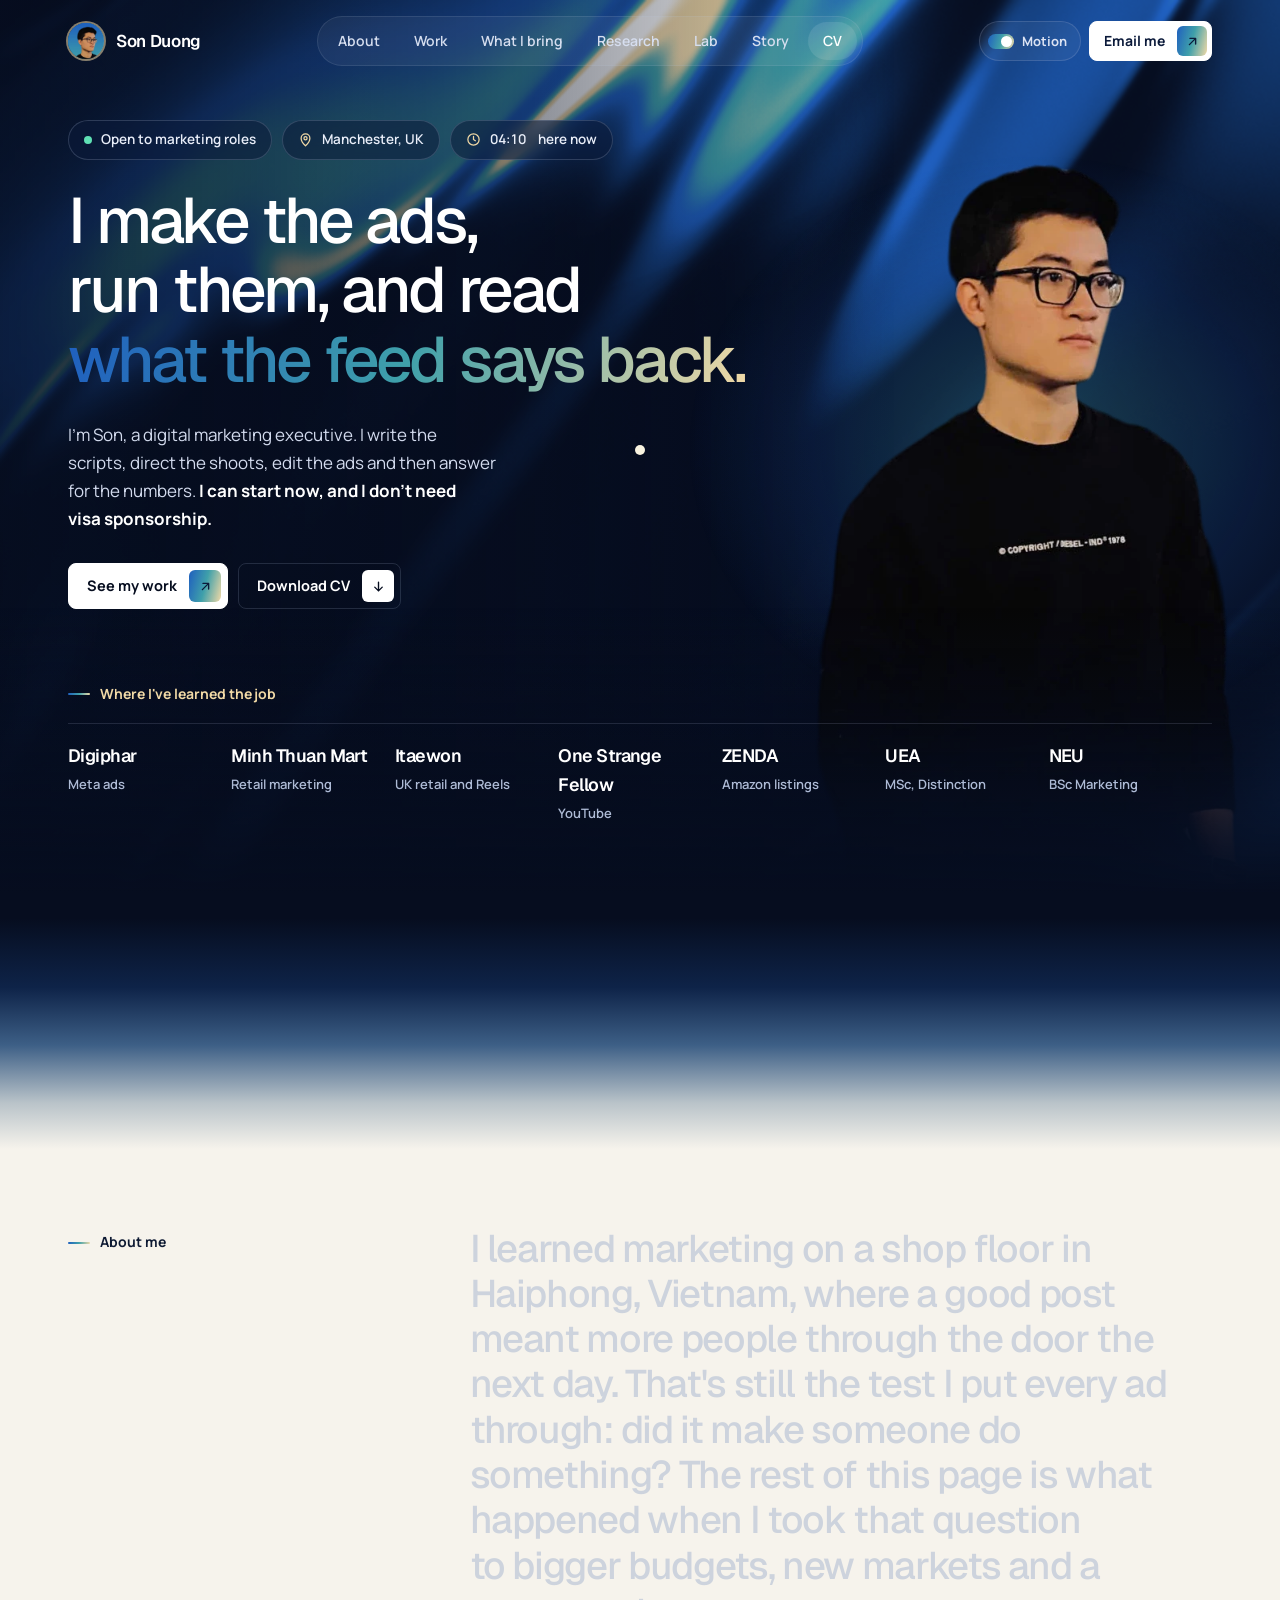
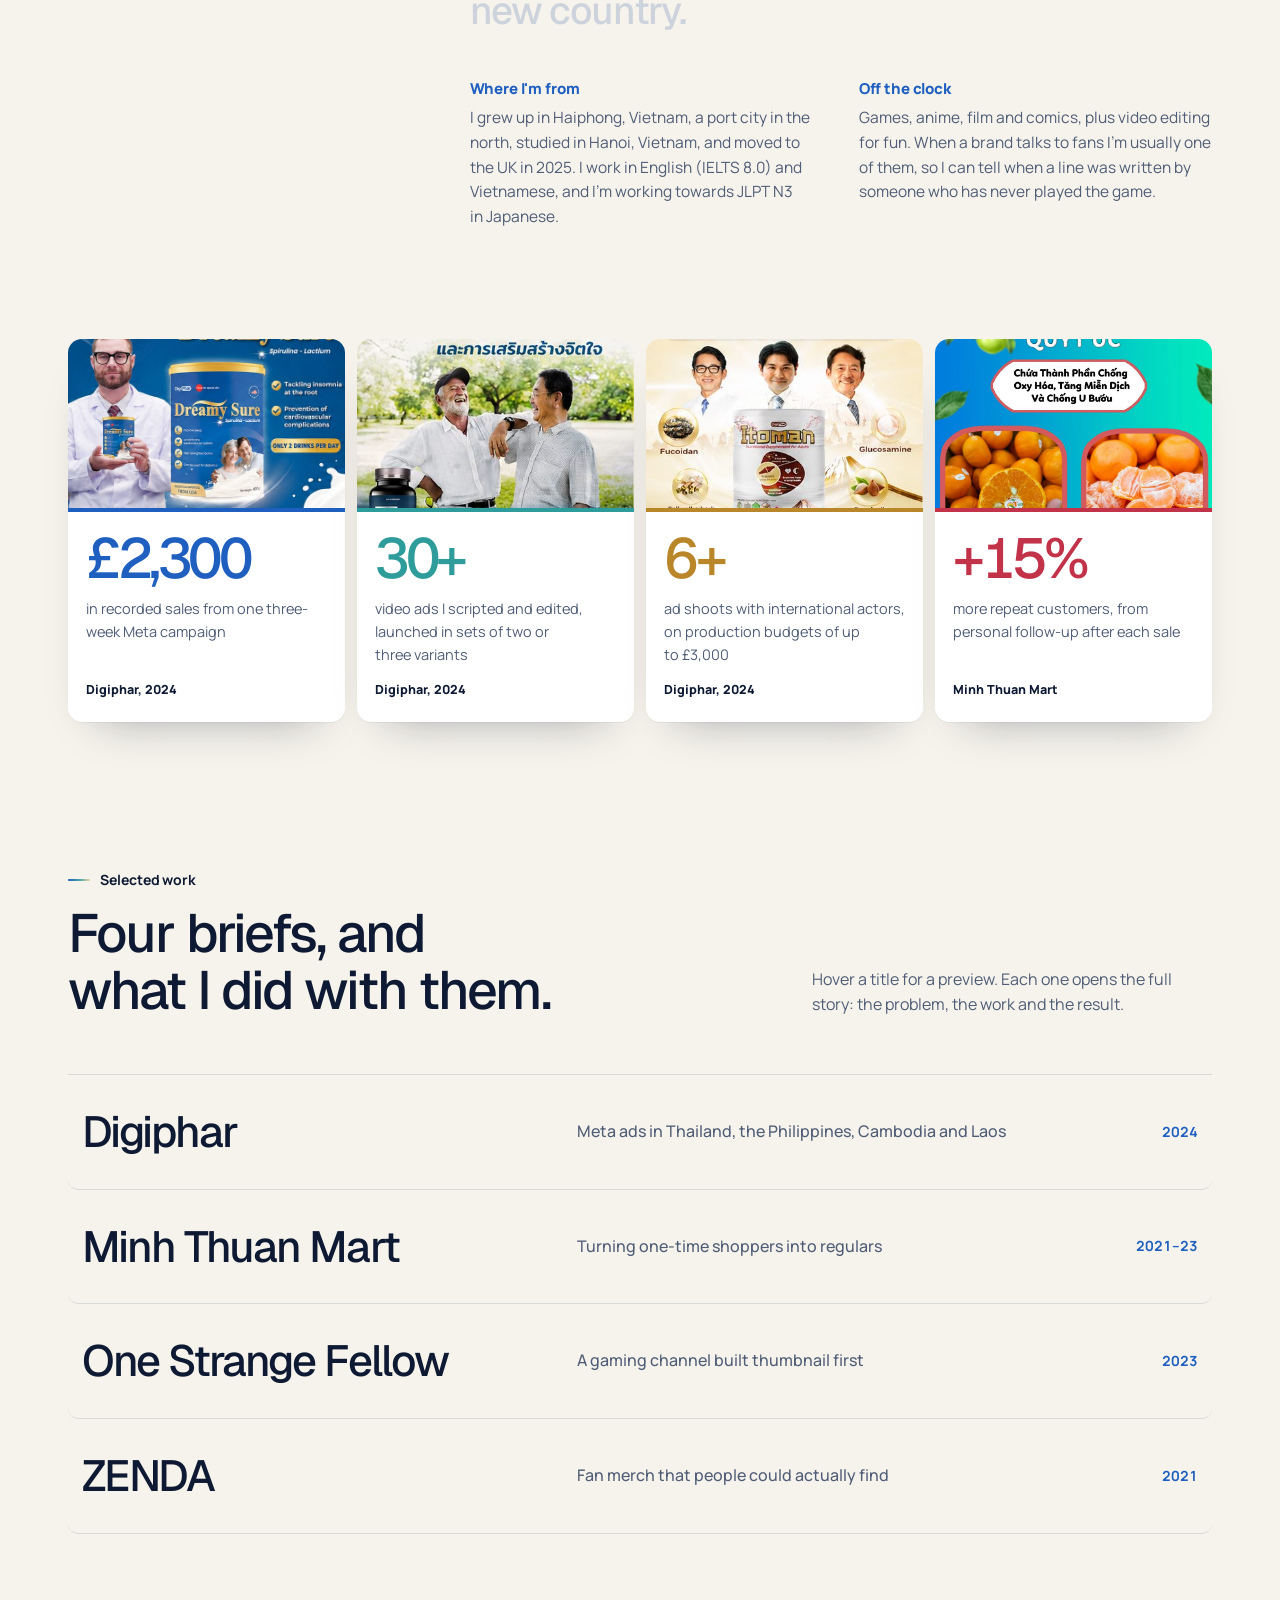
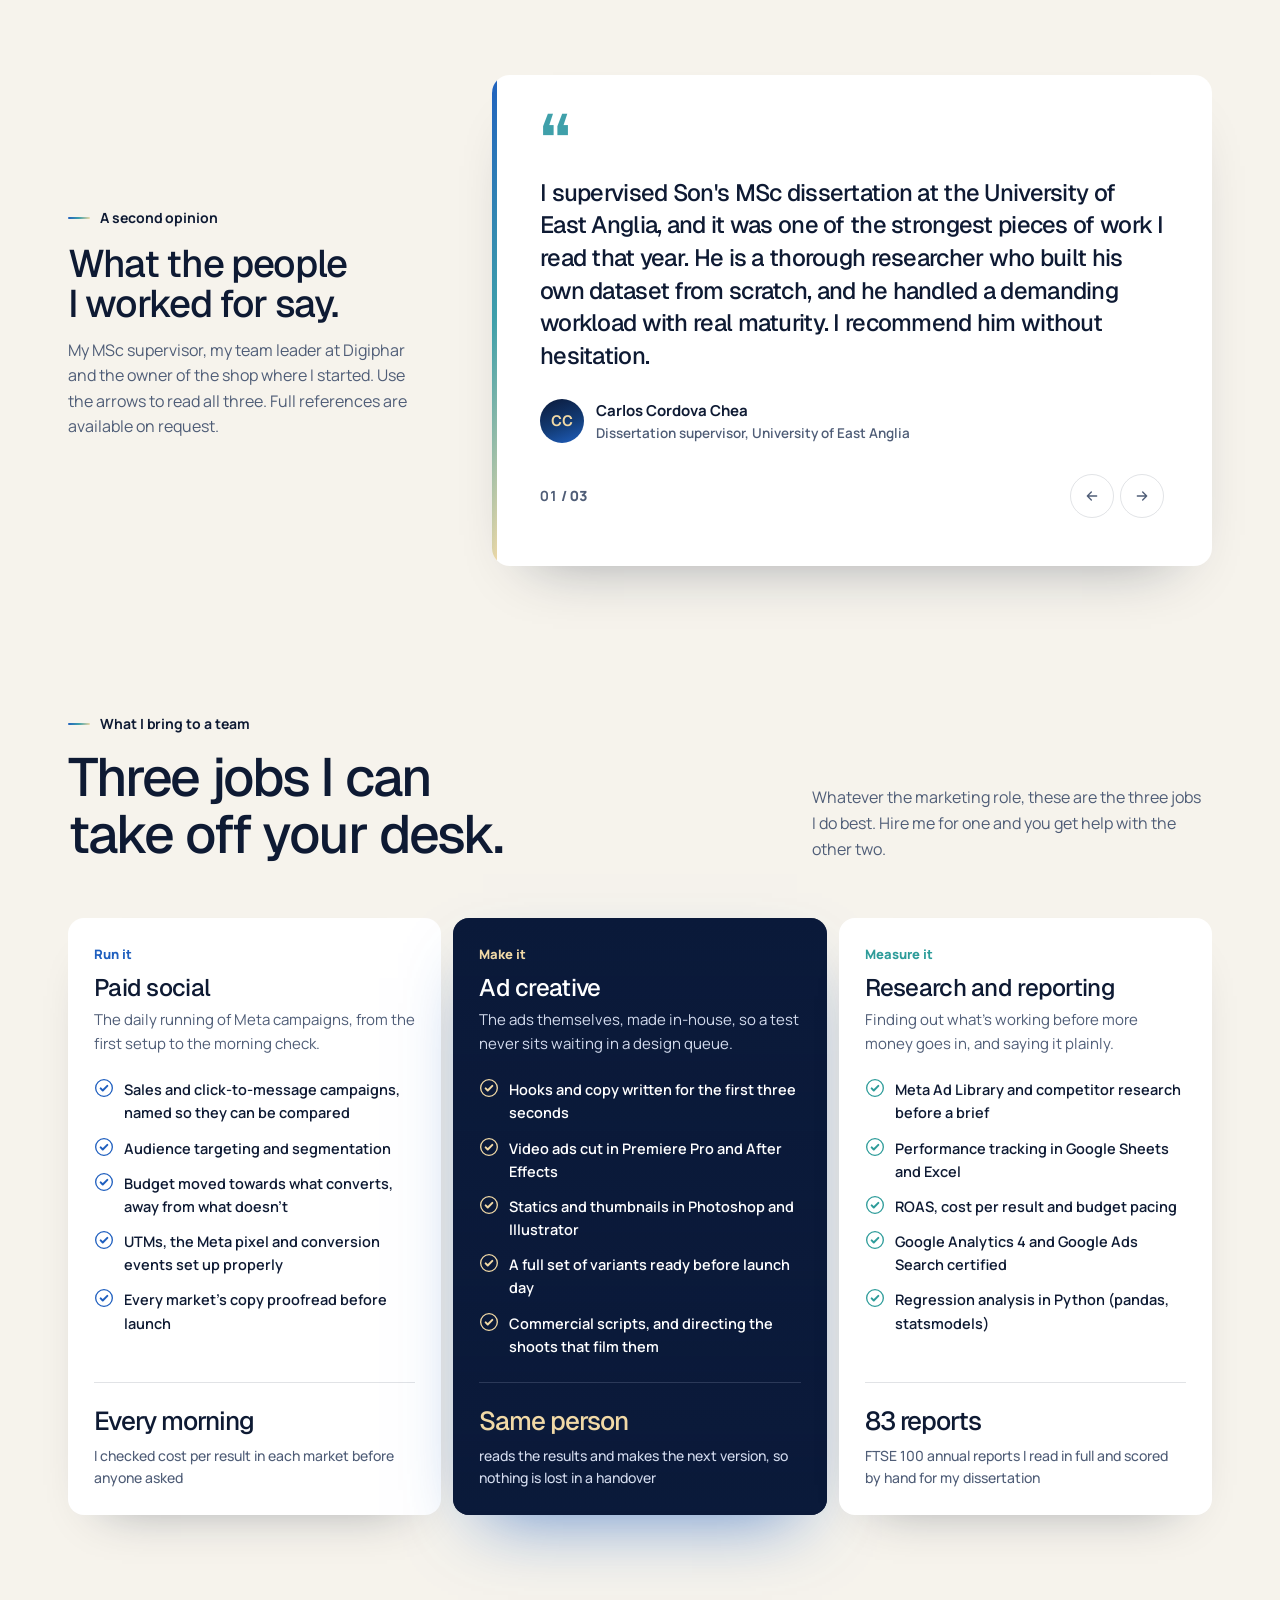
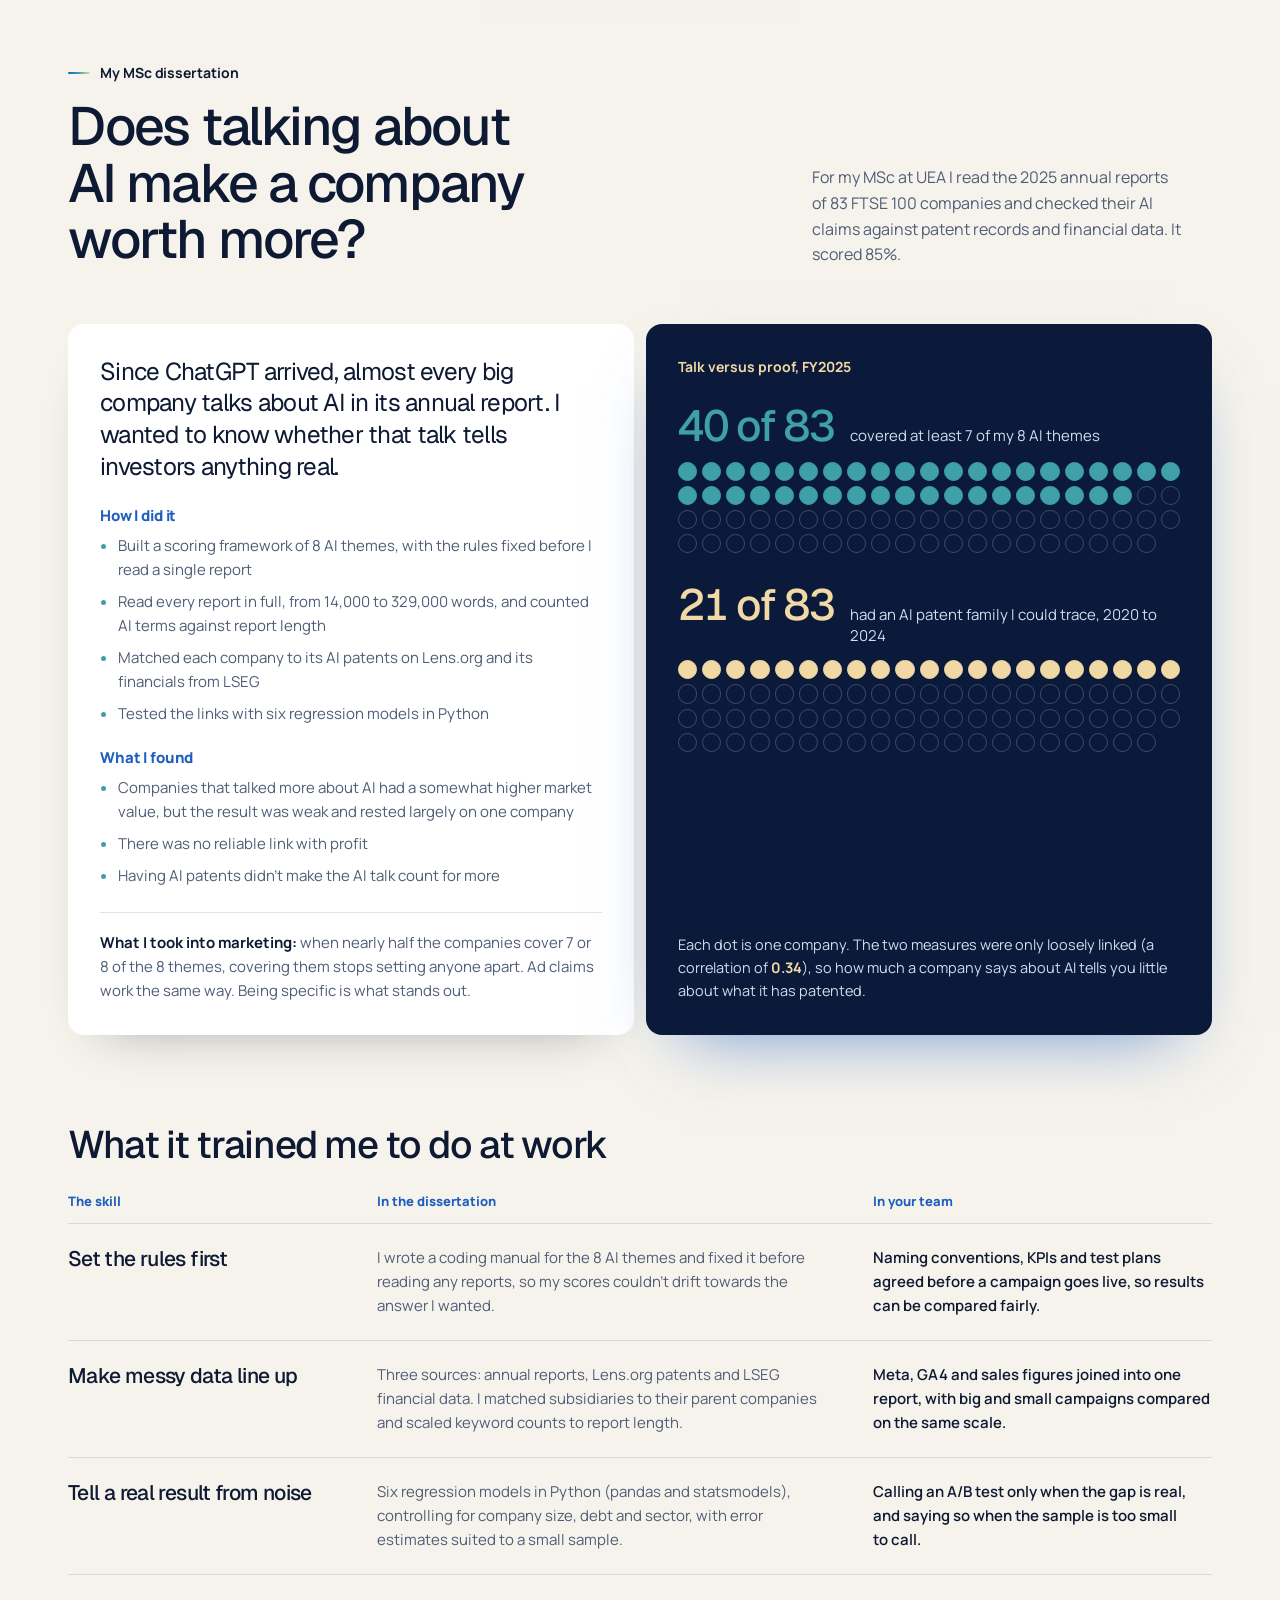
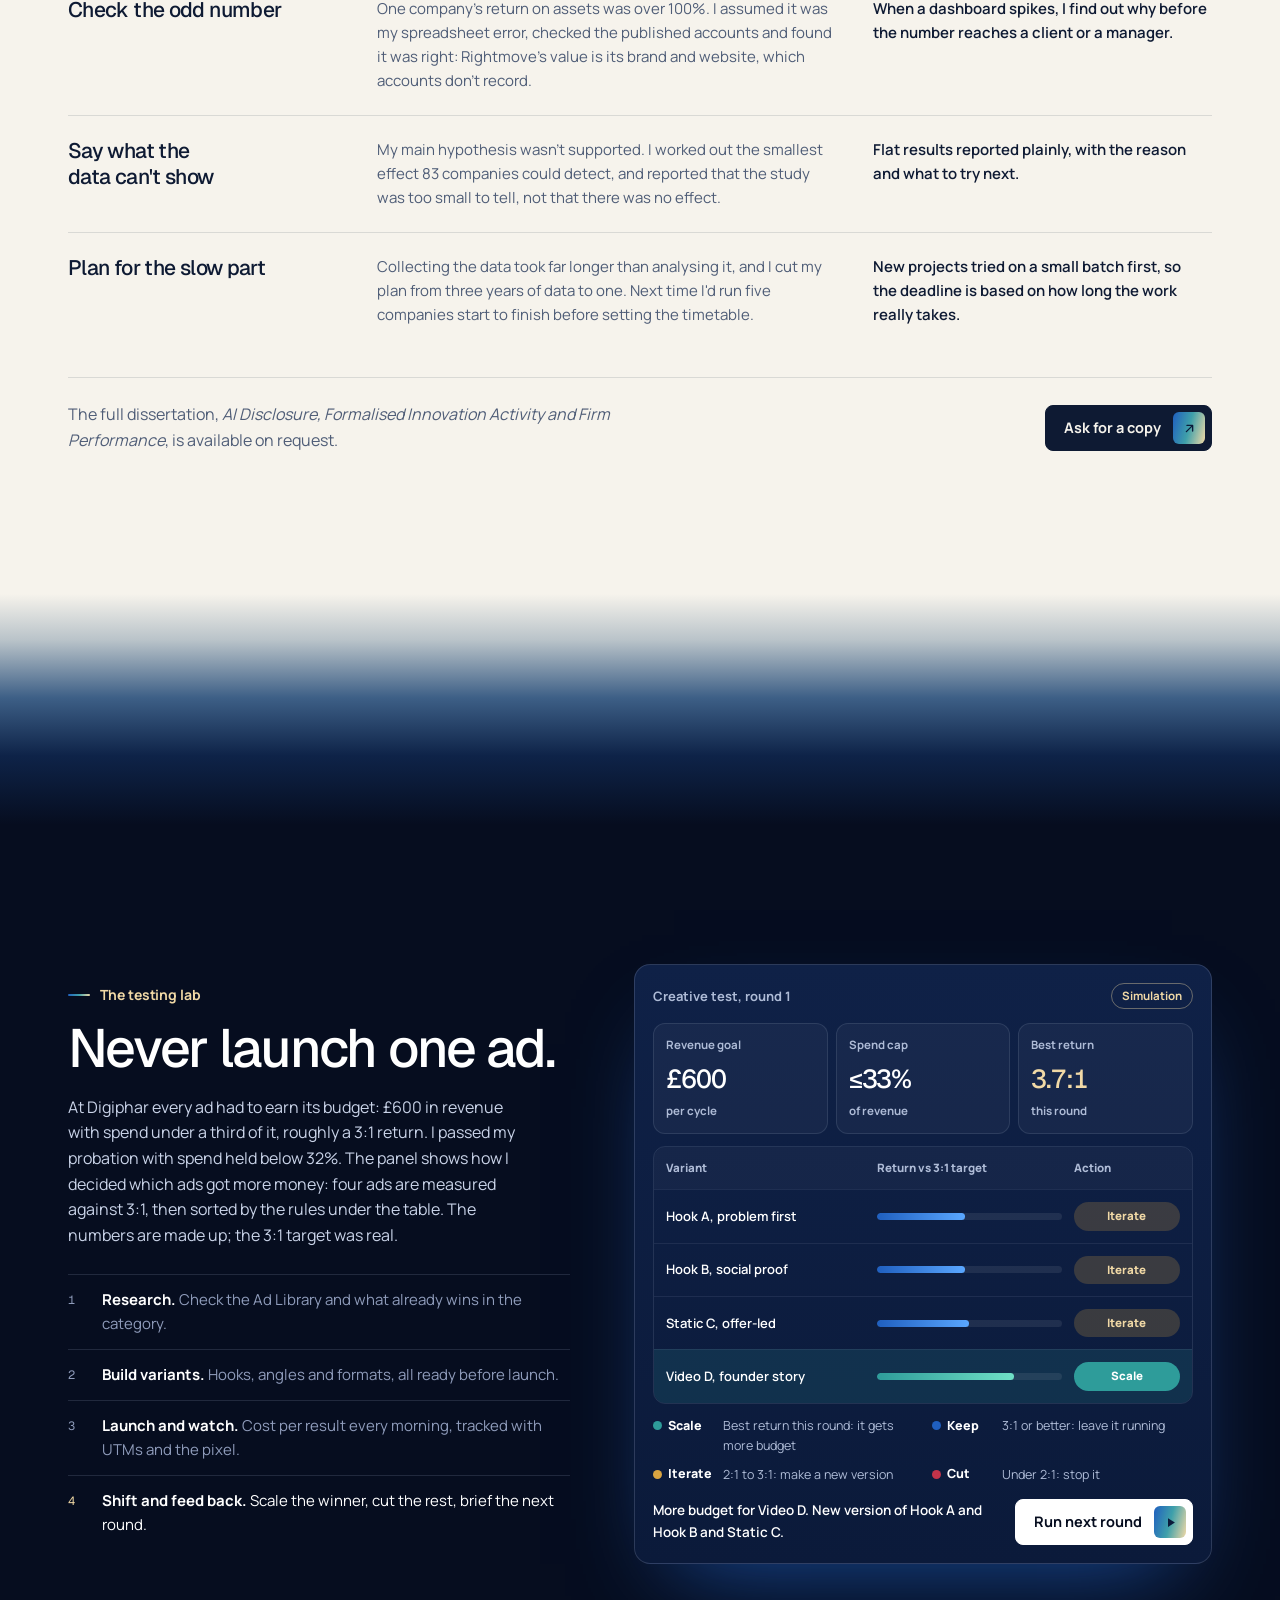
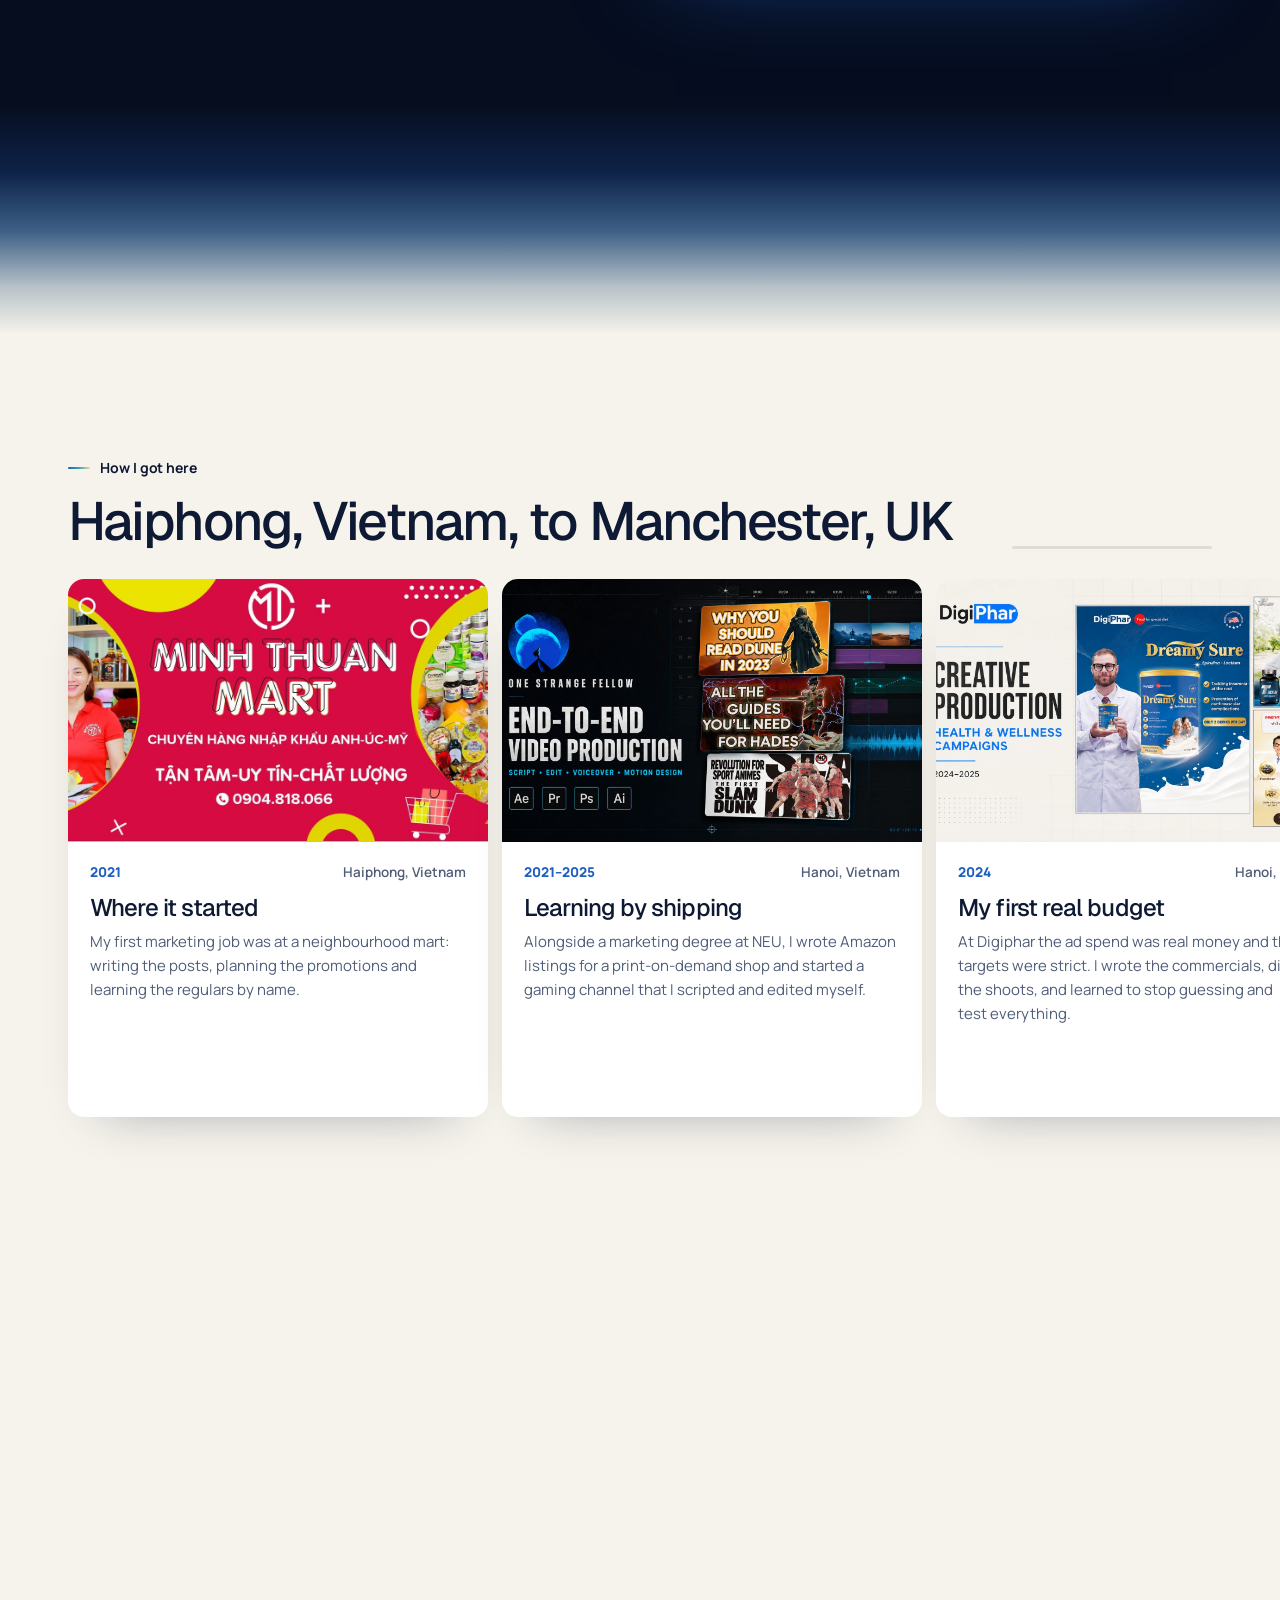
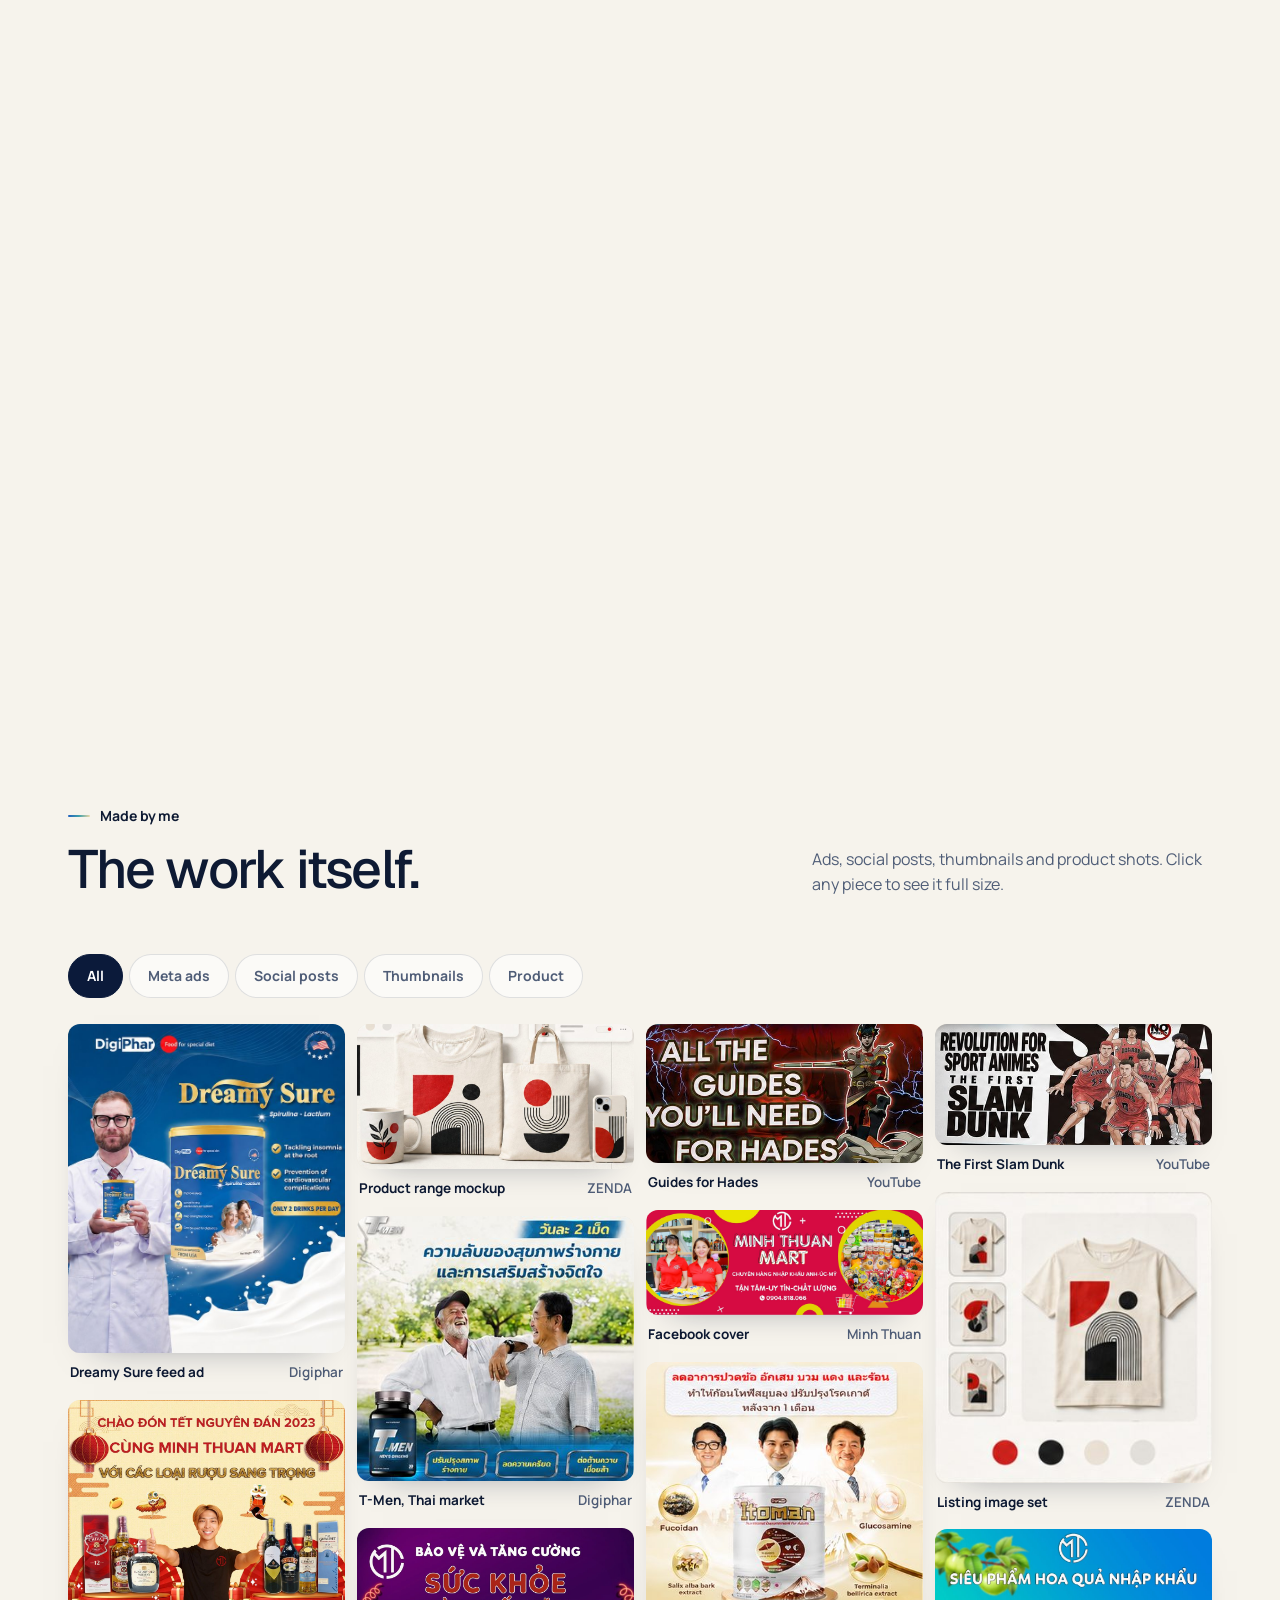
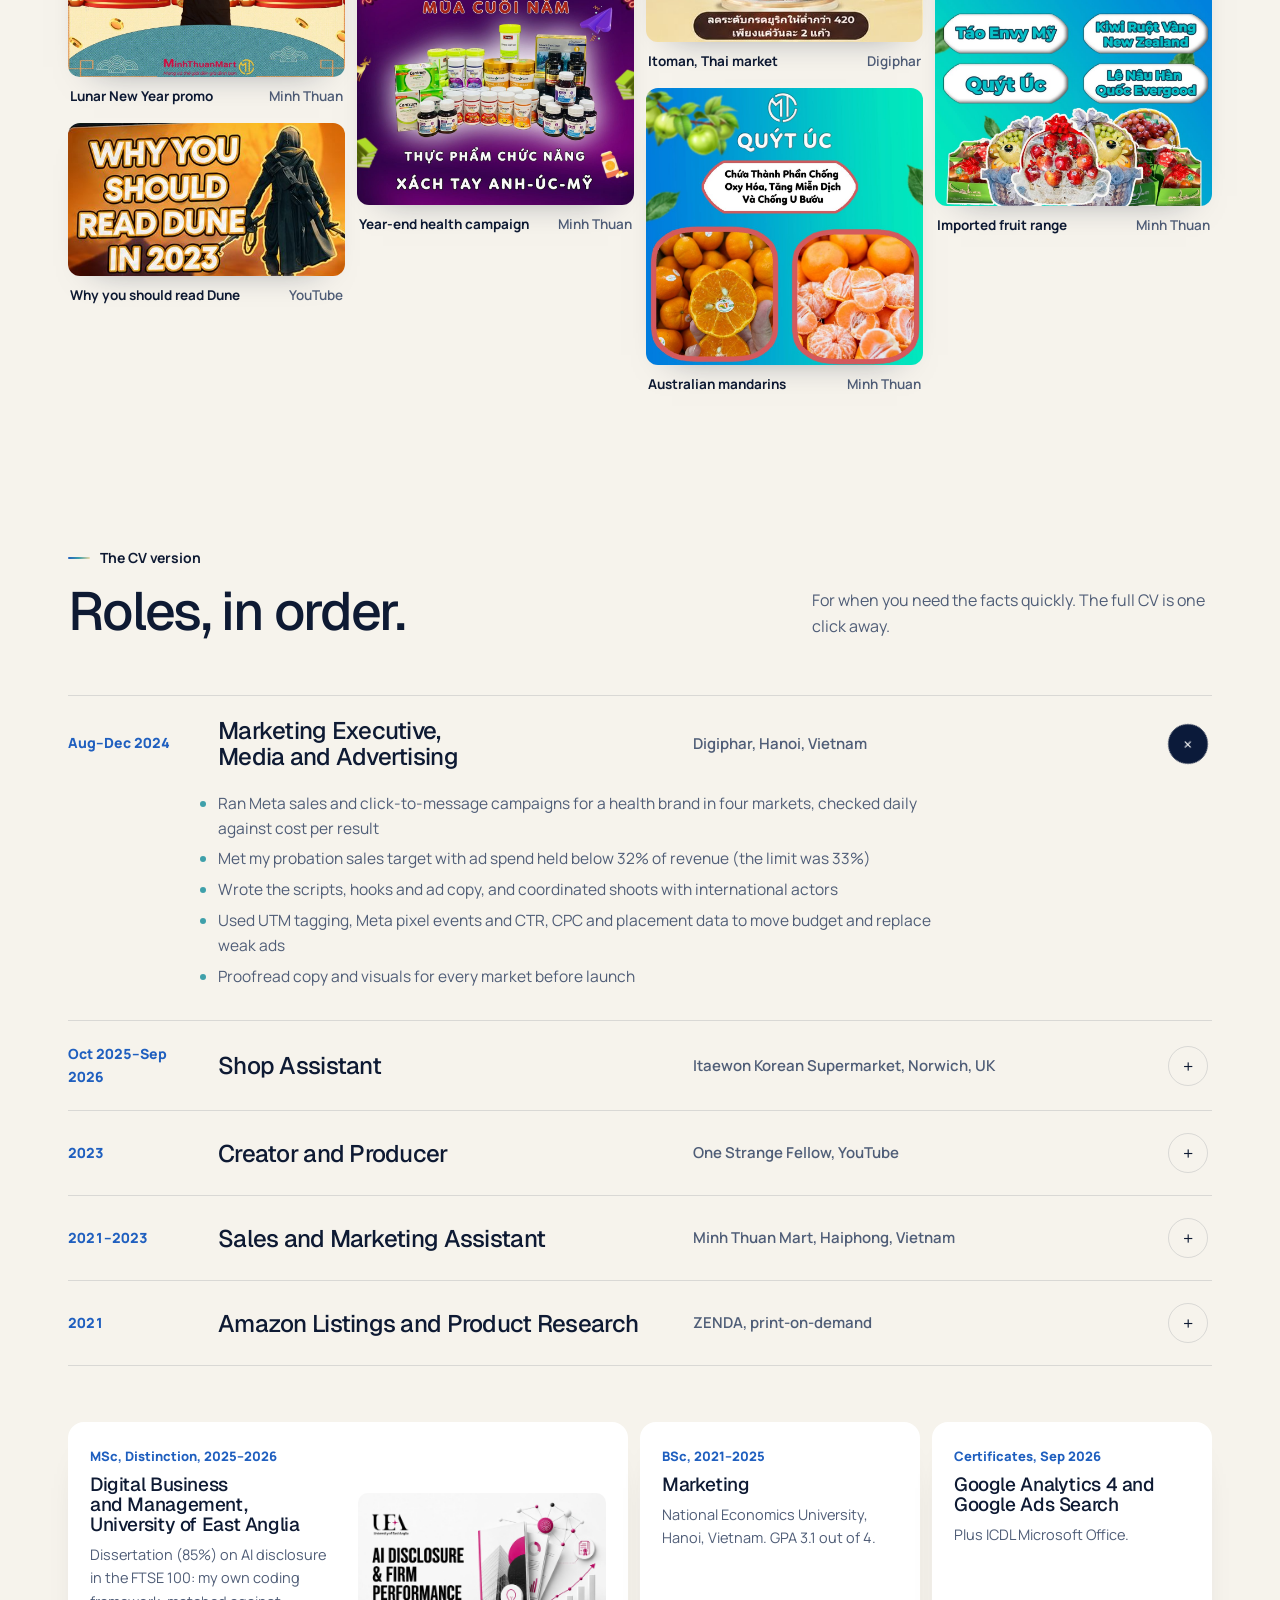
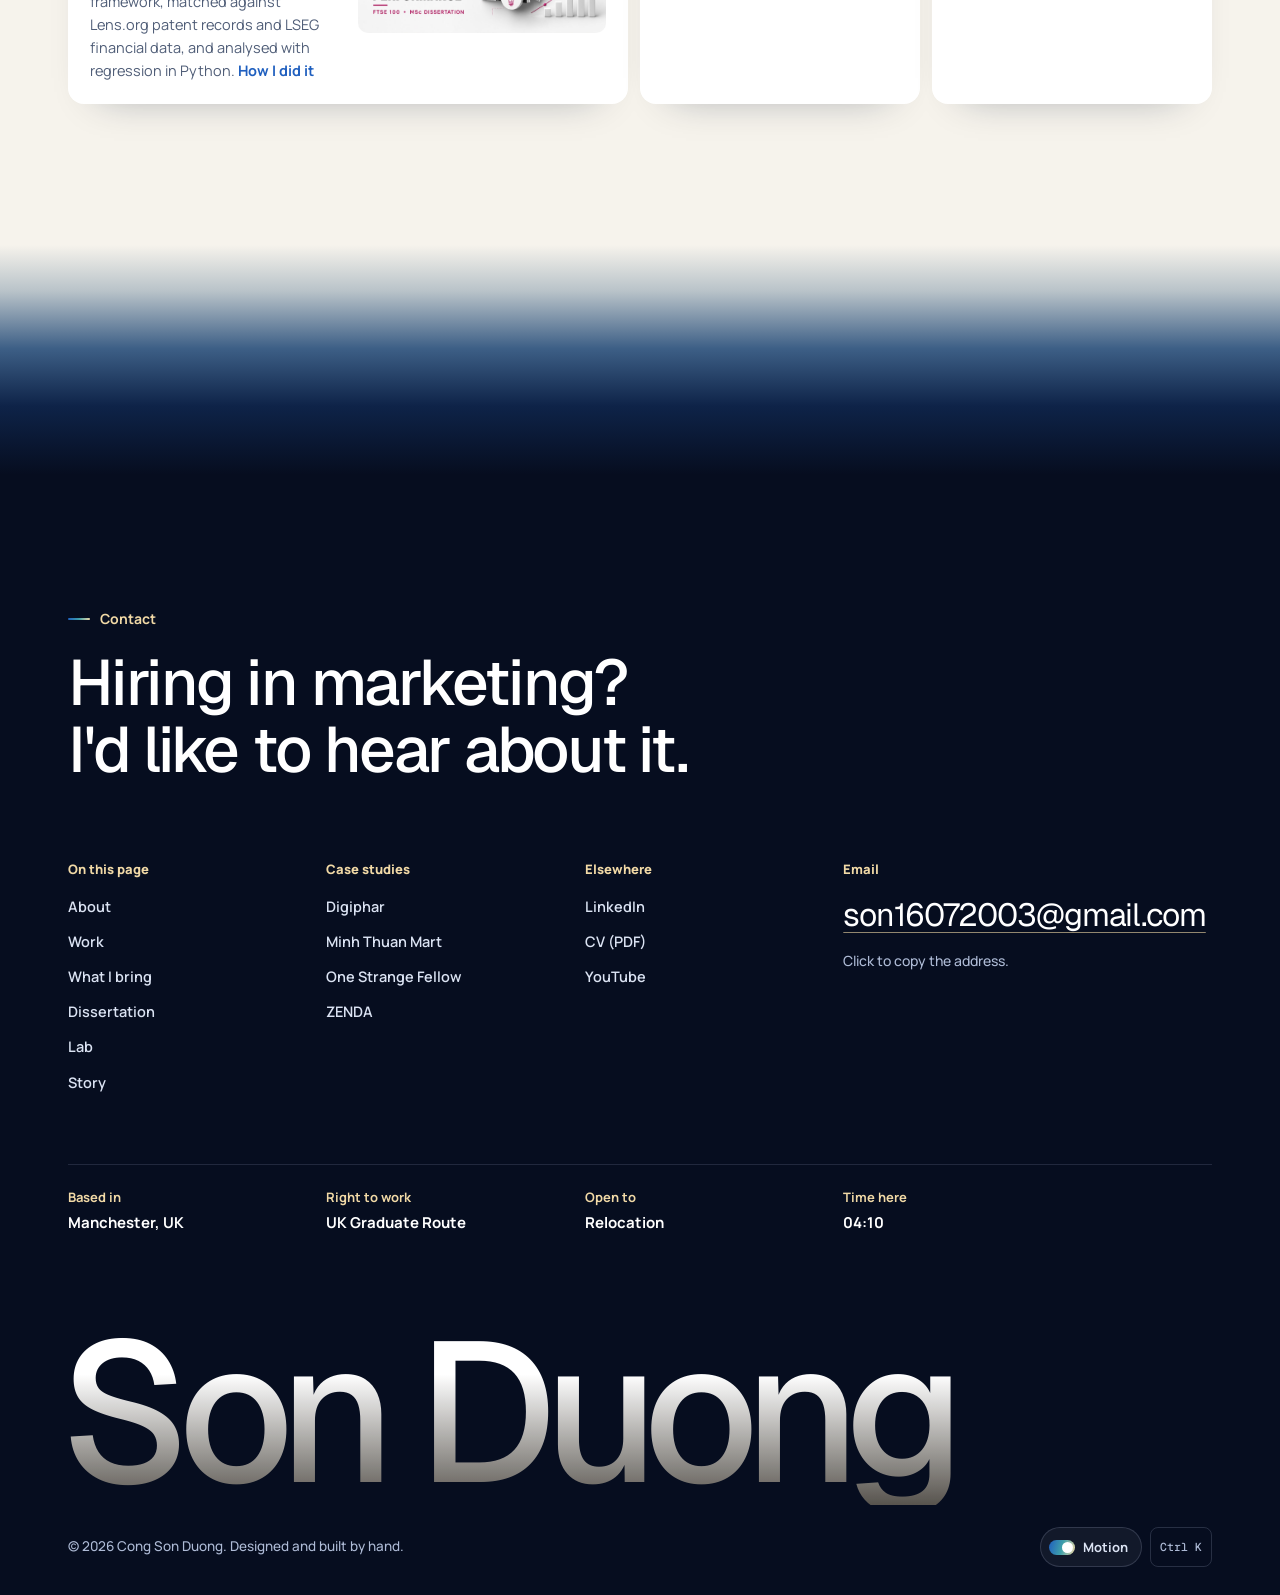
==== commit 34a6d1e4: "Added dissertation section, Itaewon experience, clearer testing lab and updated CV" ====
--- a/index.html
+++ b/index.html
@@ -58,6 +58,7 @@
         <a href="#about">About</a>
         <a href="#work">Work</a>
         <a href="#bring">What I bring</a>
+        <a href="#research">Research</a>
         <a href="#lab">Lab</a>
         <a href="#story">Story</a>
         <a href="#experience">CV</a>
@@ -102,6 +103,7 @@
         <div class="marks">
           <div class="mark"><b>Digiphar</b><span>Meta ads</span></div>
           <div class="mark"><b>Minh Thuan Mart</b><span>Retail marketing</span></div>
+          <div class="mark"><b>Itaewon</b><span>UK retail and Reels</span></div>
           <div class="mark"><b>One Strange Fellow</b><span>YouTube</span></div>
           <div class="mark"><b>ZENDA</b><span>Amazon listings</span></div>
           <div class="mark"><b>UEA</b><span>MSc, Distinction</span></div>
@@ -260,10 +262,94 @@
               <li><svg viewBox="0 0 24 24" fill="none" stroke="currentColor" stroke-width="2.4" stroke-linecap="round" stroke-linejoin="round" aria-hidden="true"><circle cx="12" cy="12" r="10" stroke-width="1.6"/><path d="m8 12.5 2.5 2.5L16 9.5"/></svg>Performance tracking in Google Sheets and Excel</li>
               <li><svg viewBox="0 0 24 24" fill="none" stroke="currentColor" stroke-width="2.4" stroke-linecap="round" stroke-linejoin="round" aria-hidden="true"><circle cx="12" cy="12" r="10" stroke-width="1.6"/><path d="m8 12.5 2.5 2.5L16 9.5"/></svg>ROAS, cost per result and budget pacing</li>
               <li><svg viewBox="0 0 24 24" fill="none" stroke="currentColor" stroke-width="2.4" stroke-linecap="round" stroke-linejoin="round" aria-hidden="true"><circle cx="12" cy="12" r="10" stroke-width="1.6"/><path d="m8 12.5 2.5 2.5L16 9.5"/></svg>Google Analytics 4 and Google Ads Search certified</li>
-              <li><svg viewBox="0 0 24 24" fill="none" stroke="currentColor" stroke-width="2.4" stroke-linecap="round" stroke-linejoin="round" aria-hidden="true"><circle cx="12" cy="12" r="10" stroke-width="1.6"/><path d="m8 12.5 2.5 2.5L16 9.5"/></svg>Python for regression on large data sets</li>
+              <li><svg viewBox="0 0 24 24" fill="none" stroke="currentColor" stroke-width="2.4" stroke-linecap="round" stroke-linejoin="round" aria-hidden="true"><circle cx="12" cy="12" r="10" stroke-width="1.6"/><path d="m8 12.5 2.5 2.5L16 9.5"/></svg>Regression analysis in Python (pandas, statsmodels)</li>
             </ul>
-            <div class="proof"><b>100 reports</b>FTSE 100 annual reports I coded by hand for my dissertation</div>
-          </article>
+            <div class="proof"><b>83 reports</b>FTSE 100 annual reports I read in full and scored by hand for my dissertation</div>
+          </article>
+        </div>
+      </div>
+    </section>
+    <section class="section on-light" id="research" style="padding-top:0">
+      <div class="container">
+        <div class="head-row">
+          <div>
+            <span class="label">My MSc dissertation</span>
+            <h2>Does talking about AI make a company worth more?</h2>
+          </div>
+          <p>For my MSc at UEA I read the 2025 annual reports of 83 FTSE 100 companies and checked their AI claims against patent records and financial data. It scored 85%.</p>
+        </div>
+
+        <div class="research-grid">
+          <div class="r-copy">
+            <p class="r-lede">Since ChatGPT arrived, almost every big company talks about AI in its annual report. I wanted to know whether that talk tells investors anything real.</p>
+            <h3>How I did it</h3>
+            <ul>
+              <li>Built a scoring framework of 8 AI themes, with the rules fixed before I read a single report</li>
+              <li>Read every report in full, from 14,000 to 329,000 words, and counted AI terms against report length</li>
+              <li>Matched each company to its AI patents on Lens.org and its financials from LSEG</li>
+              <li>Tested the links with six regression models in Python</li>
+            </ul>
+            <h3>What I found</h3>
+            <ul>
+              <li>Companies that talked more about AI had a somewhat higher market value, but the result was weak and rested largely on one company</li>
+              <li>There was no reliable link with profit</li>
+              <li>Having AI patents didn't make the AI talk count for more</li>
+            </ul>
+            <p class="r-take"><b>What I took into marketing:</b> when nearly half the companies cover 7 or 8 of the 8 themes, covering them stops setting anyone apart. Ad claims work the same way. Being specific is what stands out.</p>
+          </div>
+
+          <figure class="talk-proof">
+            <figcaption class="tp-title">Talk versus proof, FY2025</figcaption>
+            <div class="tp-row" style="--c:var(--teal)">
+              <div class="tp-head"><b>40 of 83</b><span>covered at least 7 of my 8 AI themes</span></div>
+              <div class="dots" data-dots="40/83" role="img" aria-label="40 of 83 companies"></div>
+            </div>
+            <div class="tp-row" style="--c:var(--sand)">
+              <div class="tp-head"><b>21 of 83</b><span>had an AI patent family I could trace, 2020 to 2024</span></div>
+              <div class="dots" data-dots="21/83" role="img" aria-label="21 of 83 companies"></div>
+            </div>
+            <p class="tp-note">Each dot is one company. The two measures were only loosely linked (a correlation of <b>0.34</b>), so how much a company says about AI tells you little about what it has patented.</p>
+          </figure>
+        </div>
+
+        <div class="transfer">
+          <h3>What it trained me to do at work</h3>
+          <div class="tr-head" aria-hidden="true"><span>The skill</span><span>In the dissertation</span><span>In your team</span></div>
+          <div class="tr-row">
+            <h4>Set the rules first</h4>
+            <p><span class="m-k">In the dissertation</span>I wrote a coding manual for the 8 AI themes and fixed it before reading any reports, so my scores couldn't drift towards the answer I wanted.</p>
+            <p class="job"><span class="m-k">In your team</span>Naming conventions, KPIs and test plans agreed before a campaign goes live, so results can be compared fairly.</p>
+          </div>
+          <div class="tr-row">
+            <h4>Make messy data line up</h4>
+            <p><span class="m-k">In the dissertation</span>Three sources: annual reports, Lens.org patents and LSEG financial data. I matched subsidiaries to their parent companies and scaled keyword counts to report length.</p>
+            <p class="job"><span class="m-k">In your team</span>Meta, GA4 and sales figures joined into one report, with big and small campaigns compared on the same scale.</p>
+          </div>
+          <div class="tr-row">
+            <h4>Tell a real result from noise</h4>
+            <p><span class="m-k">In the dissertation</span>Six regression models in Python (pandas and statsmodels), controlling for company size, debt and sector, with error estimates suited to a small sample.</p>
+            <p class="job"><span class="m-k">In your team</span>Calling an A/B test only when the gap is real, and saying so when the sample is too small to call.</p>
+          </div>
+          <div class="tr-row">
+            <h4>Check the odd number</h4>
+            <p><span class="m-k">In the dissertation</span>One company's return on assets was over 100%. I assumed it was my spreadsheet error, checked the published accounts and found it was right: Rightmove's value is its brand and website, which accounts don't record.</p>
+            <p class="job"><span class="m-k">In your team</span>When a dashboard spikes, I find out why before the number reaches a client or a manager.</p>
+          </div>
+          <div class="tr-row">
+            <h4>Say what the data can't show</h4>
+            <p><span class="m-k">In the dissertation</span>My main hypothesis wasn't supported. I worked out the smallest effect 83 companies could detect, and reported that the study was too small to tell, not that there was no effect.</p>
+            <p class="job"><span class="m-k">In your team</span>Flat results reported plainly, with the reason and what to try next.</p>
+          </div>
+          <div class="tr-row">
+            <h4>Plan for the slow part</h4>
+            <p><span class="m-k">In the dissertation</span>Collecting the data took far longer than analysing it, and I cut my plan from three years of data to one. Next time I'd run five companies start to finish before setting the timetable.</p>
+            <p class="job"><span class="m-k">In your team</span>New projects tried on a small batch first, so the deadline is based on how long the work really takes.</p>
+          </div>
+        </div>
+
+        <div class="r-foot">
+          <p>The full dissertation, <i>AI Disclosure, Formalised Innovation Activity and Firm Performance</i>, is available on request.</p>
+          <a class="btn magnetic" href="#contact"><span class="btn-label">Ask for a copy</span><span class="arr"><svg viewBox="0 0 24 24" fill="none" stroke="currentColor" stroke-width="2.2" stroke-linecap="round" stroke-linejoin="round" aria-hidden="true"><path d="M7 17 17 7M8 7h9v9"/></svg></span></a>
         </div>
       </div>
     </section>
@@ -273,7 +359,7 @@
         <div class="lab-copy">
           <span class="label">The testing lab</span>
           <h2>Never launch one ad.</h2>
-          <p>At Digiphar the rule was £600 in revenue with ad spend under a third of it. I passed my probation with spend held below 32%. This is the loop that got me there. Press the button to play a round with made-up numbers.</p>
+          <p>At Digiphar every ad had to earn its budget: £600 in revenue with spend under a third of it, roughly a 3:1 return. I passed my probation with spend held below 32%. The panel shows how I decided which ads got more money: four ads are measured against 3:1, then sorted by the rules under the table. The numbers are made up; the 3:1 target was real.</p>
           <ol class="loop">
             <li><span><b>Research.</b> Check the Ad Library and what already wins in the category.</span></li>
             <li><span><b>Build variants.</b> Hooks, angles and formats, all ready before launch.</span></li>
@@ -295,8 +381,14 @@
             <div class="dash-row" data-v><span class="name">Static C, offer-led</span><div class="bar"><span></span></div><span class="pill">waiting</span></div>
             <div class="dash-row" data-v><span class="name">Video D, founder story</span><div class="bar"><span></span></div><span class="pill">waiting</span></div>
           </div>
+          <ul class="dash-rules" aria-label="How each ad is sorted">
+            <li style="--c:var(--d-teal)"><b>Scale</b><span>Best return this round: it gets more budget</span></li>
+            <li style="--c:var(--d-blue)"><b>Keep</b><span>3:1 or better: leave it running</span></li>
+            <li style="--c:var(--d-gold)"><b>Iterate</b><span>2:1 to 3:1: make a new version</span></li>
+            <li style="--c:var(--d-red)"><b>Cut</b><span>Under 2:1: stop it</span></li>
+          </ul>
           <div class="dash-foot">
-            <span class="legend"><span><i style="background:var(--d-teal)"></i>Scale</span><span><i style="background:var(--d-blue)"></i>Keep</span><span><i style="background:var(--d-gold)"></i>Iterate</span><span><i style="background:var(--d-red)"></i>Cut</span></span>
+            <p class="dash-result" aria-live="polite">Four ads, one budget. Run a round to see where the money goes.</p>
             <button class="btn run-btn magnetic" type="button"><span class="btn-label">Run the test</span><span class="arr"><svg viewBox="0 0 24 24" fill="currentColor" aria-hidden="true"><path d="M8 5v14l11-7z"/></svg></span></button>
           </div>
         </div>
@@ -332,13 +424,13 @@
               <p>At Digiphar the ad spend was real money and the targets were strict. I wrote the commercials, directed the shoots, and learned to stop guessing and test everything.</p></div>
           </article>
           <article class="chapter">
-            <div class="pic"><img src="assets/img/me-london.jpg" alt="Son in London at night, Big Ben behind him" loading="lazy" style="object-position:center 38%"></div>
+            <div class="pic"><img src="assets/img/me-london.jpg" alt="Son in London at night, Big Ben behind him" loading="lazy" style="object-position:center 62%"></div>
             <div class="txt"><div class="when"><span>2025–2026</span><span>Norwich, UK</span></div>
               <h3>A new country, a harder degree</h3>
-              <p>I moved to the UK for an MSc at UEA, finished it with a Distinction, and worked part-time in a busy shop alongside it.</p></div>
+              <p>I moved to the UK for an MSc at UEA and finished it with a Distinction. Alongside it I worked part-time at a Korean supermarket in Norwich, and appeared in the shop's Instagram Reels: my first content for a UK audience.</p></div>
           </article>
           <article class="chapter last">
-            <div class="pic"><img src="assets/img/me-manchester.jpg" alt="Son at Manchester Cathedral" loading="lazy"></div>
+            <div class="pic"><img src="assets/img/me-manchester.jpg" alt="Son at Manchester Cathedral" loading="lazy" style="object-position:center 60%"></div>
             <div class="txt"><div class="when"><span>Now</span><span>Manchester, UK</span></div>
               <h3>The next chapter needs a marketing team</h3>
               <p>I'm open to any marketing role, and happiest where I can plan campaigns and make the content for them. I can start straight away.</p>
@@ -402,6 +494,13 @@
             </ul></div></div>
           </div>
           <div class="xp-item">
+            <button class="xp-head" aria-expanded="false"><span class="d">Oct 2025–Sep 2026</span><h3>Shop Assistant</h3><span class="co">Itaewon Korean Supermarket, Norwich, UK</span><span class="plus" aria-hidden="true"></span></button>
+            <div class="xp-body"><div><ul>
+              <li>Appeared on camera in the shop's Instagram Reels, from comedy skits to talking-to-camera videos filmed in store</li>
+              <li>Customer service and sales, stock intake, supplier orders and in-store promotions, part-time alongside the MSc</li>
+            </ul></div></div>
+          </div>
+          <div class="xp-item">
             <button class="xp-head" aria-expanded="false"><span class="d">2023</span><h3>Creator and Producer</h3><span class="co">One Strange Fellow, YouTube</span><span class="plus" aria-hidden="true"></span></button>
             <div class="xp-body"><div><ul>
               <li>Researched, scripted, voiced and edited around 20 long-form videos, reaching 2,000+ views from a standing start</li>
@@ -424,19 +523,13 @@
               <li>Turned design-trend research into new product ideas, mock-ups and Seller Central listings</li>
             </ul></div></div>
           </div>
-          <div class="xp-item">
-            <button class="xp-head" aria-expanded="false"><span class="d">2025–2026</span><h3>Shop Assistant</h3><span class="co">Itaewon Shop, Norwich, UK</span><span class="plus" aria-hidden="true"></span></button>
-            <div class="xp-body"><div><ul>
-              <li>Customer service and sales, stock intake, supplier orders and in-store promotions, part-time alongside the MSc</li>
-            </ul></div></div>
-          </div>
         </div>
         <div class="creds">
           <div class="cred wide">
             <div>
               <span class="k">MSc, Distinction, 2025–2026</span>
               <h3>Digital Business and Management, University of East Anglia</h3>
-              <p style="margin:0">Dissertation (85%) on AI disclosure in the FTSE 100: my own coding framework, matched against Lens.org patent records and LSEG financial data, and analysed with regression in Python.</p>
+              <p style="margin:0">Dissertation (85%) on AI disclosure in the FTSE 100: my own coding framework, matched against Lens.org patent records and LSEG financial data, and analysed with regression in Python. <a href="#research" style="color:var(--royal);font-weight:700">How I did it</a></p>
             </div>
             <img src="assets/work/cover-dissertation.jpg" alt="Dissertation cover: AI disclosure and firm performance in the FTSE 100" loading="lazy">
           </div>
@@ -453,7 +546,7 @@
       <span class="label">Contact</span>
       <h2 class="foot-cta">Hiring in marketing? I'd like to hear about it.</h2>
       <div class="foot-grid">
-        <div><h4>On this page</h4><ul><li><a href="#about">About</a></li><li><a href="#work">Work</a></li><li><a href="#bring">What I bring</a></li><li><a href="#lab">Lab</a></li><li><a href="#story">Story</a></li></ul></div>
+        <div><h4>On this page</h4><ul><li><a href="#about">About</a></li><li><a href="#work">Work</a></li><li><a href="#bring">What I bring</a></li><li><a href="#research">Dissertation</a></li><li><a href="#lab">Lab</a></li><li><a href="#story">Story</a></li></ul></div>
         <div><h4>Case studies</h4><ul><li><a href="work/digiphar.html">Digiphar</a></li><li><a href="work/minh-thuan-mart.html">Minh Thuan Mart</a></li><li><a href="work/one-strange-fellow.html">One Strange Fellow</a></li><li><a href="work/zenda.html">ZENDA</a></li></ul></div>
         <div><h4>Elsewhere</h4><ul><li><a href="https://www.linkedin.com/in/cong-son-duong" target="_blank" rel="noopener">LinkedIn</a></li><li><a href="assets/Cong-Son-Duong-CV.pdf" target="_blank" rel="noopener">CV (PDF)</a></li><li><a href="https://www.youtube.com/@OneStrangeFellow" target="_blank" rel="noopener">YouTube</a></li></ul></div>
         <div>
--- a/css/style.css
+++ b/css/style.css
@@ -119,13 +119,13 @@
 .logo { display: flex; align-items: center; gap: 12px; font-family: var(--font-display); font-size: 17px; font-weight: 600; letter-spacing: -0.02em; }
 .logo-mark { width: 36px; height: 36px; border-radius: 10px; background: var(--grad); color: var(--navy); display: grid; place-items: center; font-size: 13px; font-weight: 800; letter-spacing: -0.02em; }
 .nav-links { display: flex; gap: 4px; padding: 5px; border-radius: 999px; background: rgba(255, 255, 255, 0.05); border: 1px solid rgba(174, 187, 214, 0.14); }
-.nav-links a { font-size: 14px; font-weight: 600; color: #d6deef; padding: 8px 15px; border-radius: 999px; transition: color 0.2s, background 0.2s; }
+.nav-links a { white-space: nowrap; font-size: 14px; font-weight: 600; color: #d6deef; padding: 8px 15px; border-radius: 999px; transition: color 0.2s, background 0.2s; }
 .nav-links a:hover, .nav-links a.active { color: #fff; background: rgba(255, 255, 255, 0.1); }
 .nav-cta { display: flex; align-items: center; gap: 8px; }
 .nav .btn { min-height: 40px; font-size: 14px; padding: 4px 4px 4px 14px; background: #fff; color: var(--navy); border-color: #fff; }
 .nav .btn .arr { width: 30px; height: 30px; }
 .menu-toggle { display: none; width: 44px; height: 44px; border-radius: var(--radius); border: 1px solid rgba(174, 187, 214, 0.25); background: transparent; color: #fff; cursor: pointer; }
-@media (max-width: 960px) {
+@media (max-width: 1120px) {
   .nav-links, .nav-cta .btn, .nav-cta .motion-toggle { display: none; }
   .menu-toggle { display: grid; place-items: center; }
   .nav.open { background: var(--abyss); }
@@ -170,7 +170,7 @@
 
 .trusted { position: relative; z-index: 4; padding-top: 36px; padding-bottom: 96px; }
 .trusted .label { margin-bottom: 18px; }
-.marks { display: grid; grid-template-columns: repeat(6, 1fr); border-top: 1px solid rgba(174, 187, 214, 0.16); }
+.marks { display: grid; grid-template-columns: repeat(7, 1fr); border-top: 1px solid rgba(174, 187, 214, 0.16); }
 .mark { padding: 18px 16px 0 0; }
 .mark b { display: block; font-family: var(--font-display); font-size: clamp(16px, 1.4vw, 20px); font-weight: 600; letter-spacing: -0.03em; color: #fff; }
 .mark span { display: block; font-size: 13px; color: var(--mist); margin-top: 3px; font-weight: 600; }
@@ -185,7 +185,7 @@
   .marks { grid-template-columns: repeat(3, 1fr); row-gap: 8px; }
 }
 @media (max-width: 560px) {
-  .hero-photo { right: -20%; height: 52svh; }
+  .hero-photo { right: -3%; height: 52svh; }
   .marks { grid-template-columns: repeat(2, 1fr); }
 }
 
@@ -297,6 +297,46 @@
 .offer.feature .proof b { color: var(--sand); }
 .offer.c-teal { --tick: var(--d-teal); }
 @media (max-width: 900px) { .bring { grid-template-columns: 1fr; } .offer { min-height: 0; } }
+
+/* ---------- Dissertation ---------- */
+
+.research-grid { display: grid; grid-template-columns: 1fr 1fr; gap: 12px; }
+.r-copy { background: #fff; border-radius: 16px; padding: clamp(22px, 3vw, 32px); box-shadow: 0 24px 50px -36px rgba(14, 26, 51, 0.45); }
+.r-lede { font-family: var(--font-display); font-size: clamp(20px, 1.9vw, 25px); letter-spacing: -0.03em; line-height: 1.3; color: var(--ink); margin-bottom: 26px; }
+.r-copy h3 { font-family: var(--font); font-size: 15px; font-weight: 800; letter-spacing: -0.01em; color: var(--royal); margin-bottom: 10px; }
+.r-copy ul { margin: 0 0 24px; padding-left: 18px; display: grid; gap: 8px; font-size: 15px; color: var(--slate); }
+.r-copy li::marker { color: var(--teal); }
+.r-take { margin: 0; padding-top: 18px; border-top: 1px solid var(--line); font-size: 15px; color: var(--slate); }
+.r-take b { color: var(--ink); }
+.talk-proof { margin: 0; background: var(--navy); color: #fff; border-radius: 16px; padding: clamp(22px, 3vw, 32px); display: flex; flex-direction: column; box-shadow: 0 30px 70px -36px rgba(31, 95, 191, 0.7); }
+.tp-title { font-size: 14px; font-weight: 700; color: var(--sand); margin-bottom: 26px; }
+.tp-row + .tp-row { margin-top: 30px; }
+.tp-head { display: flex; align-items: baseline; gap: 16px; margin-bottom: 14px; }
+.tp-head b { font-family: var(--font-display); font-size: clamp(30px, 3.4vw, 46px); font-weight: 500; letter-spacing: -0.05em; line-height: 1; color: var(--c); white-space: nowrap; font-variant-numeric: tabular-nums; }
+.tp-head span { font-size: 15px; color: #d3dbee; line-height: 1.4; }
+.dots { display: grid; grid-template-columns: repeat(21, 1fr); gap: 5px; }
+.dots i { aspect-ratio: 1; border-radius: 50%; border: 1.5px solid rgba(174, 187, 214, 0.3); transition: background-color 0.35s var(--ease), border-color 0.35s var(--ease); }
+.dots i.on { background: var(--c); border-color: var(--c); }
+.tp-note { margin: auto 0 0; padding-top: 26px; font-size: 14.5px; color: #d3dbee; }
+.tp-note b { color: var(--sand); }
+.transfer { margin-top: clamp(56px, 7vw, 96px); }
+.transfer > h3 { font-size: clamp(26px, 3vw, 40px); margin-bottom: 26px; }
+.tr-head, .tr-row { display: grid; grid-template-columns: 0.8fr 1.35fr 1fr; gap: clamp(18px, 3vw, 40px); }
+.tr-head { padding-bottom: 12px; font-size: 13px; font-weight: 800; color: var(--royal); }
+.tr-row { padding: 22px 0; border-top: 1px solid var(--line); }
+.tr-row h4 { font-size: 21px; letter-spacing: -0.03em; line-height: 1.2; }
+.tr-row p { margin: 0; font-size: 15px; color: var(--slate); }
+.tr-row .job { color: var(--ink); font-weight: 600; }
+.m-k { position: absolute; width: 1px; height: 1px; overflow: hidden; clip: rect(0 0 0 0); white-space: nowrap; }
+.r-foot { display: flex; align-items: center; justify-content: space-between; gap: 20px; flex-wrap: wrap; margin-top: 28px; padding-top: 24px; border-top: 1px solid var(--line); }
+.r-foot p { margin: 0; color: var(--slate); max-width: 60ch; }
+@media (max-width: 900px) { .research-grid { grid-template-columns: 1fr; } }
+@media (max-width: 760px) {
+  .tr-head { display: none; }
+  .tr-row { grid-template-columns: 1fr; gap: 10px; }
+  .m-k { position: static; width: auto; height: auto; clip: auto; display: block; font-size: 12.5px; font-weight: 800; color: var(--royal); margin-bottom: 2px; }
+}
+@media (max-width: 420px) { .dots { gap: 3px; } .tp-head { flex-direction: column; gap: 6px; } }
 
 /* ==========================================================================
    LAB (dashboard uses the data palette)
@@ -336,10 +376,15 @@
 .pill.cut { background: rgba(194, 51, 74, 0.28); color: #ffc0ca; }
 .dash-foot { display: flex; justify-content: space-between; align-items: center; gap: 10px; margin-top: 14px; color: var(--mist); flex-wrap: wrap; font-size: 12.5px; font-weight: 600; }
 .legend { display: flex; gap: 12px; flex-wrap: wrap; }
+.dash-rules { list-style: none; padding: 0; margin: 12px 0 0; display: grid; grid-template-columns: 1fr 1fr; gap: 8px 18px; font-size: 12.5px; color: var(--mist); }
+.dash-rules li { display: grid; grid-template-columns: 62px 1fr; gap: 8px; align-items: baseline; }
+.dash-rules b { display: inline-flex; align-items: center; gap: 6px; color: #fff; font-weight: 800; }
+.dash-rules b::before { content: ""; width: 9px; height: 9px; border-radius: 50%; background: var(--c); flex: none; }
+.dash-result { margin: 0; flex: 1 1 220px; color: #fff; font-size: 13.5px; font-weight: 600; }
 .legend i { display: inline-block; width: 9px; height: 9px; border-radius: 50%; margin-right: 5px; vertical-align: middle; }
 .run-btn[disabled] { opacity: 0.5; pointer-events: none; }
 @media (max-width: 900px) { .lab { grid-template-columns: 1fr; } }
-@media (max-width: 520px) { .dash-row { grid-template-columns: 1.3fr 1fr 0.8fr; } .kpi b { font-size: 20px; } }
+@media (max-width: 520px) { .dash-rules { grid-template-columns: 1fr; } .dash-row { grid-template-columns: 1.3fr 1fr 0.8fr; } .kpi b { font-size: 20px; } }
 
 /* ==========================================================================
    STORY (horizontal)
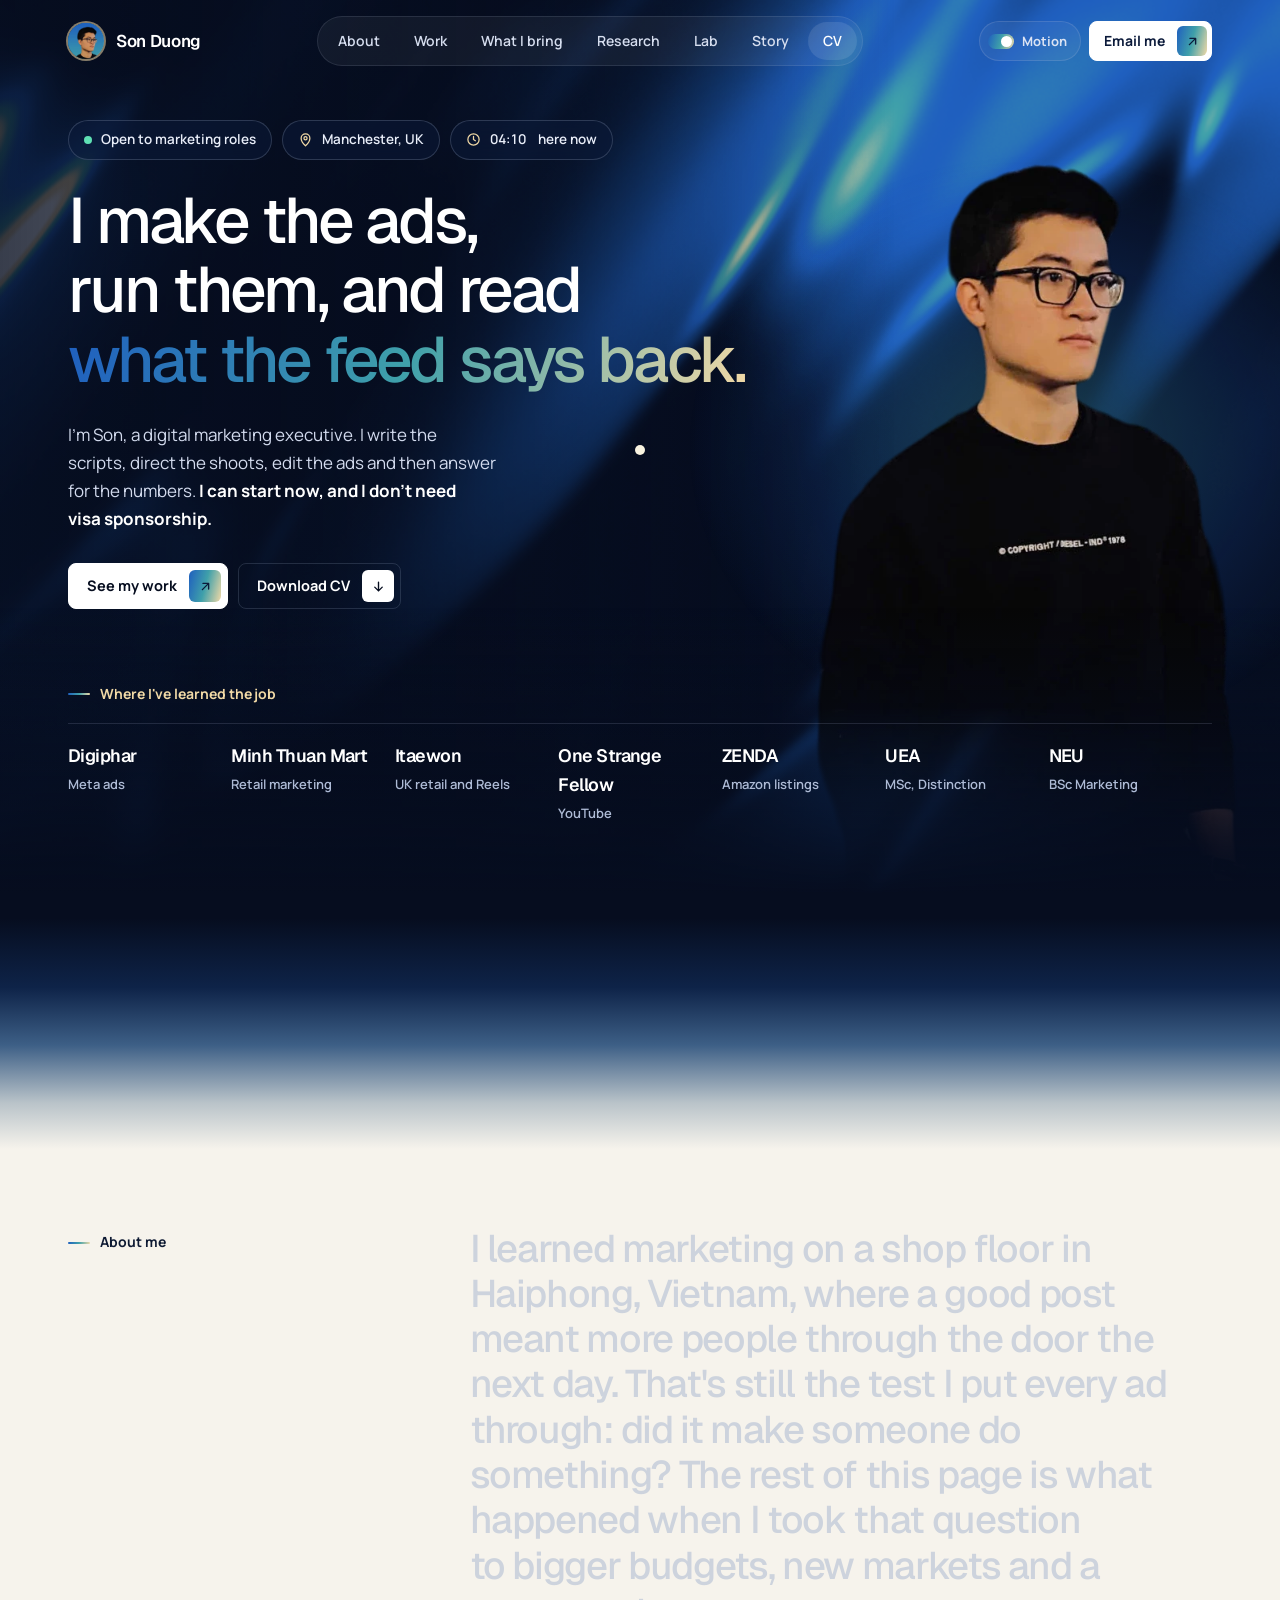
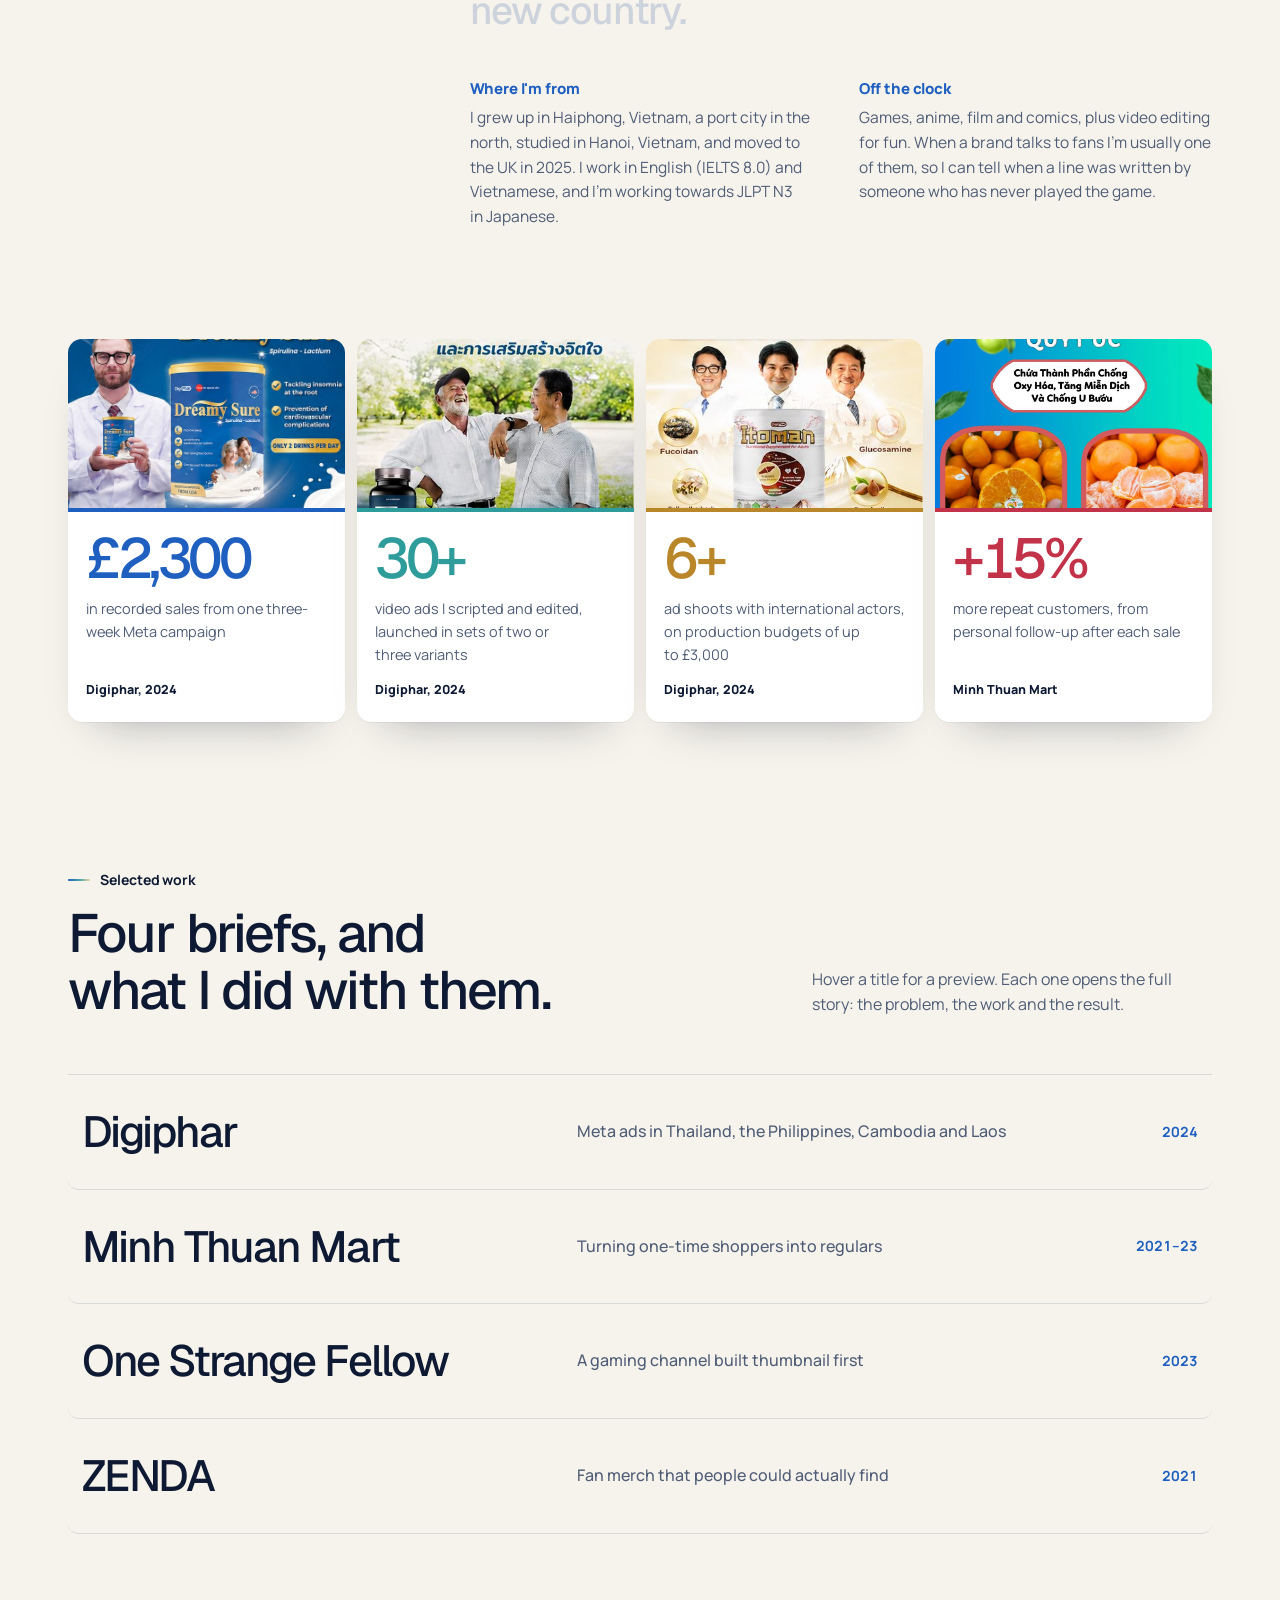
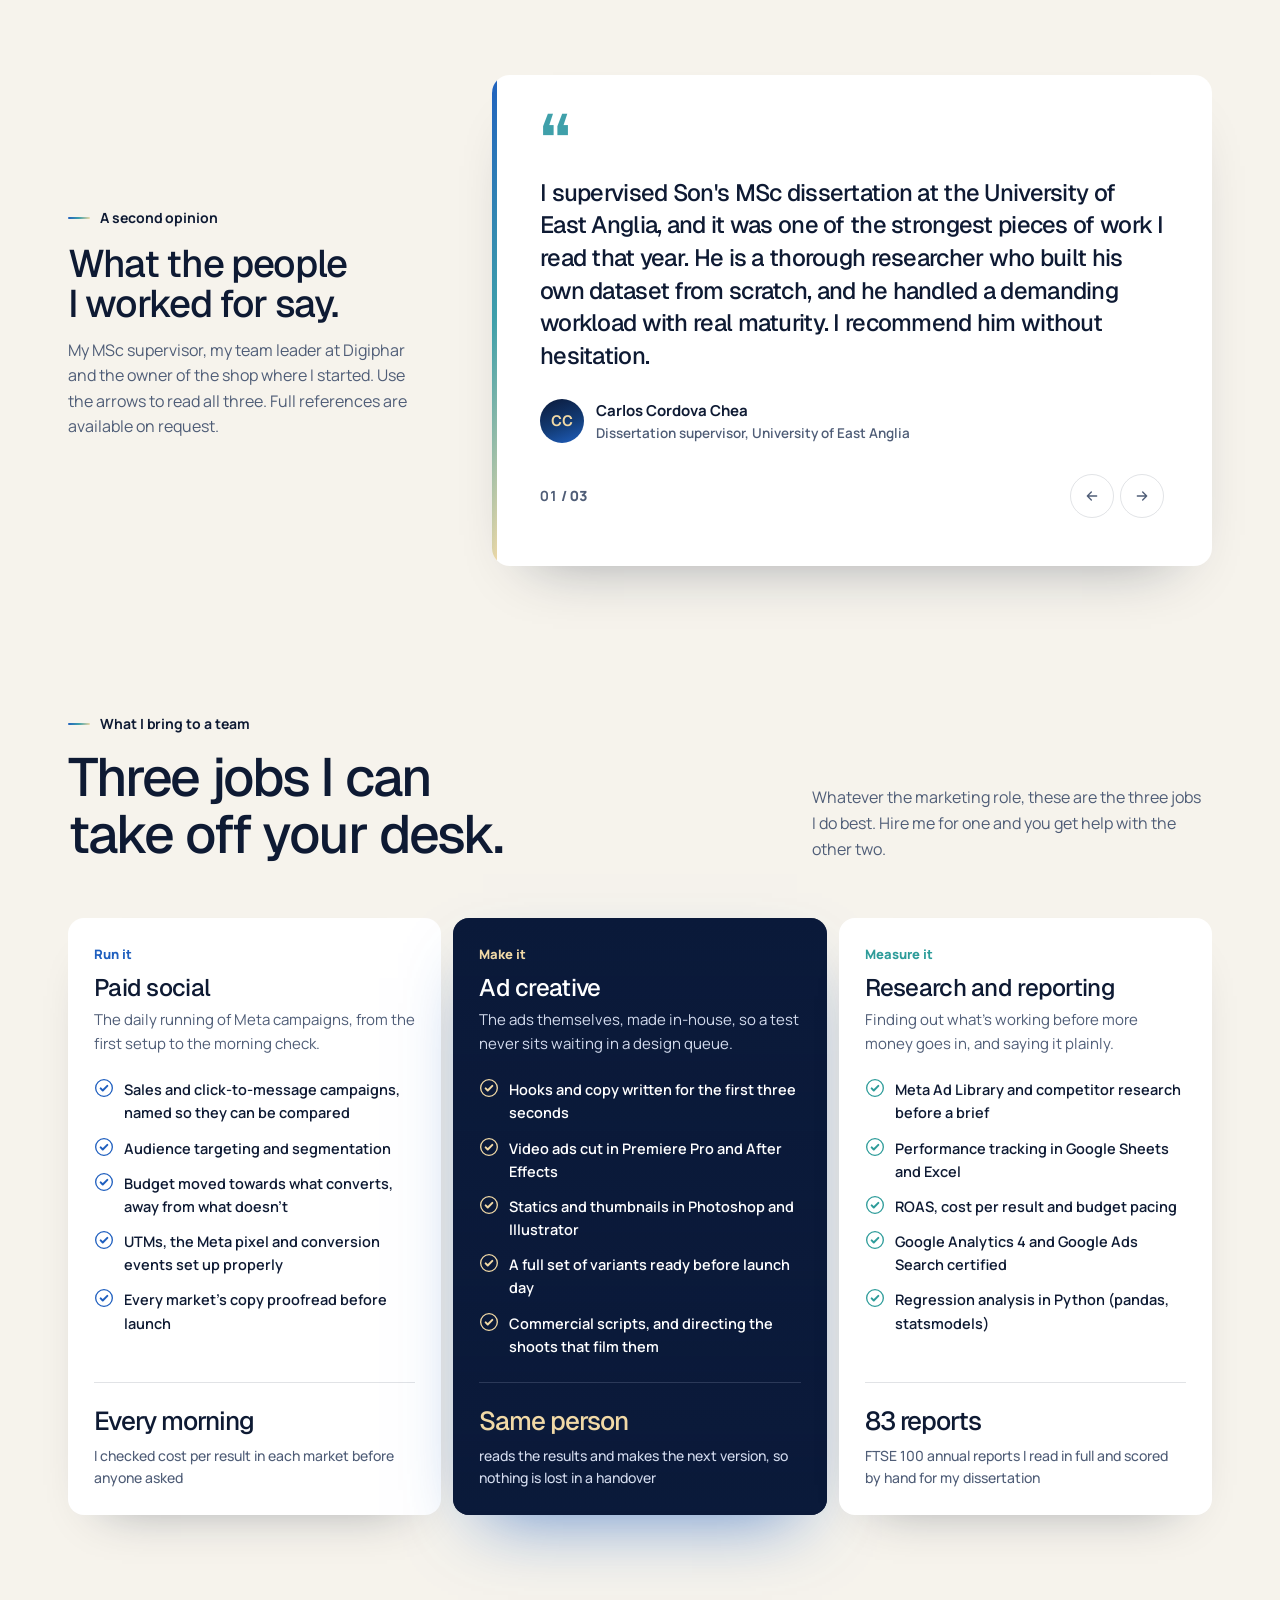
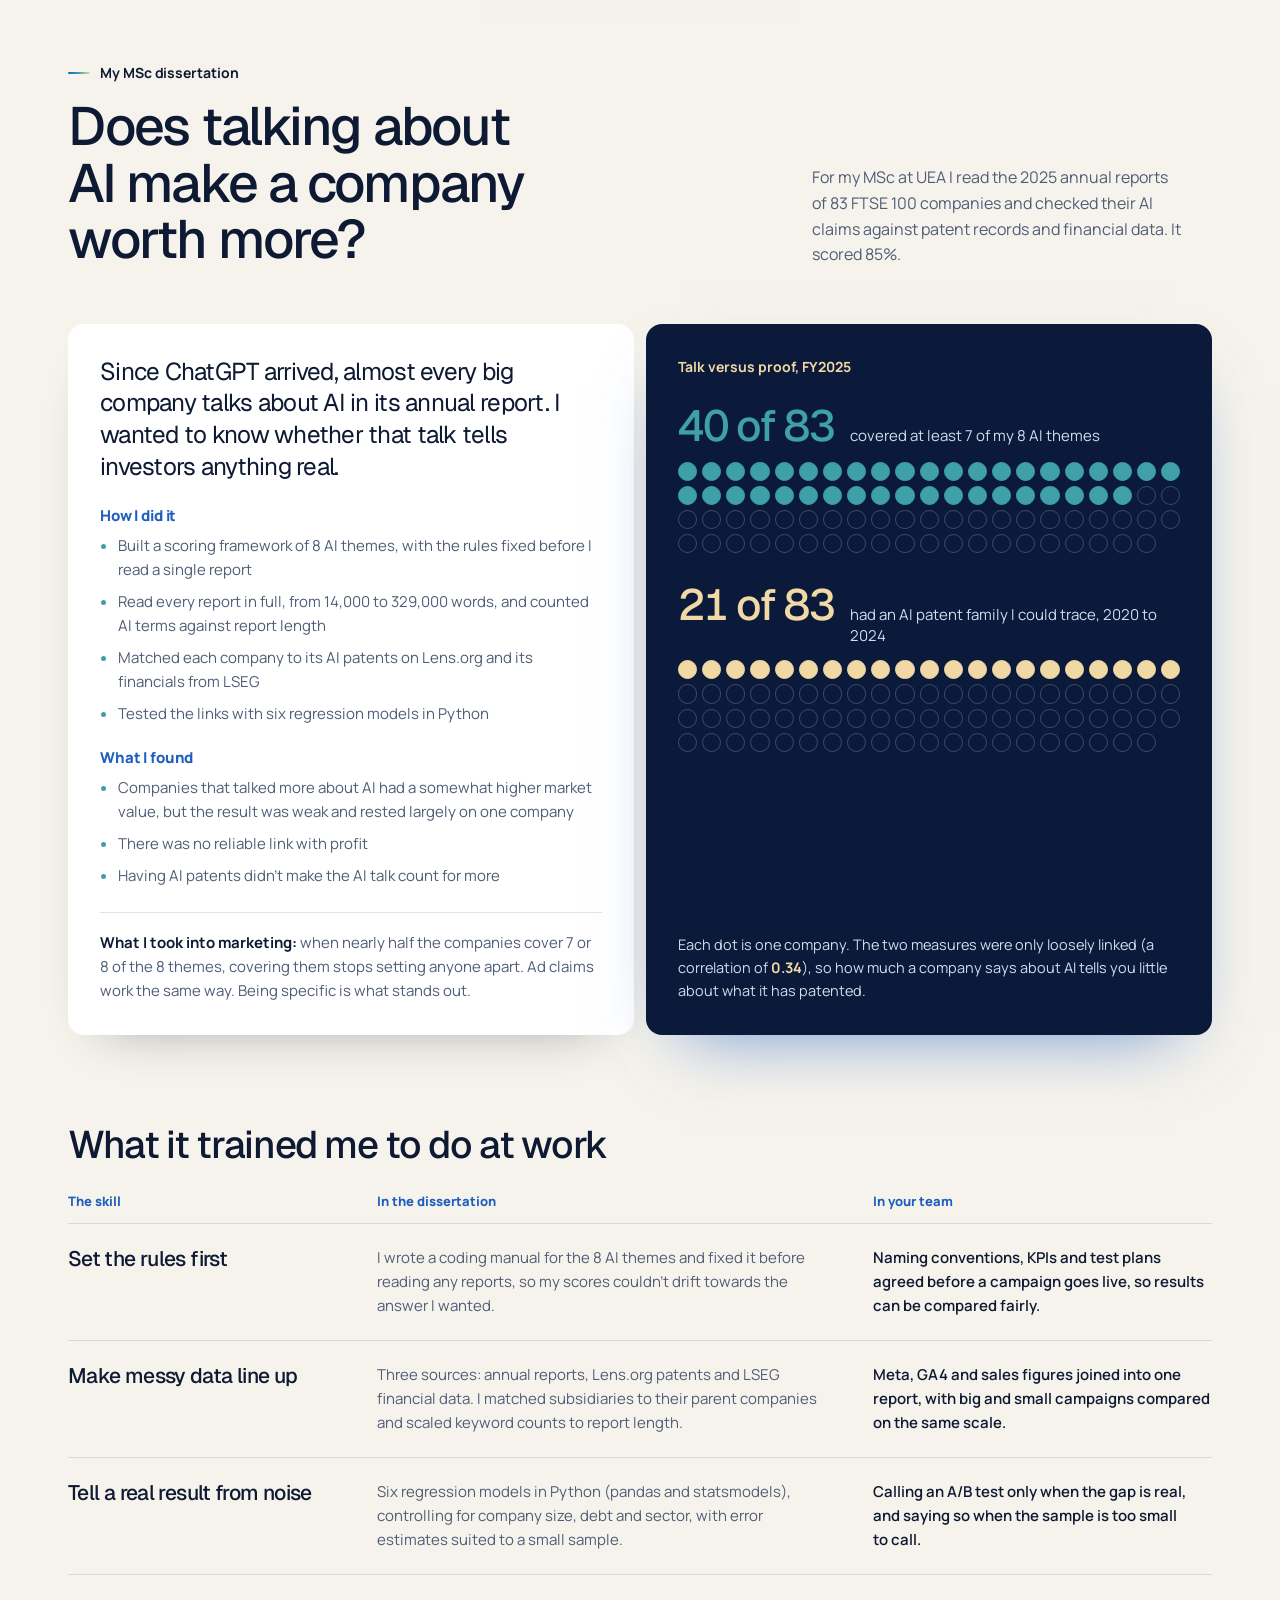
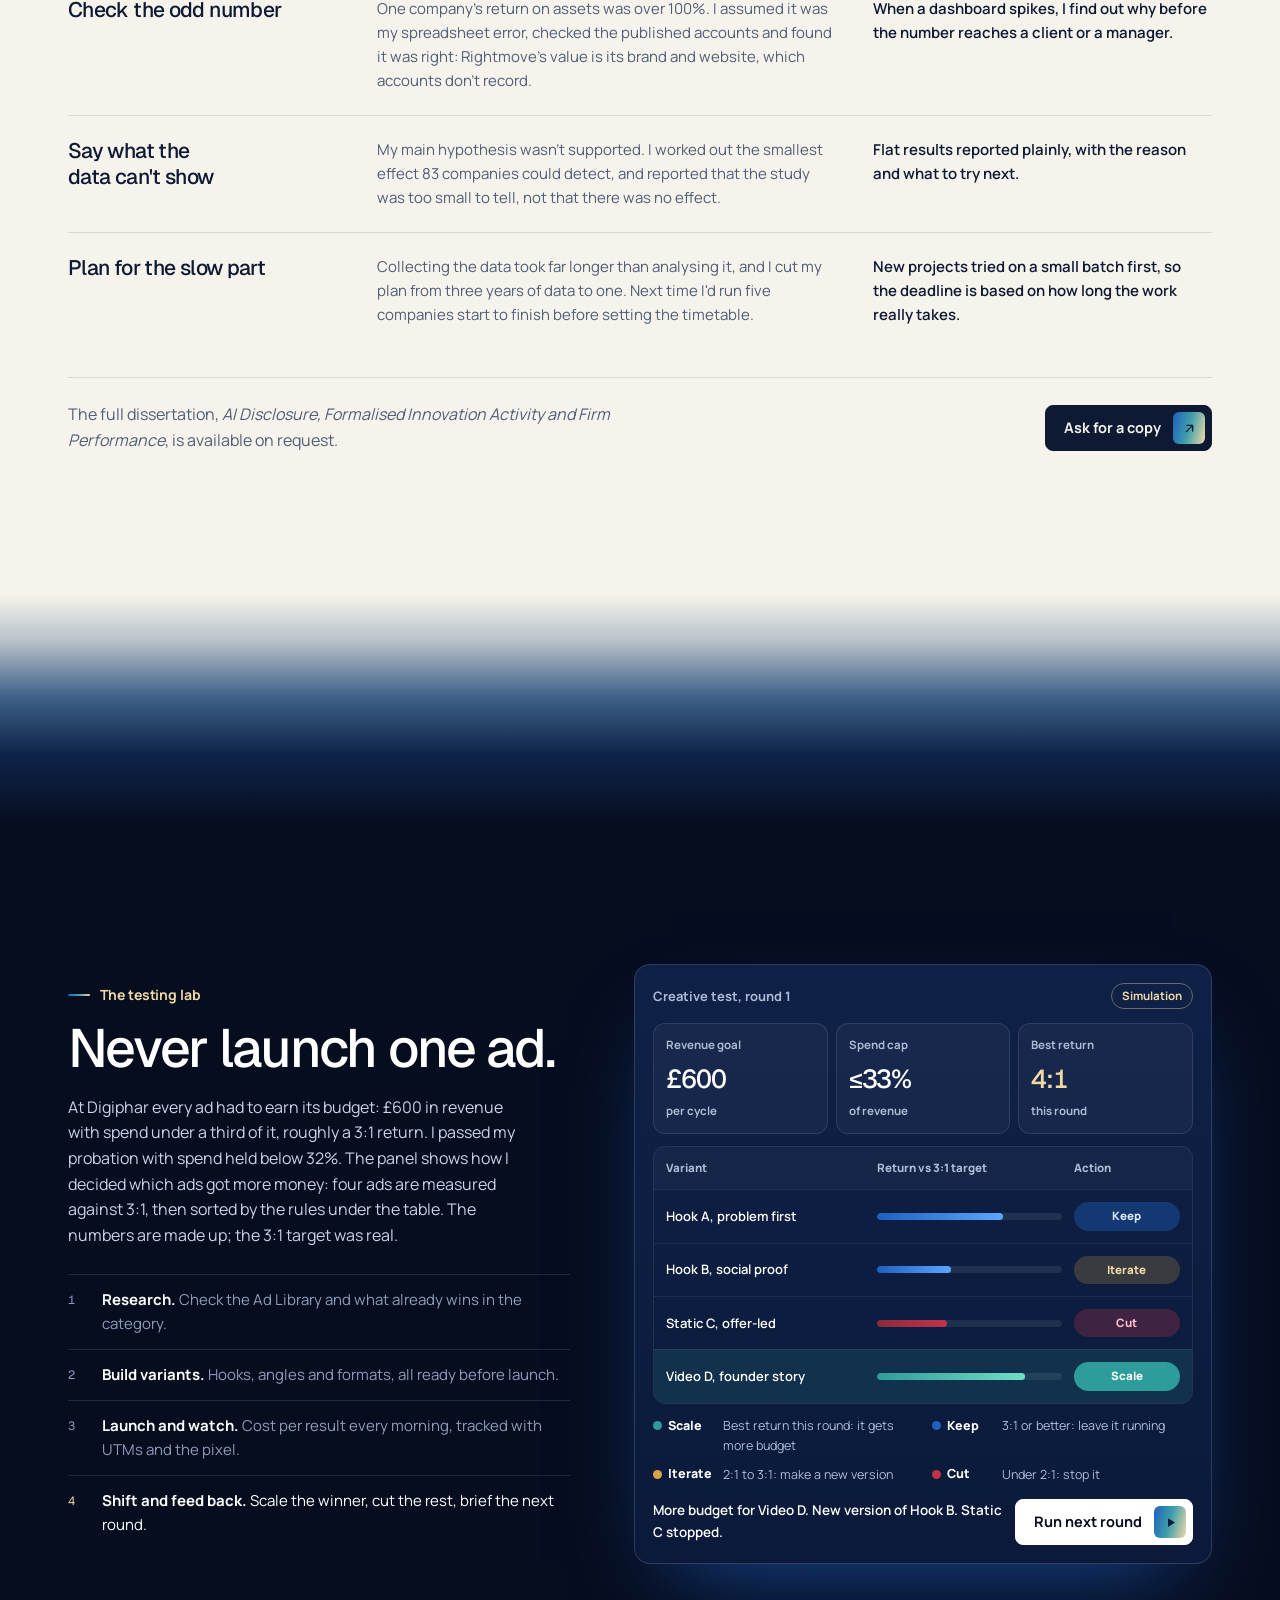
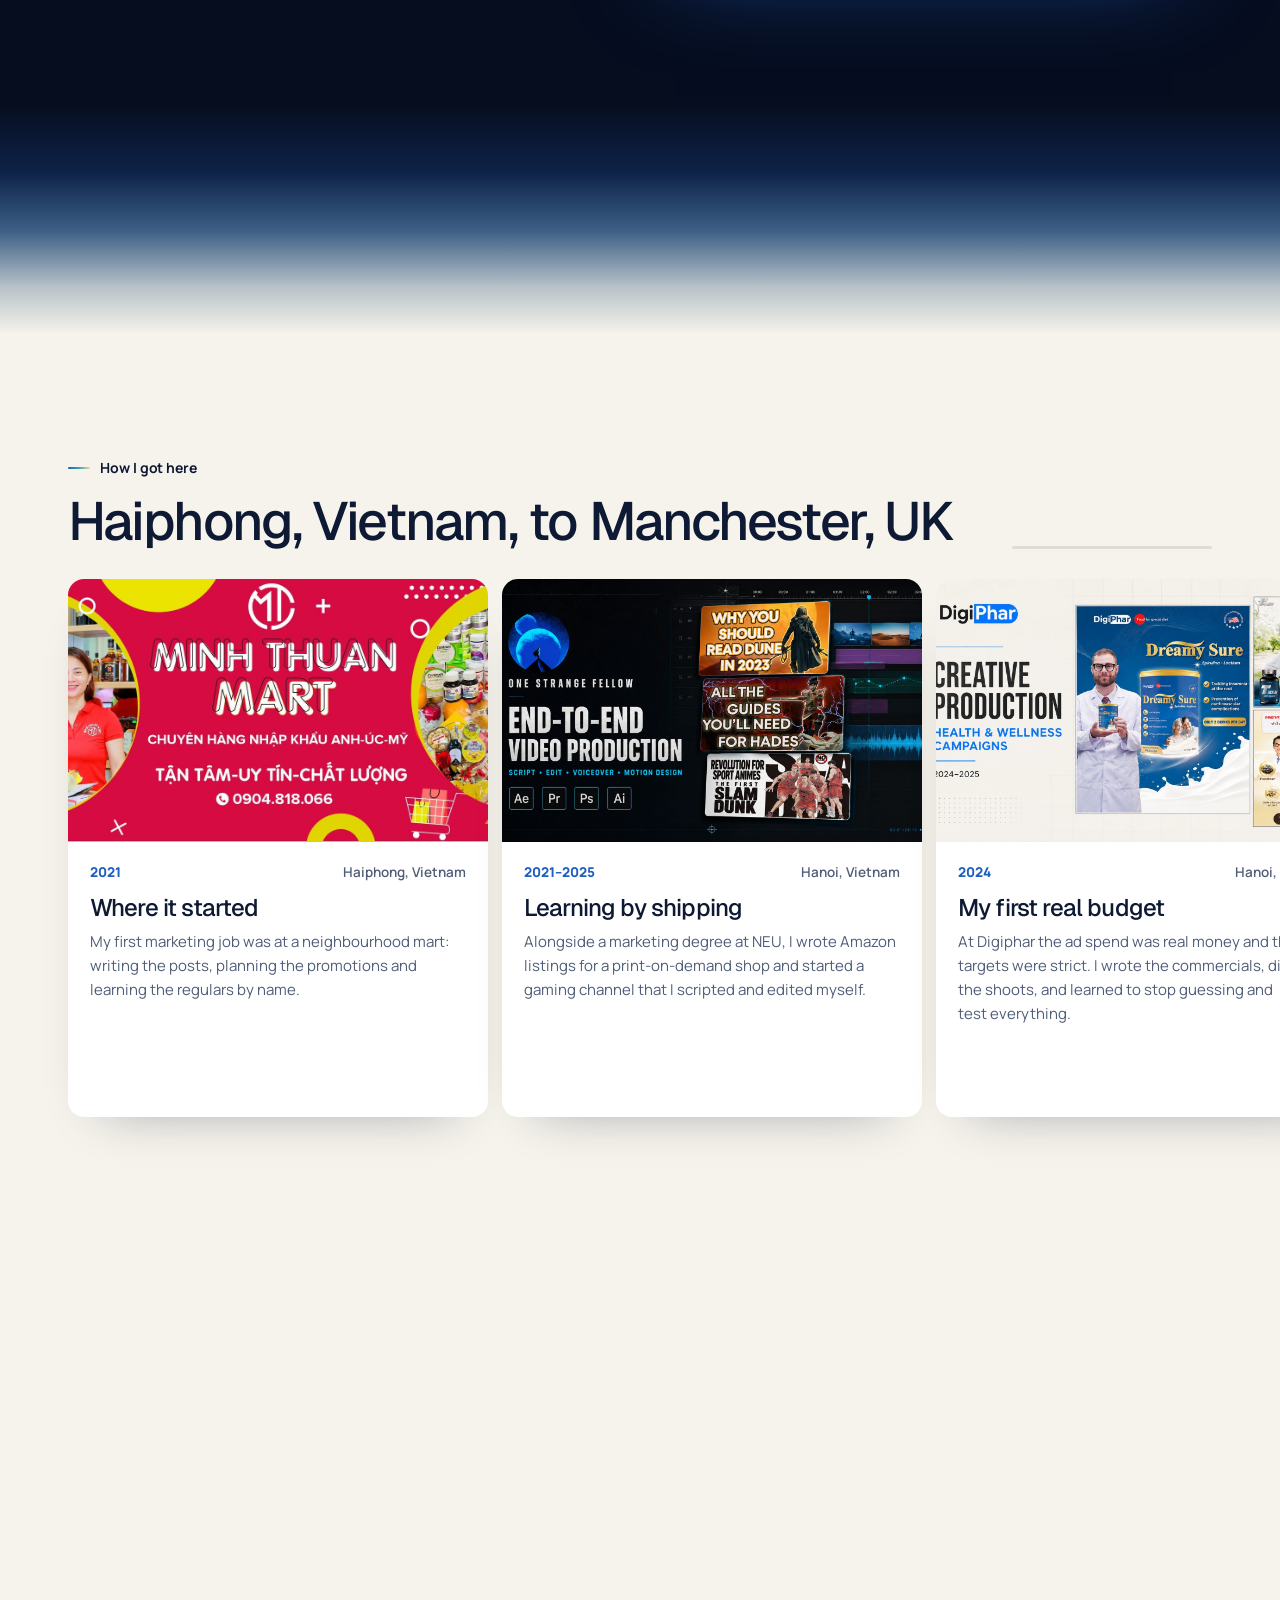
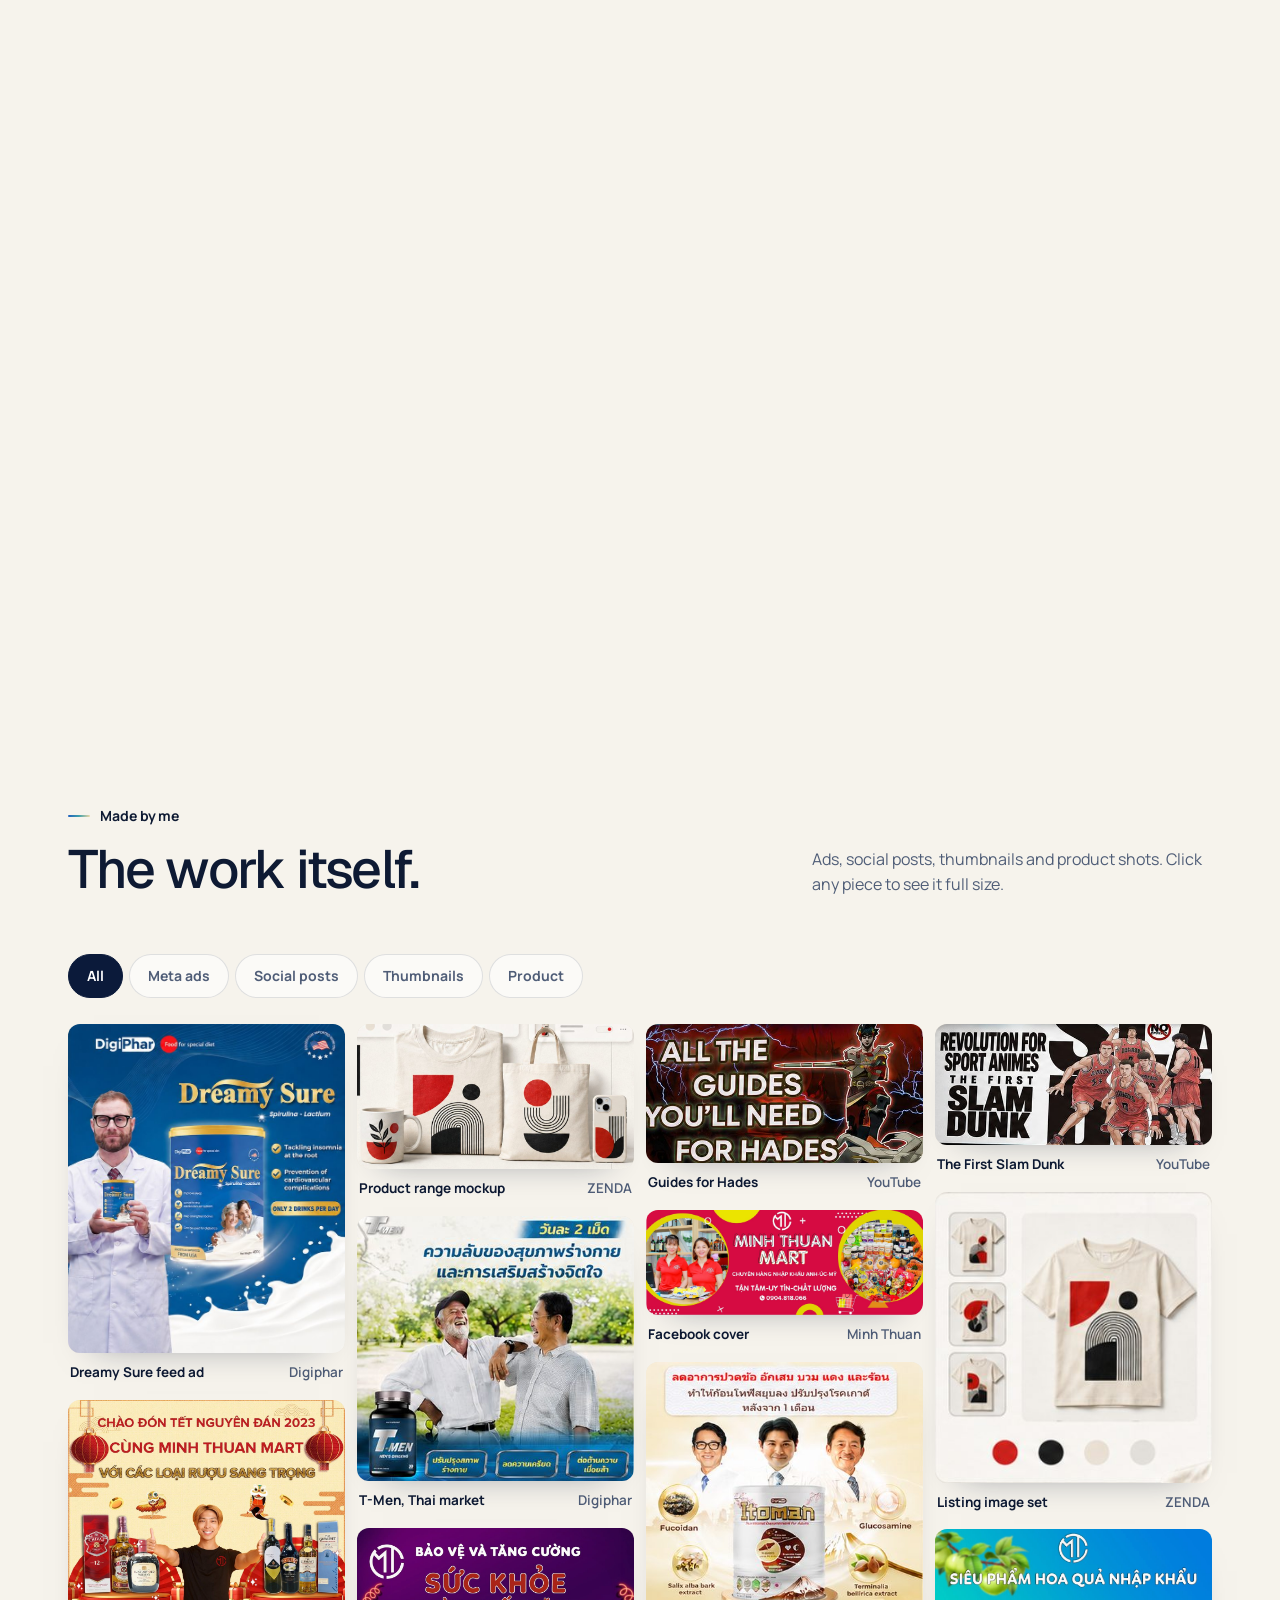
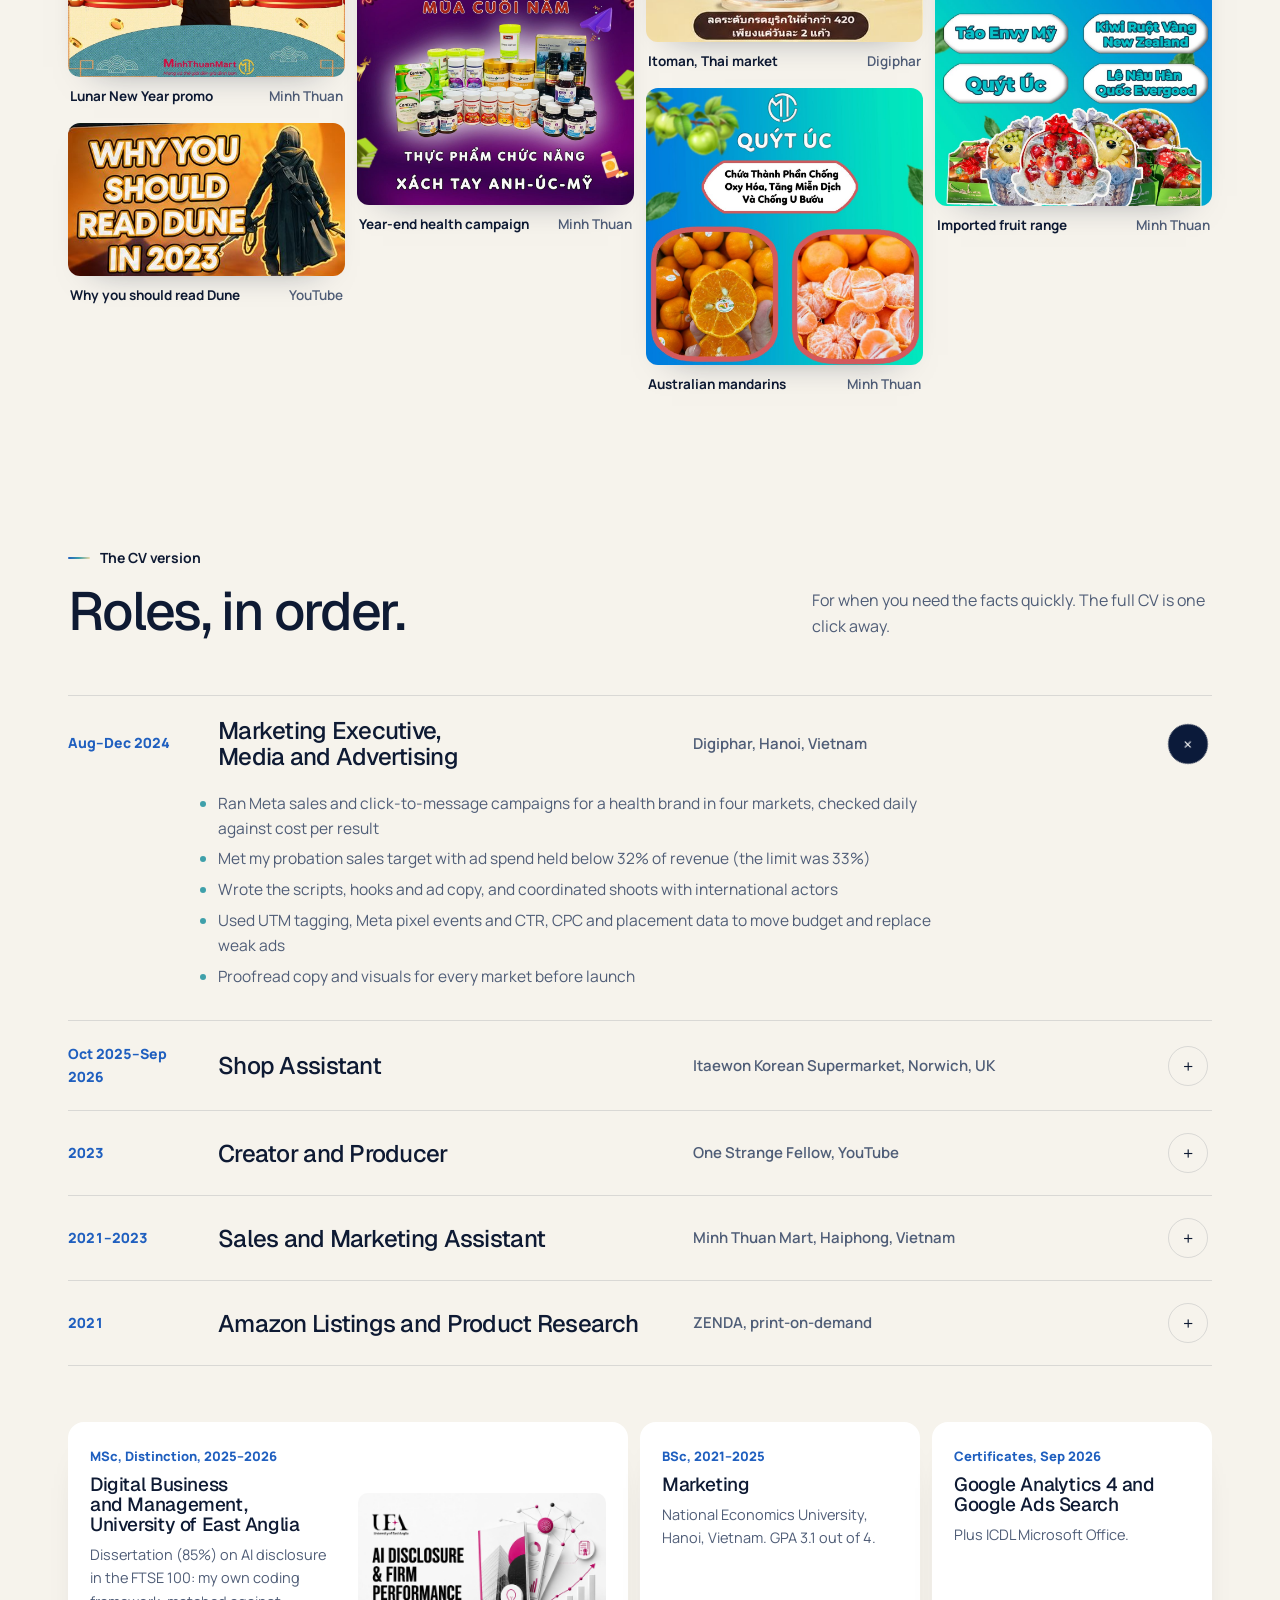
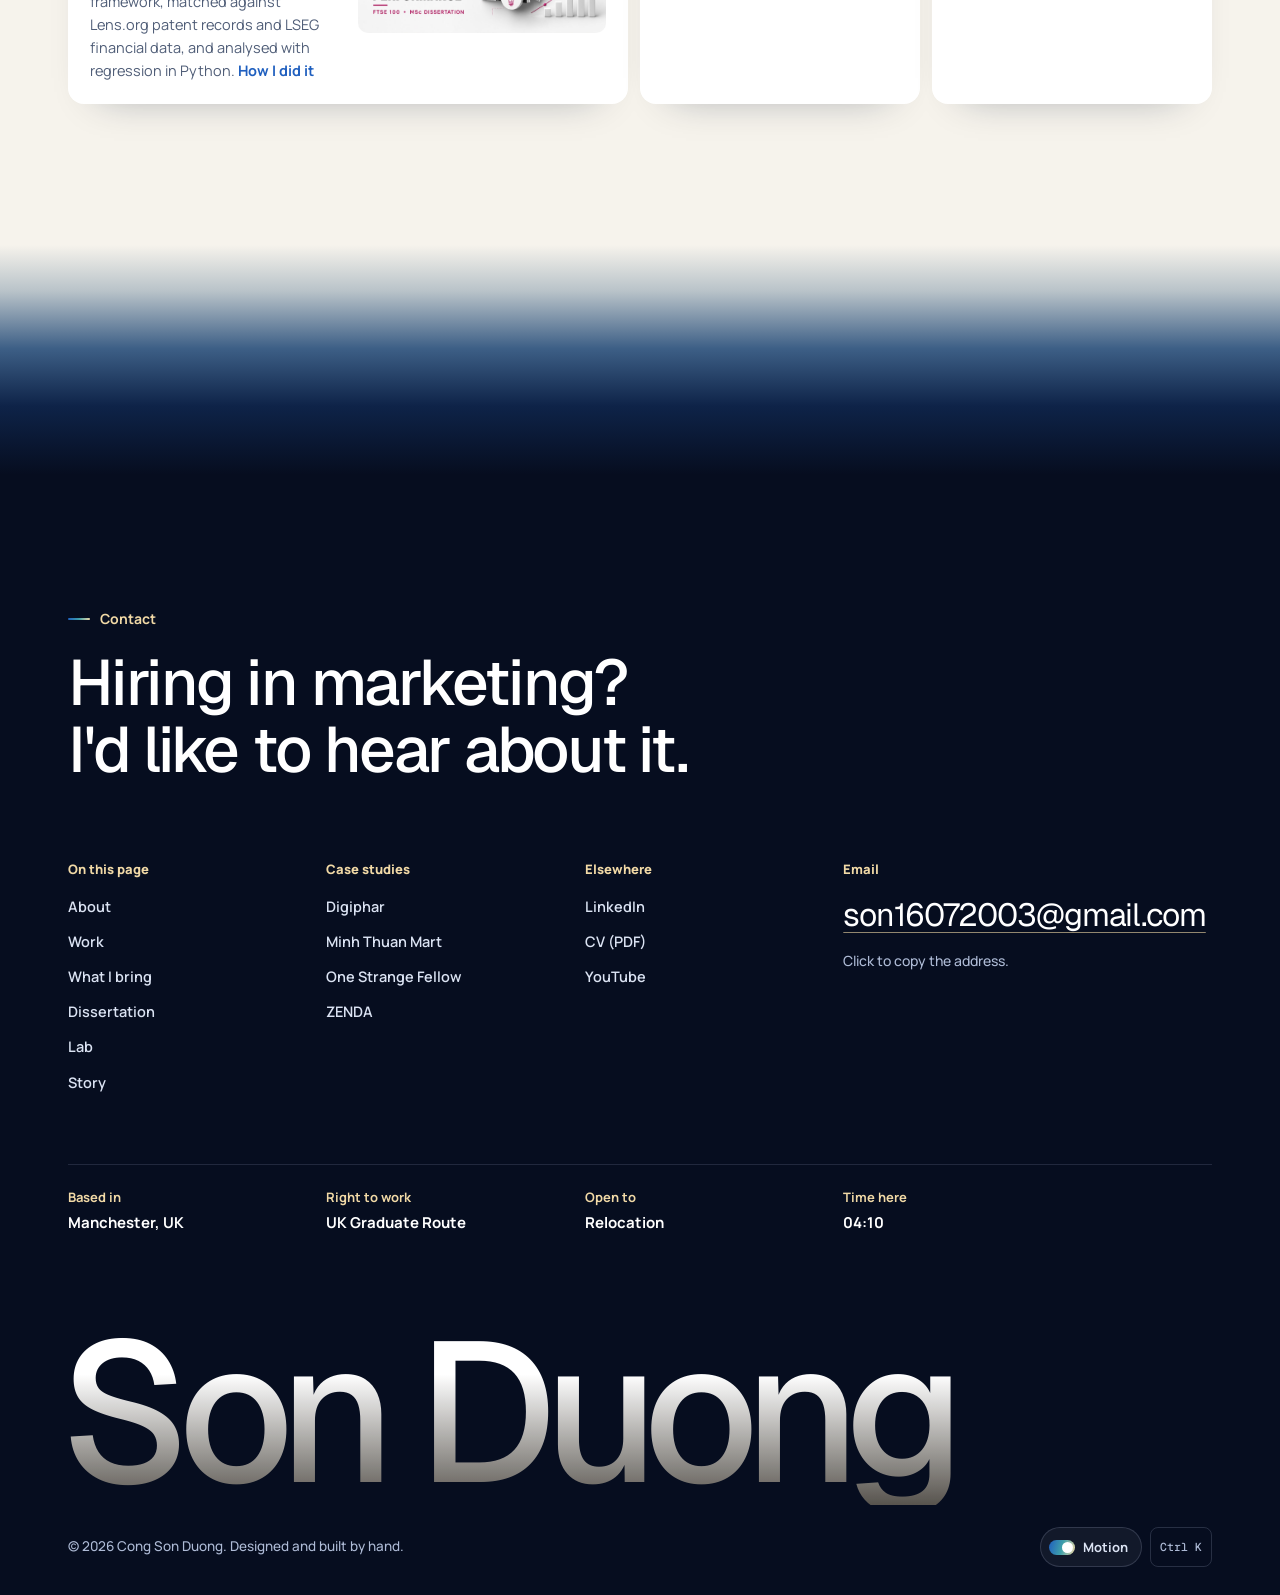
==== commit d241e63d: "Update CV (cleaner text for ATS, CapCut added) and drop YouTube view count Co-Authored-By: Claude Op" ====
--- a/index.html
+++ b/index.html
@@ -503,7 +503,7 @@
           <div class="xp-item">
             <button class="xp-head" aria-expanded="false"><span class="d">2023</span><h3>Creator and Producer</h3><span class="co">One Strange Fellow, YouTube</span><span class="plus" aria-hidden="true"></span></button>
             <div class="xp-body"><div><ul>
-              <li>Researched, scripted, voiced and edited around 20 long-form videos, reaching 2,000+ views from a standing start</li>
+              <li>Researched, scripted, voiced and edited around 20 long-form videos, taking each from idea and research to final edit</li>
               <li>Designed every thumbnail in Photoshop and wrote every title, testing hooks against what already worked in the category</li>
               <li><a href="https://www.youtube.com/@OneStrangeFellow" target="_blank" rel="noopener" style="color:var(--royal);font-weight:700">Watch the channel on YouTube</a></li>
             </ul></div></div>
